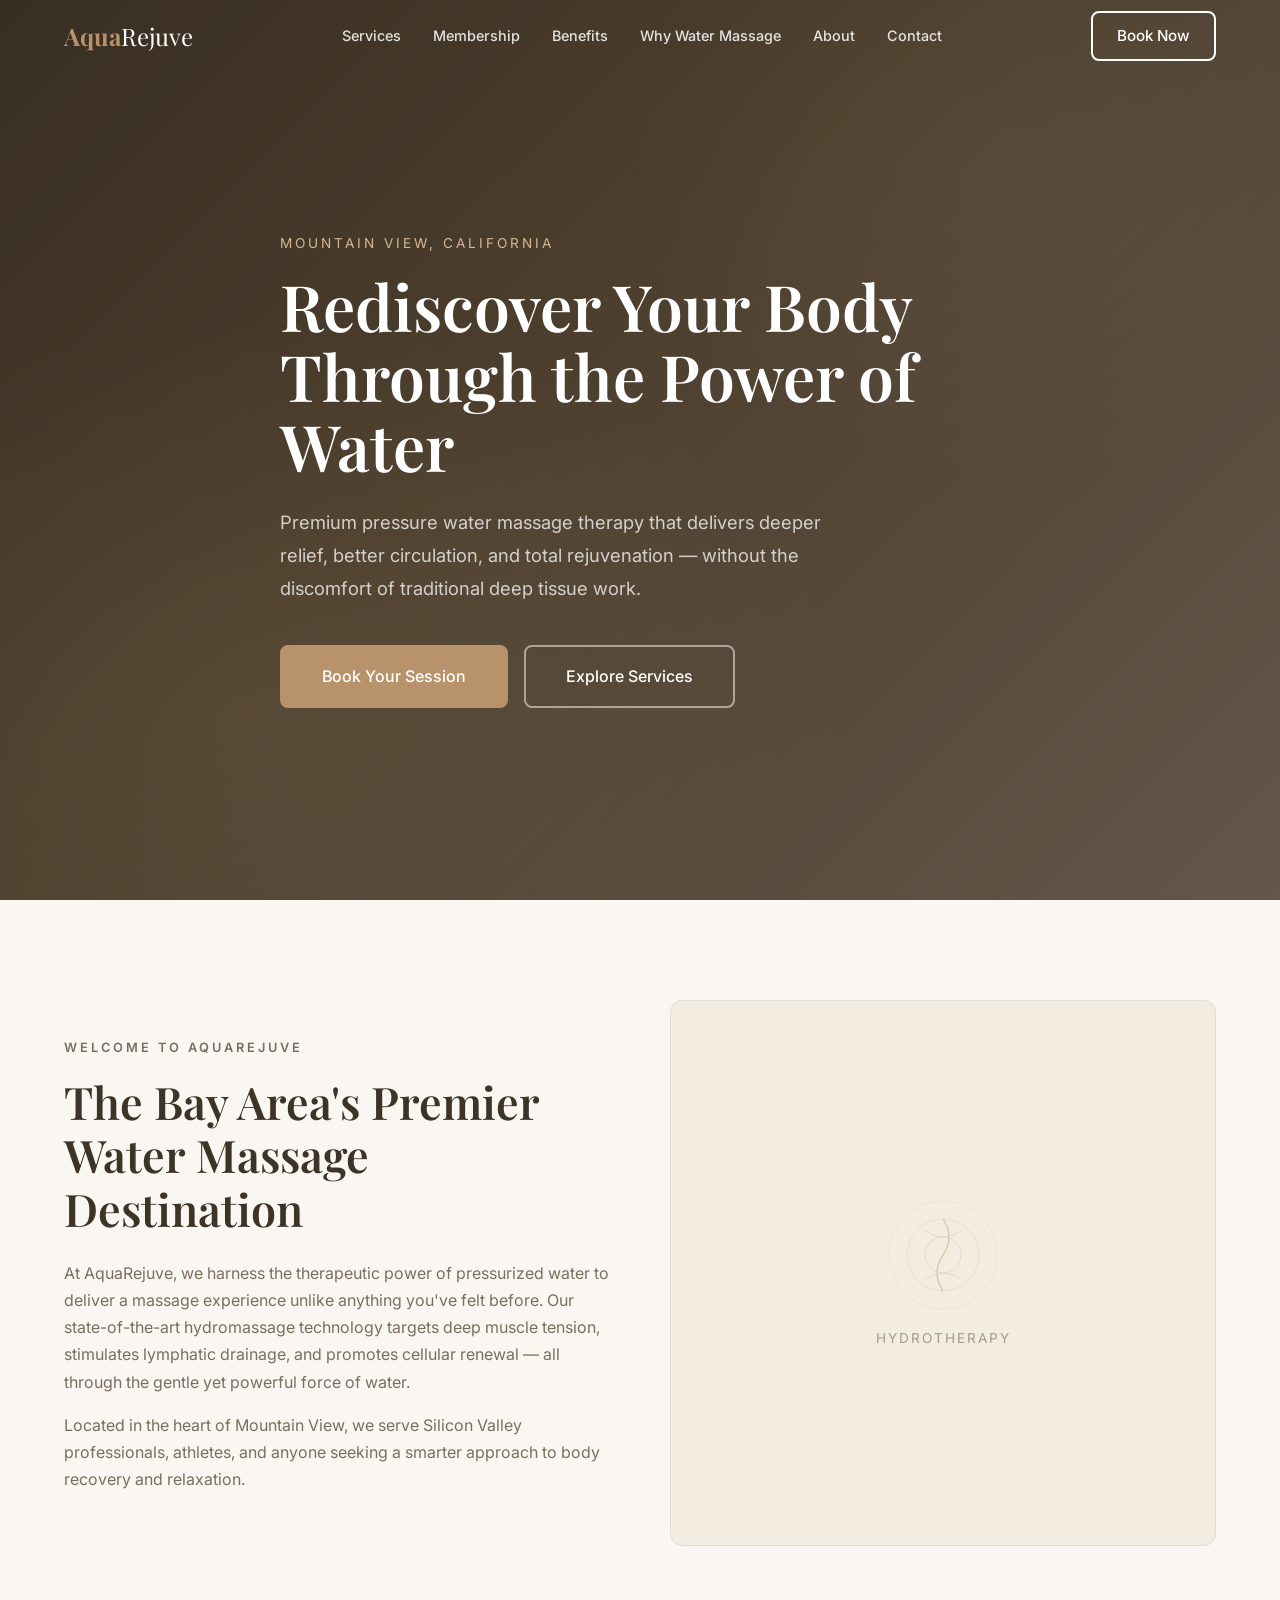
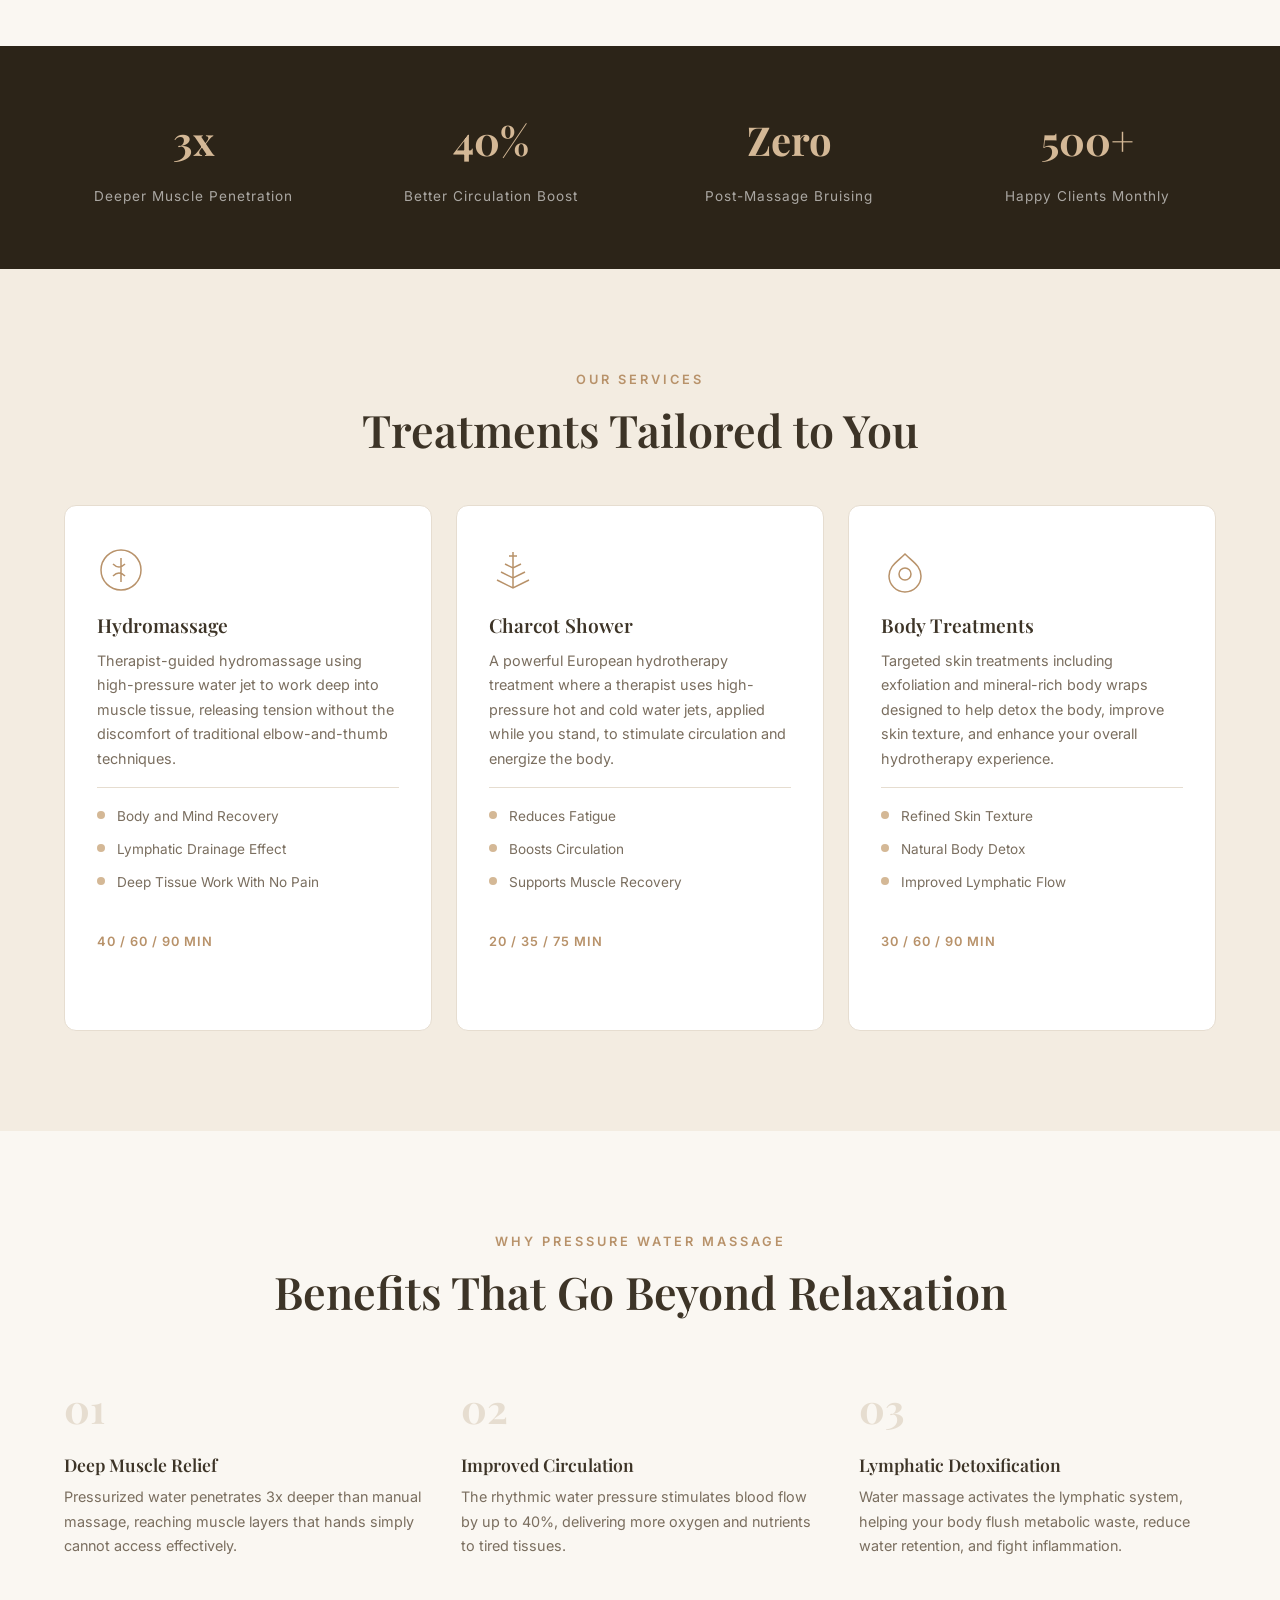
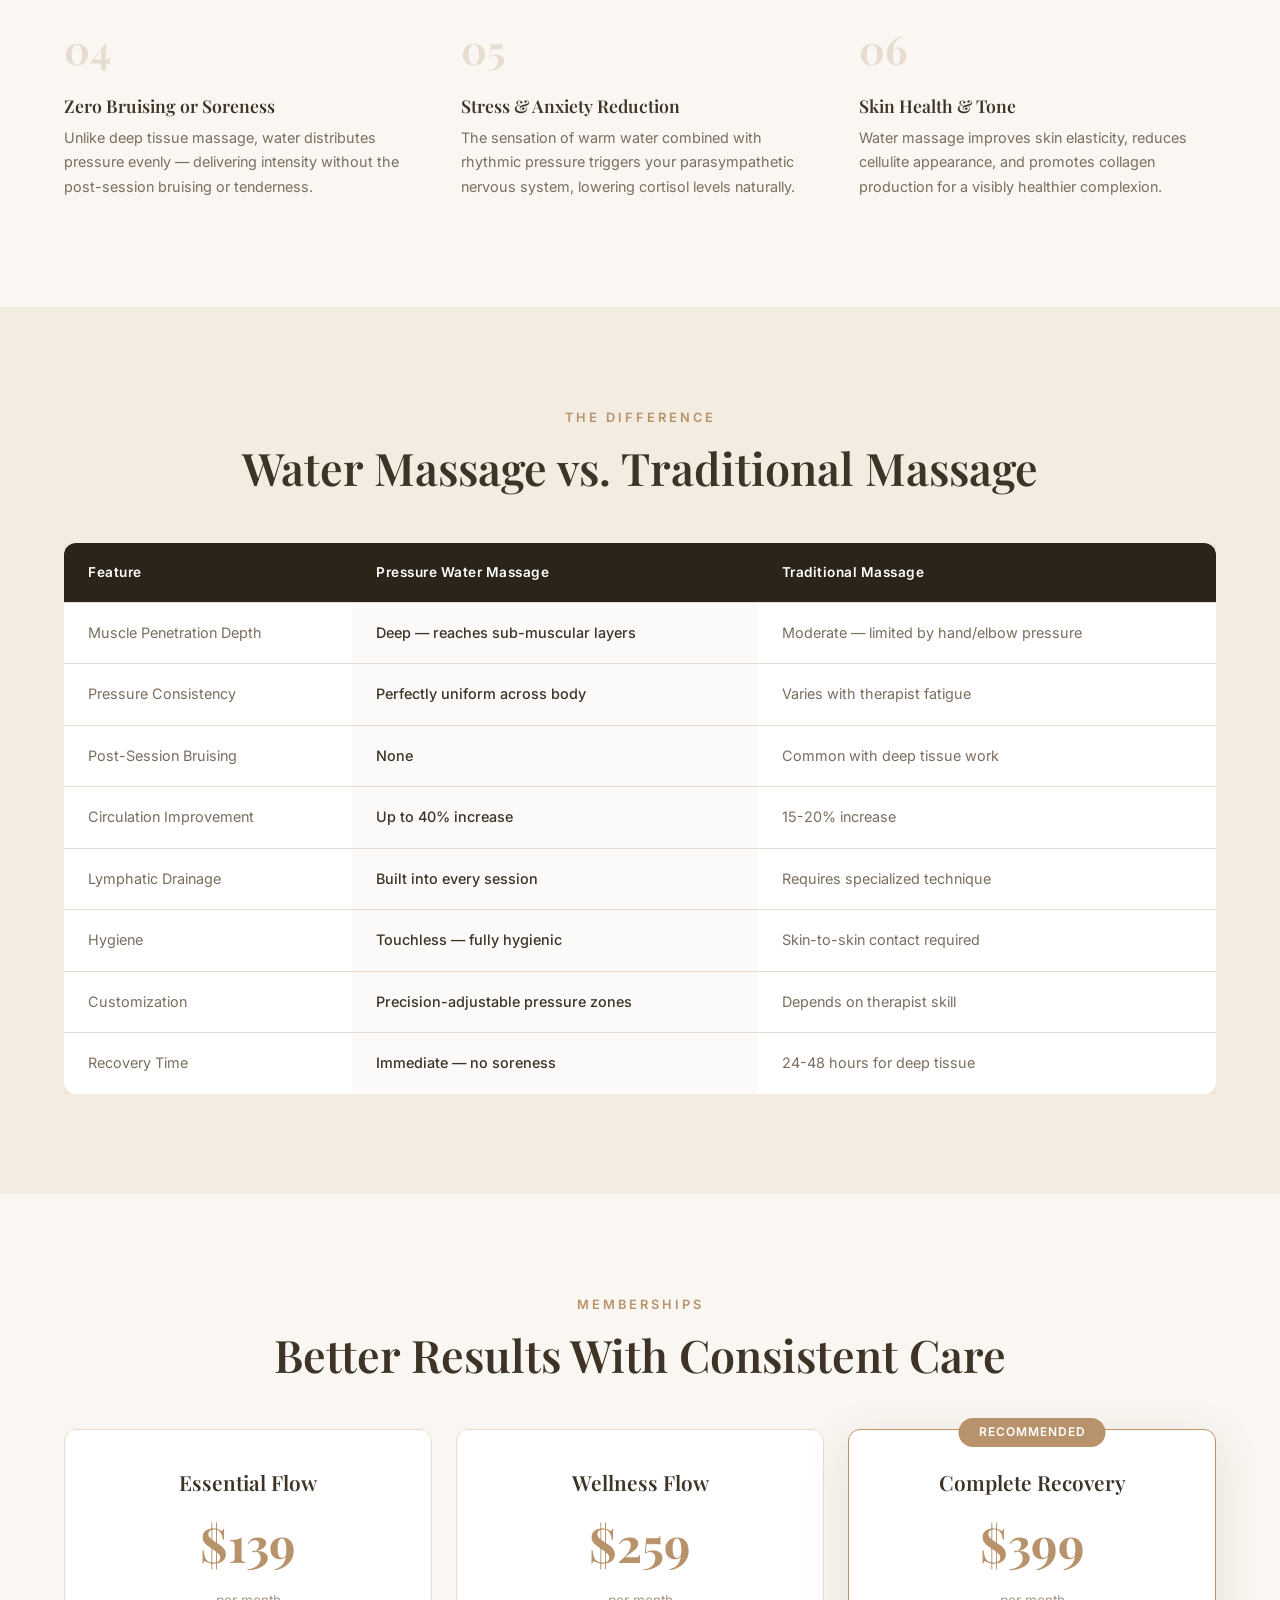
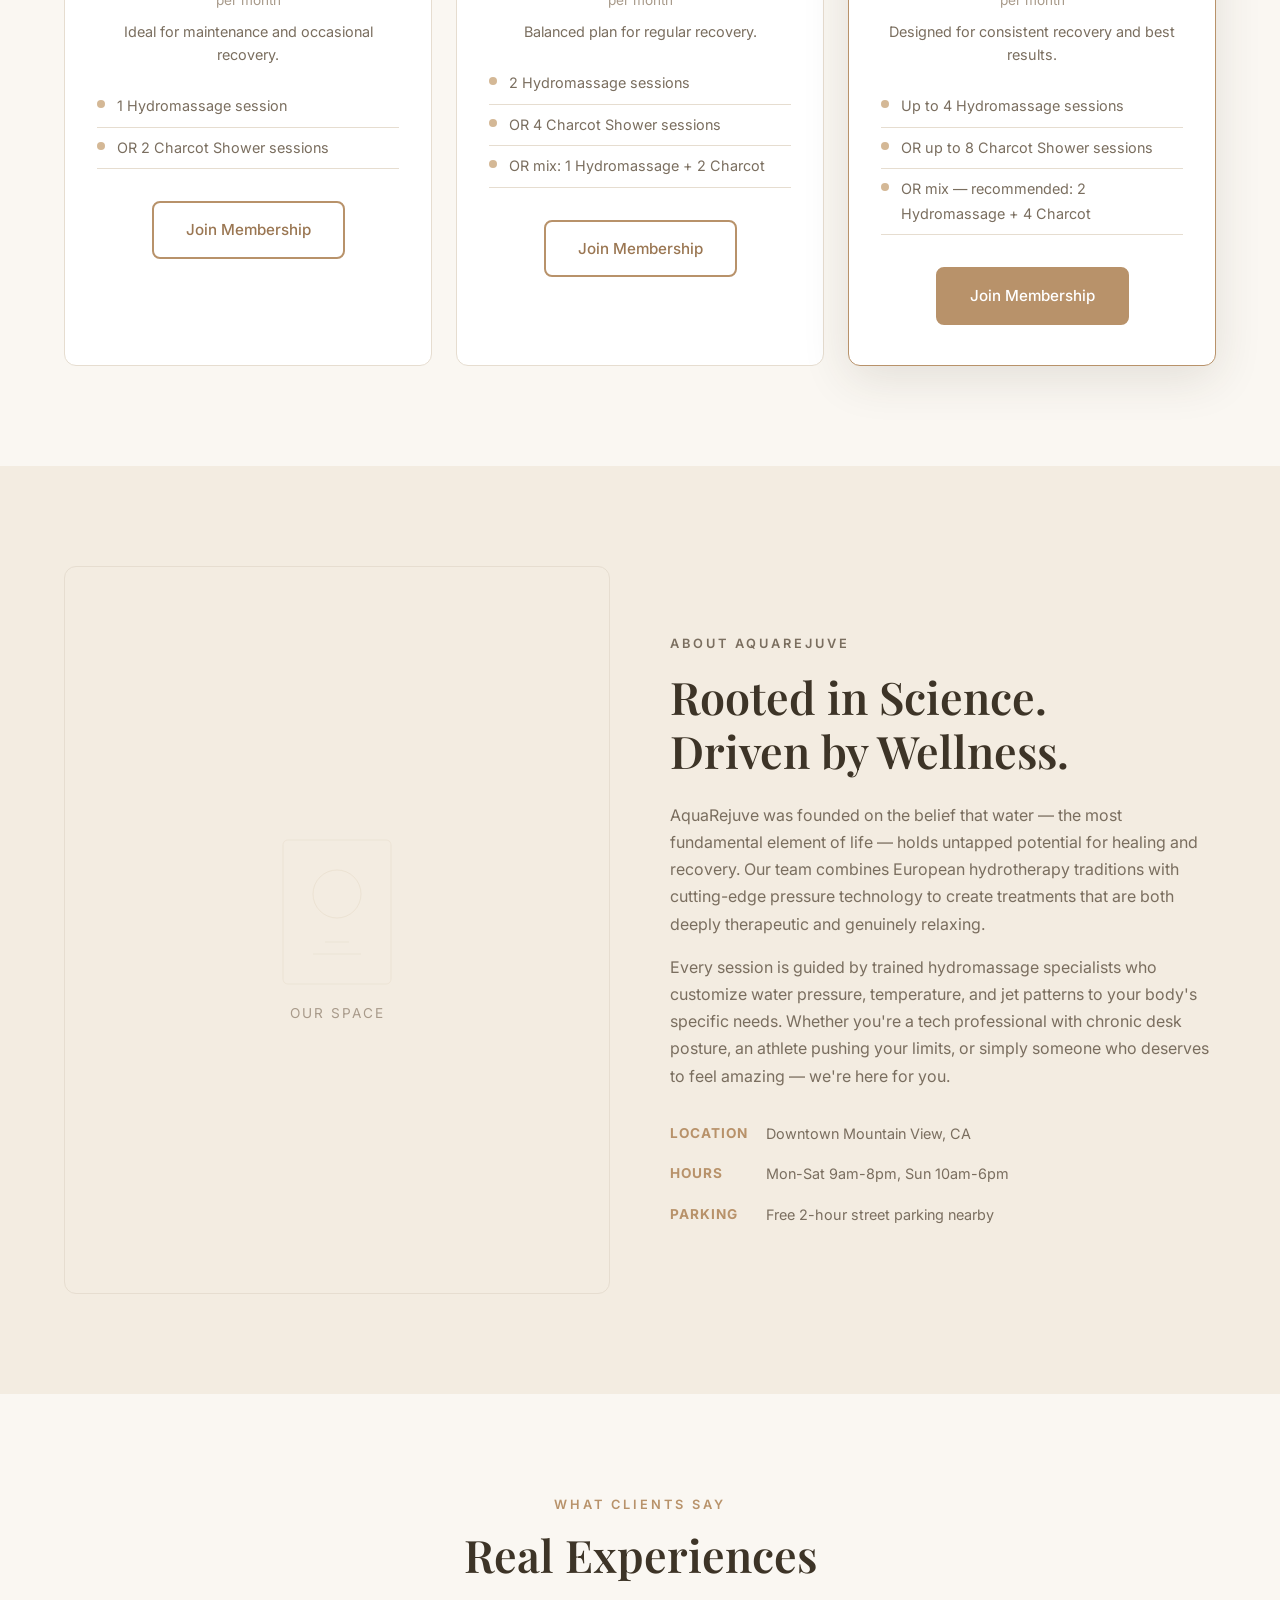
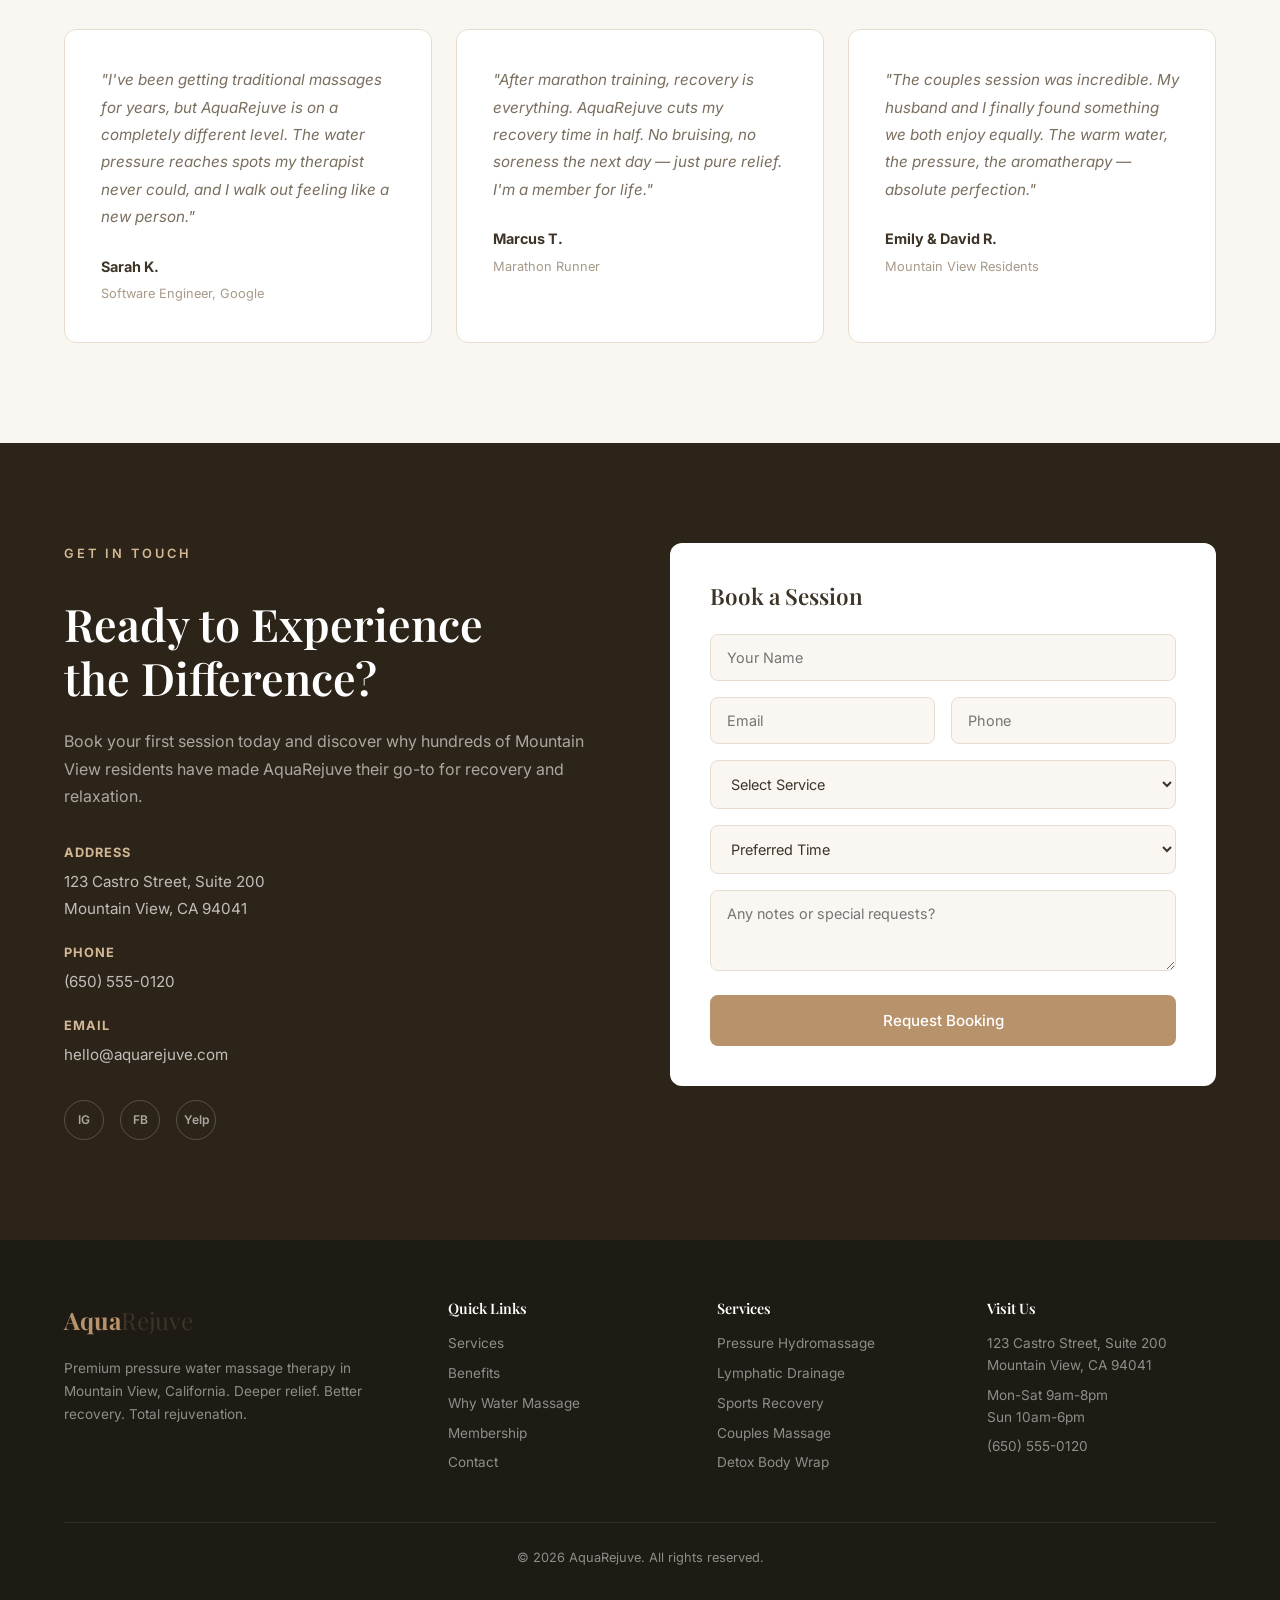
==== index.html @ 3202a1f6 "Redesign Membership section: 3 monthly plans with session details" ====
<!DOCTYPE html>
<html lang="en">
<head>
  <meta charset="UTF-8">
  <meta name="viewport" content="width=device-width, initial-scale=1.0">
  <title>AquaRejuve - Pressure Water Massage | Mountain View, CA</title>
  <meta name="description" content="AquaRejuve offers premium pressure water massage therapy in Mountain View, California. Experience deep tissue relief, improved circulation, and total relaxation.">
  <link rel="preconnect" href="https://fonts.googleapis.com">
  <link rel="preconnect" href="https://fonts.gstatic.com" crossorigin>
  <link href="https://fonts.googleapis.com/css2?family=Playfair+Display:wght@400;500;600;700&family=Inter:wght@300;400;500;600&display=swap" rel="stylesheet">
  <link rel="stylesheet" href="styles.css">
</head>
<body>

  <!-- Navigation -->
  <header class="header" id="header">
    <nav class="nav container">
      <a href="#" class="nav-logo">
        <span class="logo-aqua">Aqua</span><span class="logo-rejuve">Rejuve</span>
      </a>
      <ul class="nav-links" id="nav-links">
        <li><a href="#services">Services</a></li>
        <li><a href="#membership">Membership</a></li>
        <li><a href="#benefits">Benefits</a></li>
        <li><a href="#comparison">Why Water Massage</a></li>
        <li><a href="#about">About</a></li>
        <li><a href="#contact">Contact</a></li>
      </ul>
      <a href="#membership" class="btn btn-primary nav-cta">Book Now</a>
      <button class="nav-toggle" id="nav-toggle" aria-label="Toggle menu">
        <span></span><span></span><span></span>
      </button>
    </nav>
  </header>

  <!-- Hero Section -->
  <section class="hero">
    <div class="hero-overlay"></div>
    <div class="hero-content container">
      <p class="hero-tag">Mountain View, California</p>
      <h1 class="hero-title">Rediscover Your Body<br>Through the Power of Water</h1>
      <p class="hero-subtitle">Premium pressure water massage therapy that delivers deeper relief, better circulation, and total rejuvenation — without the discomfort of traditional deep tissue work.</p>
      <div class="hero-actions">
        <a href="#membership" class="btn btn-primary btn-lg">Book Your Session</a>
        <a href="#services" class="btn btn-outline btn-lg">Explore Services</a>
      </div>
    </div>
  </section>

  <!-- Intro Section -->
  <section class="intro">
    <div class="container">
      <div class="intro-grid">
        <div class="intro-text">
          <p class="section-tag">Welcome to AquaRejuve</p>
          <h2 class="section-title">The Bay Area's Premier<br>Water Massage Destination</h2>
          <p>At AquaRejuve, we harness the therapeutic power of pressurized water to deliver a massage experience unlike anything you've felt before. Our state-of-the-art hydromassage technology targets deep muscle tension, stimulates lymphatic drainage, and promotes cellular renewal — all through the gentle yet powerful force of water.</p>
          <p>Located in the heart of Mountain View, we serve Silicon Valley professionals, athletes, and anyone seeking a smarter approach to body recovery and relaxation.</p>
        </div>
        <div class="intro-image">
          <div class="intro-image-placeholder">
            <svg viewBox="0 0 200 200" fill="none" xmlns="http://www.w3.org/2000/svg">
              <circle cx="100" cy="100" r="90" stroke="#c4a882" stroke-width="1" fill="none" opacity="0.3"/>
              <circle cx="100" cy="100" r="60" stroke="#c4a882" stroke-width="1" fill="none" opacity="0.5"/>
              <circle cx="100" cy="100" r="30" stroke="#c4a882" stroke-width="1" fill="none" opacity="0.7"/>
              <path d="M100 40 Q120 70 100 100 Q80 130 100 160" stroke="#c4a882" stroke-width="2" fill="none"/>
              <path d="M70 60 Q100 80 130 60" stroke="#c4a882" stroke-width="1.5" fill="none" opacity="0.6"/>
              <path d="M70 140 Q100 120 130 140" stroke="#c4a882" stroke-width="1.5" fill="none" opacity="0.6"/>
            </svg>
            <span>Hydrotherapy</span>
          </div>
        </div>
      </div>
    </div>
  </section>

  <!-- Stats Bar -->
  <section class="stats">
    <div class="container">
      <div class="stats-grid">
        <div class="stat">
          <span class="stat-number">3x</span>
          <span class="stat-label">Deeper Muscle Penetration</span>
        </div>
        <div class="stat">
          <span class="stat-number">40%</span>
          <span class="stat-label">Better Circulation Boost</span>
        </div>
        <div class="stat">
          <span class="stat-number">Zero</span>
          <span class="stat-label">Post-Massage Bruising</span>
        </div>
        <div class="stat">
          <span class="stat-number">500+</span>
          <span class="stat-label">Happy Clients Monthly</span>
        </div>
      </div>
    </div>
  </section>

  <!-- Services Section -->
  <section class="services" id="services">
    <div class="container">
      <p class="section-tag center">Our Services</p>
      <h2 class="section-title center">Treatments Tailored to You</h2>
      <div class="services-grid services-grid-3">

        <a href="services/pressure-hydromassage.html" class="service-card" target="_blank">
          <div class="service-icon">
            <svg viewBox="0 0 48 48" fill="none"><circle cx="24" cy="24" r="20" stroke="currentColor" stroke-width="1.5"/><path d="M24 12v24M16 18c4 4 8 4 12 0M16 30c4-4 8-4 12 0" stroke="currentColor" stroke-width="1.5"/></svg>
          </div>
          <h3>Hydromassage</h3>
          <p>Therapist-guided hydromassage using high-pressure water jet to work deep into muscle tissue, releasing tension without the discomfort of traditional elbow-and-thumb techniques.</p>
          <ul class="service-includes">
            <li>Body and Mind Recovery</li>
            <li>Lymphatic Drainage Effect</li>
            <li>Deep Tissue Work With No Pain</li>
          </ul>
          <span class="service-duration">40 / 60 / 90 min</span>
          <span class="service-link">Explore Hydromassage &rarr;</span>
        </a>

        <a href="services/charcot-shower.html" class="service-card" target="_blank">
          <div class="service-icon">
            <svg viewBox="0 0 48 48" fill="none"><path d="M24 6v8M20 10h8M24 14v28M16 18l8 4 8-4M12 26l12 6 12-6M8 34l16 8 16-8" stroke="currentColor" stroke-width="1.5"/></svg>
          </div>
          <h3>Charcot Shower</h3>
          <p>A powerful European hydrotherapy treatment where a therapist uses high-pressure hot and cold water jets, applied while you stand, to stimulate circulation and energize the body.</p>
          <ul class="service-includes">
            <li>Reduces Fatigue</li>
            <li>Boosts Circulation</li>
            <li>Supports Muscle Recovery</li>
          </ul>
          <span class="service-duration">20 / 35 / 75 min</span>
          <span class="service-link">Explore Charcot Shower &rarr;</span>
        </a>

        <a href="services/detox-body-wrap.html" class="service-card" target="_blank">
          <div class="service-icon">
            <svg viewBox="0 0 48 48" fill="none"><path d="M24 8c-8 8-16 12-16 22a16 16 0 0032 0c0-10-8-14-16-22z" stroke="currentColor" stroke-width="1.5"/><circle cx="24" cy="28" r="6" stroke="currentColor" stroke-width="1.5"/></svg>
          </div>
          <h3>Body Treatments</h3>
          <p>Targeted skin treatments including exfoliation and mineral-rich body wraps designed to help detox the body, improve skin texture, and enhance your overall hydrotherapy experience.</p>
          <ul class="service-includes">
            <li>Refined Skin Texture</li>
            <li>Natural Body Detox</li>
            <li>Improved Lymphatic Flow</li>
          </ul>
          <span class="service-duration">30 / 60 / 90 min</span>
          <span class="service-link">Explore Body Treatments &rarr;</span>
        </a>

      </div>
    </div>
  </section>

  <!-- Benefits Section -->
  <section class="benefits" id="benefits">
    <div class="container">
      <p class="section-tag center">Why Pressure Water Massage</p>
      <h2 class="section-title center">Benefits That Go Beyond Relaxation</h2>
      <div class="benefits-grid">
        <div class="benefit">
          <div class="benefit-number">01</div>
          <h3>Deep Muscle Relief</h3>
          <p>Pressurized water penetrates 3x deeper than manual massage, reaching muscle layers that hands simply cannot access effectively.</p>
        </div>
        <div class="benefit">
          <div class="benefit-number">02</div>
          <h3>Improved Circulation</h3>
          <p>The rhythmic water pressure stimulates blood flow by up to 40%, delivering more oxygen and nutrients to tired tissues.</p>
        </div>
        <div class="benefit">
          <div class="benefit-number">03</div>
          <h3>Lymphatic Detoxification</h3>
          <p>Water massage activates the lymphatic system, helping your body flush metabolic waste, reduce water retention, and fight inflammation.</p>
        </div>
        <div class="benefit">
          <div class="benefit-number">04</div>
          <h3>Zero Bruising or Soreness</h3>
          <p>Unlike deep tissue massage, water distributes pressure evenly — delivering intensity without the post-session bruising or tenderness.</p>
        </div>
        <div class="benefit">
          <div class="benefit-number">05</div>
          <h3>Stress & Anxiety Reduction</h3>
          <p>The sensation of warm water combined with rhythmic pressure triggers your parasympathetic nervous system, lowering cortisol levels naturally.</p>
        </div>
        <div class="benefit">
          <div class="benefit-number">06</div>
          <h3>Skin Health & Tone</h3>
          <p>Water massage improves skin elasticity, reduces cellulite appearance, and promotes collagen production for a visibly healthier complexion.</p>
        </div>
      </div>
    </div>
  </section>

  <!-- Comparison Section -->
  <section class="comparison" id="comparison">
    <div class="container">
      <p class="section-tag center">The Difference</p>
      <h2 class="section-title center">Water Massage vs. Traditional Massage</h2>
      <div class="comparison-table-wrapper">
        <table class="comparison-table">
          <thead>
            <tr>
              <th>Feature</th>
              <th>Pressure Water Massage</th>
              <th>Traditional Massage</th>
            </tr>
          </thead>
          <tbody>
            <tr>
              <td>Muscle Penetration Depth</td>
              <td class="highlight">Deep — reaches sub-muscular layers</td>
              <td>Moderate — limited by hand/elbow pressure</td>
            </tr>
            <tr>
              <td>Pressure Consistency</td>
              <td class="highlight">Perfectly uniform across body</td>
              <td>Varies with therapist fatigue</td>
            </tr>
            <tr>
              <td>Post-Session Bruising</td>
              <td class="highlight">None</td>
              <td>Common with deep tissue work</td>
            </tr>
            <tr>
              <td>Circulation Improvement</td>
              <td class="highlight">Up to 40% increase</td>
              <td>15-20% increase</td>
            </tr>
            <tr>
              <td>Lymphatic Drainage</td>
              <td class="highlight">Built into every session</td>
              <td>Requires specialized technique</td>
            </tr>
            <tr>
              <td>Hygiene</td>
              <td class="highlight">Touchless — fully hygienic</td>
              <td>Skin-to-skin contact required</td>
            </tr>
            <tr>
              <td>Customization</td>
              <td class="highlight">Precision-adjustable pressure zones</td>
              <td>Depends on therapist skill</td>
            </tr>
            <tr>
              <td>Recovery Time</td>
              <td class="highlight">Immediate — no soreness</td>
              <td>24-48 hours for deep tissue</td>
            </tr>
          </tbody>
        </table>
      </div>
    </div>
  </section>

  <!-- Membership Section -->
  <section class="pricing" id="membership">
    <div class="container">
      <p class="section-tag center">Memberships</p>
      <h2 class="section-title center">Better Results With Consistent Care</h2>
      <div class="pricing-grid">
        <div class="price-card">
          <h3>Essential Flow</h3>
          <div class="price">$139</div>
          <p class="price-duration">per month</p>
          <p class="price-desc">Ideal for maintenance and occasional recovery.</p>
          <ul>
            <li>1 Hydromassage session</li>
            <li>OR 2 Charcot Shower sessions</li>
          </ul>
          <a href="#contact" class="btn btn-outline">Join Membership</a>
        </div>
        <div class="price-card">
          <h3>Wellness Flow</h3>
          <div class="price">$259</div>
          <p class="price-duration">per month</p>
          <p class="price-desc">Balanced plan for regular recovery.</p>
          <ul>
            <li>2 Hydromassage sessions</li>
            <li>OR 4 Charcot Shower sessions</li>
            <li>OR mix: 1 Hydromassage + 2 Charcot</li>
          </ul>
          <a href="#contact" class="btn btn-outline">Join Membership</a>
        </div>
        <div class="price-card featured">
          <div class="price-badge">Recommended</div>
          <h3>Complete Recovery</h3>
          <div class="price">$399</div>
          <p class="price-duration">per month</p>
          <p class="price-desc">Designed for consistent recovery and best results.</p>
          <ul>
            <li>Up to 4 Hydromassage sessions</li>
            <li>OR up to 8 Charcot Shower sessions</li>
            <li>OR mix — recommended: 2 Hydromassage + 4 Charcot</li>
          </ul>
          <a href="#contact" class="btn btn-primary">Join Membership</a>
        </div>
      </div>
    </div>
  </section>

  <!-- About Section -->
  <section class="about" id="about">
    <div class="container">
      <div class="about-grid">
        <div class="about-image">
          <div class="about-image-placeholder">
            <svg viewBox="0 0 200 260" fill="none" xmlns="http://www.w3.org/2000/svg">
              <rect x="10" y="10" width="180" height="240" rx="8" stroke="#c4a882" stroke-width="1" fill="none" opacity="0.3"/>
              <circle cx="100" cy="100" r="40" stroke="#c4a882" stroke-width="1" fill="none" opacity="0.4"/>
              <path d="M60 200h80M80 180h40" stroke="#c4a882" stroke-width="1" opacity="0.3"/>
            </svg>
            <span>Our Space</span>
          </div>
        </div>
        <div class="about-text">
          <p class="section-tag">About AquaRejuve</p>
          <h2 class="section-title">Rooted in Science.<br>Driven by Wellness.</h2>
          <p>AquaRejuve was founded on the belief that water — the most fundamental element of life — holds untapped potential for healing and recovery. Our team combines European hydrotherapy traditions with cutting-edge pressure technology to create treatments that are both deeply therapeutic and genuinely relaxing.</p>
          <p>Every session is guided by trained hydromassage specialists who customize water pressure, temperature, and jet patterns to your body's specific needs. Whether you're a tech professional with chronic desk posture, an athlete pushing your limits, or simply someone who deserves to feel amazing — we're here for you.</p>
          <div class="about-details">
            <div class="about-detail">
              <strong>Location</strong>
              <span>Downtown Mountain View, CA</span>
            </div>
            <div class="about-detail">
              <strong>Hours</strong>
              <span>Mon-Sat 9am-8pm, Sun 10am-6pm</span>
            </div>
            <div class="about-detail">
              <strong>Parking</strong>
              <span>Free 2-hour street parking nearby</span>
            </div>
          </div>
        </div>
      </div>
    </div>
  </section>

  <!-- Testimonials -->
  <section class="testimonials">
    <div class="container">
      <p class="section-tag center">What Clients Say</p>
      <h2 class="section-title center">Real Experiences</h2>
      <div class="testimonials-grid">
        <div class="testimonial">
          <p>"I've been getting traditional massages for years, but AquaRejuve is on a completely different level. The water pressure reaches spots my therapist never could, and I walk out feeling like a new person."</p>
          <div class="testimonial-author">
            <strong>Sarah K.</strong>
            <span>Software Engineer, Google</span>
          </div>
        </div>
        <div class="testimonial">
          <p>"After marathon training, recovery is everything. AquaRejuve cuts my recovery time in half. No bruising, no soreness the next day — just pure relief. I'm a member for life."</p>
          <div class="testimonial-author">
            <strong>Marcus T.</strong>
            <span>Marathon Runner</span>
          </div>
        </div>
        <div class="testimonial">
          <p>"The couples session was incredible. My husband and I finally found something we both enjoy equally. The warm water, the pressure, the aromatherapy — absolute perfection."</p>
          <div class="testimonial-author">
            <strong>Emily & David R.</strong>
            <span>Mountain View Residents</span>
          </div>
        </div>
      </div>
    </div>
  </section>

  <!-- Contact / CTA Section -->
  <section class="contact" id="contact">
    <div class="container">
      <div class="contact-grid">
        <div class="contact-info">
          <p class="section-tag">Get in Touch</p>
          <h2 class="section-title">Ready to Experience<br>the Difference?</h2>
          <p>Book your first session today and discover why hundreds of Mountain View residents have made AquaRejuve their go-to for recovery and relaxation.</p>
          <div class="contact-details">
            <div class="contact-item">
              <strong>Address</strong>
              <span>123 Castro Street, Suite 200<br>Mountain View, CA 94041</span>
            </div>
            <div class="contact-item">
              <strong>Phone</strong>
              <a href="tel:+16505550120">(650) 555-0120</a>
            </div>
            <div class="contact-item">
              <strong>Email</strong>
              <a href="mailto:hello@aquarejuve.com">hello@aquarejuve.com</a>
            </div>
          </div>
          <div class="contact-socials">
            <a href="#" aria-label="Instagram">IG</a>
            <a href="#" aria-label="Facebook">FB</a>
            <a href="#" aria-label="Yelp">Yelp</a>
          </div>
        </div>
        <div class="contact-form-wrapper">
          <form class="contact-form" onsubmit="event.preventDefault(); alert('Thank you! We will contact you shortly to confirm your booking.');">
            <h3>Book a Session</h3>
            <div class="form-group">
              <input type="text" placeholder="Your Name" required>
            </div>
            <div class="form-row">
              <div class="form-group">
                <input type="email" placeholder="Email" required>
              </div>
              <div class="form-group">
                <input type="tel" placeholder="Phone">
              </div>
            </div>
            <div class="form-group">
              <select required>
                <option value="" disabled selected>Select Service</option>
                <option>Express Rejuve (30 min) - $59</option>
                <option>Signature Hydromassage (60 min) - $99</option>
                <option>Ultimate Session (90 min) - $149</option>
                <option>Couples Water Massage (60 min)</option>
                <option>Recovery & Sports Therapy</option>
                <option>Lymphatic Water Drainage</option>
              </select>
            </div>
            <div class="form-group">
              <select>
                <option value="" disabled selected>Preferred Time</option>
                <option>Morning (9am - 12pm)</option>
                <option>Afternoon (12pm - 4pm)</option>
                <option>Evening (4pm - 8pm)</option>
              </select>
            </div>
            <div class="form-group">
              <textarea placeholder="Any notes or special requests?" rows="3"></textarea>
            </div>
            <button type="submit" class="btn btn-primary btn-full">Request Booking</button>
          </form>
        </div>
      </div>
    </div>
  </section>

  <!-- Footer -->
  <footer class="footer">
    <div class="container">
      <div class="footer-grid">
        <div class="footer-brand">
          <a href="#" class="nav-logo">
            <span class="logo-aqua">Aqua</span><span class="logo-rejuve">Rejuve</span>
          </a>
          <p>Premium pressure water massage therapy in Mountain View, California. Deeper relief. Better recovery. Total rejuvenation.</p>
        </div>
        <div class="footer-links">
          <h4>Quick Links</h4>
          <a href="#services">Services</a>
          <a href="#benefits">Benefits</a>
          <a href="#comparison">Why Water Massage</a>
          <a href="#membership">Membership</a>
          <a href="#contact">Contact</a>
        </div>
        <div class="footer-links">
          <h4>Services</h4>
          <a href="#services">Pressure Hydromassage</a>
          <a href="#services">Lymphatic Drainage</a>
          <a href="#services">Sports Recovery</a>
          <a href="#services">Couples Massage</a>
          <a href="#services">Detox Body Wrap</a>
        </div>
        <div class="footer-links">
          <h4>Visit Us</h4>
          <p>123 Castro Street, Suite 200<br>Mountain View, CA 94041</p>
          <p>Mon-Sat 9am-8pm<br>Sun 10am-6pm</p>
          <a href="tel:+16505550120">(650) 555-0120</a>
        </div>
      </div>
      <div class="footer-bottom">
        <p>&copy; 2026 AquaRejuve. All rights reserved.</p>
      </div>
    </div>
  </footer>

  <script>
    // Sticky header
    const header = document.getElementById('header');
    window.addEventListener('scroll', () => {
      header.classList.toggle('scrolled', window.scrollY > 50);
    });

    // Mobile nav toggle
    const toggle = document.getElementById('nav-toggle');
    const links = document.getElementById('nav-links');
    toggle.addEventListener('click', () => {
      links.classList.toggle('open');
      toggle.classList.toggle('active');
    });

    // Close mobile nav on link click
    document.querySelectorAll('.nav-links a').forEach(link => {
      link.addEventListener('click', () => {
        links.classList.remove('open');
        toggle.classList.remove('active');
      });
    });

    // Smooth scroll
    document.querySelectorAll('a[href^="#"]').forEach(anchor => {
      anchor.addEventListener('click', function(e) {
        e.preventDefault();
        const target = document.querySelector(this.getAttribute('href'));
        if (target) {
          target.scrollIntoView({ behavior: 'smooth', block: 'start' });
        }
      });
    });

    // Fade-in on scroll
    const observer = new IntersectionObserver((entries) => {
      entries.forEach(entry => {
        if (entry.isIntersecting) {
          entry.target.classList.add('visible');
        }
      });
    }, { threshold: 0.1 });

    document.querySelectorAll('.service-card, .benefit, .testimonial, .price-card, .stat').forEach(el => {
      el.classList.add('fade-in');
      observer.observe(el);
    });
  </script>

</body>
</html>
---- styles.css ----
/* ═══════════════════════════════════════════════════════════════
   AquaRejuve — Warm Spa Theme
   Colors: Light brown, beige, white, warm accents
   ═══════════════════════════════════════════════════════════════ */

:root {
  --color-bg: #faf7f2;
  --color-bg-warm: #f3ece1;
  --color-bg-dark: #2c2418;
  --color-bg-card: #ffffff;
  --color-primary: #b8926a;
  --color-primary-dark: #9a7652;
  --color-primary-light: #d4b896;
  --color-text: #3d3427;
  --color-text-light: #7a6e5f;
  --color-text-muted: #a89a8a;
  --color-border: #e6ddd0;
  --color-white: #ffffff;
  --color-accent: #c4a882;
  --font-heading: 'Playfair Display', Georgia, serif;
  --font-body: 'Inter', -apple-system, sans-serif;
  --radius: 12px;
  --radius-sm: 8px;
  --shadow: 0 4px 24px rgba(60, 48, 30, 0.08);
  --shadow-lg: 0 12px 48px rgba(60, 48, 30, 0.12);
  --transition: 0.3s ease;
}

*, *::before, *::after { box-sizing: border-box; margin: 0; padding: 0; }

html { scroll-behavior: smooth; scroll-padding-top: 80px; }

body {
  font-family: var(--font-body);
  color: var(--color-text);
  background: var(--color-bg);
  line-height: 1.7;
  font-size: 16px;
  -webkit-font-smoothing: antialiased;
}

.container {
  max-width: 1200px;
  margin: 0 auto;
  padding: 0 24px;
}

img { max-width: 100%; display: block; }

a { color: var(--color-primary-dark); text-decoration: none; transition: var(--transition); }
a:hover { color: var(--color-primary); }

/* ── Typography ─────────────────────────────────────────────── */

h1, h2, h3, h4 { font-family: var(--font-heading); font-weight: 600; line-height: 1.2; }

.section-tag {
  font-size: 0.8rem;
  letter-spacing: 3px;
  text-transform: uppercase;
  color: var(--color-primary);
  font-weight: 600;
  margin-bottom: 12px;
}

.section-title {
  font-size: clamp(1.8rem, 4vw, 2.8rem);
  color: var(--color-text);
  margin-bottom: 24px;
}

.center { text-align: center; }

/* ── Buttons ────────────────────────────────────────────────── */

.btn {
  display: inline-block;
  padding: 14px 32px;
  font-family: var(--font-body);
  font-size: 0.95rem;
  font-weight: 500;
  border-radius: var(--radius-sm);
  cursor: pointer;
  transition: var(--transition);
  border: 2px solid transparent;
  text-align: center;
}

.btn-primary {
  background: var(--color-primary);
  color: var(--color-white);
  border-color: var(--color-primary);
}
.btn-primary:hover {
  background: var(--color-primary-dark);
  border-color: var(--color-primary-dark);
  color: var(--color-white);
  transform: translateY(-2px);
  box-shadow: 0 6px 20px rgba(184, 146, 106, 0.3);
}

.btn-outline {
  background: transparent;
  color: var(--color-primary-dark);
  border-color: var(--color-primary);
}
.btn-outline:hover {
  background: var(--color-primary);
  color: var(--color-white);
  transform: translateY(-2px);
}

.btn-lg { padding: 16px 40px; font-size: 1rem; }
.btn-full { width: 100%; }

/* ── Header ─────────────────────────────────────────────────── */

.header {
  position: fixed;
  top: 0;
  left: 0;
  right: 0;
  z-index: 1000;
  background: transparent;
  transition: var(--transition);
}

.header.scrolled {
  background: rgba(250, 247, 242, 0.95);
  backdrop-filter: blur(12px);
  box-shadow: 0 1px 12px rgba(60, 48, 30, 0.08);
}

.nav {
  display: flex;
  align-items: center;
  justify-content: space-between;
  height: 72px;
}

.nav-logo { display: flex; gap: 0; font-family: var(--font-heading); font-size: 1.5rem; }
.logo-aqua { color: var(--color-primary); font-weight: 700; }
.logo-rejuve { color: var(--color-text); font-weight: 400; }
.header:not(.scrolled) .logo-rejuve { color: var(--color-white); }

.nav-links {
  display: flex;
  list-style: none;
  gap: 32px;
  align-items: center;
}

.nav-links a {
  font-size: 0.9rem;
  font-weight: 500;
  color: var(--color-text-light);
  position: relative;
}
.header:not(.scrolled) .nav-links a { color: rgba(255,255,255,0.85); }
.nav-links a:hover { color: var(--color-primary); }
.header:not(.scrolled) .nav-links a:hover { color: var(--color-white); }

.nav-cta { padding: 10px 24px; }
.header:not(.scrolled) .nav-cta { border-color: var(--color-white); color: var(--color-white); background: transparent; }
.header:not(.scrolled) .nav-cta:hover { background: var(--color-white); color: var(--color-text); }

.nav-toggle {
  display: none;
  flex-direction: column;
  gap: 5px;
  background: none;
  border: none;
  cursor: pointer;
  padding: 4px;
}
.nav-toggle span {
  width: 24px;
  height: 2px;
  background: var(--color-text);
  transition: var(--transition);
}
.header:not(.scrolled) .nav-toggle span { background: var(--color-white); }
.nav-toggle.active span:nth-child(1) { transform: rotate(45deg) translate(5px, 5px); }
.nav-toggle.active span:nth-child(2) { opacity: 0; }
.nav-toggle.active span:nth-child(3) { transform: rotate(-45deg) translate(5px, -5px); }

/* ── Hero ───────────────────────────────────────────────────── */

.hero {
  position: relative;
  min-height: 100vh;
  display: flex;
  align-items: center;
  background: linear-gradient(135deg, #3d3427 0%, #5a4a36 40%, #7a6e5f 100%);
  overflow: hidden;
}

.hero::before {
  content: '';
  position: absolute;
  inset: 0;
  background:
    radial-gradient(ellipse 600px 400px at 20% 80%, rgba(196, 168, 130, 0.15), transparent),
    radial-gradient(ellipse 400px 300px at 80% 20%, rgba(196, 168, 130, 0.1), transparent);
}

.hero-overlay {
  position: absolute;
  inset: 0;
  background: rgba(44, 36, 24, 0.3);
}

.hero-content {
  position: relative;
  z-index: 2;
  max-width: 720px;
  padding: 120px 0 80px;
}

.hero-tag {
  font-size: 0.85rem;
  letter-spacing: 3px;
  text-transform: uppercase;
  color: var(--color-primary-light);
  margin-bottom: 16px;
}

.hero-title {
  font-size: clamp(2.5rem, 6vw, 4rem);
  color: var(--color-white);
  margin-bottom: 24px;
  line-height: 1.1;
}

.hero-subtitle {
  font-size: 1.15rem;
  color: rgba(255, 255, 255, 0.75);
  line-height: 1.8;
  margin-bottom: 40px;
  max-width: 580px;
}

.hero-actions { display: flex; gap: 16px; flex-wrap: wrap; }
.hero-actions .btn-outline { border-color: rgba(255,255,255,0.5); color: var(--color-white); }
.hero-actions .btn-outline:hover { background: var(--color-white); color: var(--color-text); border-color: var(--color-white); }

/* ── Intro ──────────────────────────────────────────────────── */

.intro { padding: 100px 0; }

.intro-grid {
  display: grid;
  grid-template-columns: 1fr 1fr;
  gap: 60px;
  align-items: center;
}

.intro-text p { color: var(--color-text-light); margin-bottom: 16px; }

.intro-image-placeholder,
.about-image-placeholder {
  background: var(--color-bg-warm);
  border-radius: var(--radius);
  aspect-ratio: 1;
  display: flex;
  flex-direction: column;
  align-items: center;
  justify-content: center;
  border: 1px solid var(--color-border);
}
.intro-image-placeholder svg,
.about-image-placeholder svg { width: 120px; opacity: 0.6; }
.intro-image-placeholder span,
.about-image-placeholder span {
  margin-top: 12px;
  font-size: 0.85rem;
  color: var(--color-text-muted);
  letter-spacing: 2px;
  text-transform: uppercase;
}

/* ── Stats ──────────────────────────────────────────────────── */

.stats {
  background: var(--color-bg-dark);
  padding: 60px 0;
}

.stats-grid {
  display: grid;
  grid-template-columns: repeat(4, 1fr);
  gap: 40px;
  text-align: center;
}

.stat-number {
  display: block;
  font-family: var(--font-heading);
  font-size: 2.5rem;
  font-weight: 700;
  color: var(--color-primary-light);
  margin-bottom: 8px;
}

.stat-label {
  font-size: 0.85rem;
  color: rgba(255, 255, 255, 0.6);
  letter-spacing: 1px;
}

/* ── Services ───────────────────────────────────────────────── */

.services {
  padding: 100px 0;
  background: var(--color-bg-warm);
}

.services-grid {
  display: grid;
  grid-template-columns: repeat(3, 1fr);
  gap: 24px;
  margin-top: 48px;
}

.service-card {
  background: var(--color-bg-card);
  padding: 40px 32px;
  border-radius: var(--radius);
  border: 1px solid var(--color-border);
  transition: var(--transition);
}
.service-card:hover {
  transform: translateY(-4px);
  box-shadow: var(--shadow-lg);
  border-color: var(--color-primary-light);
}

.service-icon {
  width: 48px;
  height: 48px;
  color: var(--color-primary);
  margin-bottom: 20px;
}

.service-card h3 {
  font-size: 1.2rem;
  margin-bottom: 12px;
  color: var(--color-text);
}

.service-card p {
  font-size: 0.9rem;
  color: var(--color-text-light);
  margin-bottom: 16px;
  line-height: 1.7;
}

.service-duration {
  font-size: 0.8rem;
  color: var(--color-primary);
  font-weight: 600;
  letter-spacing: 1px;
  text-transform: uppercase;
}

a.service-card {
  display: block;
  color: inherit;
  text-decoration: none;
  cursor: pointer;
}

.service-link {
  display: block;
  margin-top: 12px;
  font-size: 0.85rem;
  font-weight: 600;
  color: var(--color-primary);
  opacity: 0;
  transform: translateX(-8px);
  transition: var(--transition);
}

.service-card:hover .service-link {
  opacity: 1;
  transform: translateX(0);
}

/* ── Service Includes List ──────────────────────────────────── */

.service-includes {
  list-style: none;
  margin: 0 0 16px;
  padding: 12px 0;
  border-top: 1px solid var(--color-border);
}

.service-includes li {
  font-size: 0.85rem;
  color: var(--color-text-light);
  padding: 5px 0 5px 20px;
  position: relative;
}

.service-includes li::before {
  content: '';
  position: absolute;
  left: 0;
  top: 11px;
  width: 8px;
  height: 8px;
  border-radius: 50%;
  background: var(--color-primary-light);
}

/* ── Benefits ───────────────────────────────────────────────── */

.benefits { padding: 100px 0; }

.benefits-grid {
  display: grid;
  grid-template-columns: repeat(3, 1fr);
  gap: 40px;
  margin-top: 48px;
}

.benefit { padding: 8px 0; }

.benefit-number {
  font-family: var(--font-heading);
  font-size: 2.5rem;
  font-weight: 700;
  color: var(--color-border);
  margin-bottom: 12px;
}

.benefit h3 {
  font-size: 1.1rem;
  margin-bottom: 10px;
}

.benefit p {
  font-size: 0.9rem;
  color: var(--color-text-light);
}

/* ── Comparison ─────────────────────────────────────────────── */

.comparison {
  padding: 100px 0;
  background: var(--color-bg-warm);
}

.comparison-table-wrapper {
  margin-top: 48px;
  overflow-x: auto;
}

.comparison-table {
  width: 100%;
  border-collapse: collapse;
  background: var(--color-bg-card);
  border-radius: var(--radius);
  overflow: hidden;
  box-shadow: var(--shadow);
}

.comparison-table th,
.comparison-table td {
  padding: 18px 24px;
  text-align: left;
  font-size: 0.9rem;
  border-bottom: 1px solid var(--color-border);
}

.comparison-table thead th {
  background: var(--color-bg-dark);
  color: var(--color-white);
  font-weight: 600;
  font-size: 0.85rem;
  letter-spacing: 0.5px;
}

.comparison-table thead th:first-child { width: 25%; }

.comparison-table td { color: var(--color-text-light); }
.comparison-table td.highlight {
  color: var(--color-text);
  font-weight: 500;
  background: rgba(196, 168, 130, 0.06);
}

.comparison-table tbody tr:last-child td { border-bottom: none; }
.comparison-table tbody tr:hover td { background: rgba(196, 168, 130, 0.04); }

/* ── Pricing ────────────────────────────────────────────────── */

.pricing { padding: 100px 0; }

.pricing-grid {
  display: grid;
  grid-template-columns: repeat(3, 1fr);
  gap: 24px;
  margin-top: 48px;
}

.price-card {
  background: var(--color-bg-card);
  border: 1px solid var(--color-border);
  border-radius: var(--radius);
  padding: 40px 32px;
  text-align: center;
  position: relative;
  transition: var(--transition);
}
.price-card:hover {
  transform: translateY(-4px);
  box-shadow: var(--shadow-lg);
}

.price-card.featured {
  border-color: var(--color-primary);
  box-shadow: var(--shadow-lg);
  transform: scale(1.03);
}
.price-card.featured:hover { transform: scale(1.03) translateY(-4px); }

.price-badge {
  position: absolute;
  top: -12px;
  left: 50%;
  transform: translateX(-50%);
  background: var(--color-primary);
  color: var(--color-white);
  padding: 4px 20px;
  border-radius: 20px;
  font-size: 0.75rem;
  font-weight: 600;
  letter-spacing: 1px;
  text-transform: uppercase;
}

.price-card h3 {
  font-size: 1.3rem;
  margin-bottom: 8px;
}

.price {
  font-family: var(--font-heading);
  font-size: 3rem;
  font-weight: 700;
  color: var(--color-primary);
  margin-bottom: 4px;
}

.price-duration {
  font-size: 0.85rem;
  color: var(--color-text-muted);
  margin-bottom: 8px;
}

.price-desc {
  font-size: 0.9rem;
  color: var(--color-text-light);
  margin-bottom: 20px;
  line-height: 1.6;
}

.price-card ul {
  list-style: none;
  margin-bottom: 32px;
  text-align: left;
}

.price-card li {
  padding: 8px 0;
  font-size: 0.9rem;
  color: var(--color-text-light);
  border-bottom: 1px solid var(--color-border);
  padding-left: 20px;
  position: relative;
}
.price-card li::before {
  content: '';
  position: absolute;
  left: 0;
  top: 14px;
  width: 8px;
  height: 8px;
  border-radius: 50%;
  background: var(--color-primary-light);
}

.pricing-note {
  text-align: center;
  margin-top: 32px;
  font-size: 0.9rem;
  color: var(--color-text-muted);
}

/* ── About ──────────────────────────────────────────────────── */

.about {
  padding: 100px 0;
  background: var(--color-bg-warm);
}

.about-grid {
  display: grid;
  grid-template-columns: 1fr 1fr;
  gap: 60px;
  align-items: center;
}

.about-image-placeholder { aspect-ratio: 3/4; }

.about-text p { color: var(--color-text-light); margin-bottom: 16px; }

.about-details {
  margin-top: 32px;
  display: flex;
  flex-direction: column;
  gap: 16px;
}

.about-detail {
  display: flex;
  gap: 16px;
}
.about-detail strong {
  min-width: 80px;
  font-size: 0.85rem;
  color: var(--color-primary);
  text-transform: uppercase;
  letter-spacing: 1px;
}
.about-detail span {
  font-size: 0.9rem;
  color: var(--color-text-light);
}

/* ── Testimonials ───────────────────────────────────────────── */

.testimonials { padding: 100px 0; }

.testimonials-grid {
  display: grid;
  grid-template-columns: repeat(3, 1fr);
  gap: 24px;
  margin-top: 48px;
}

.testimonial {
  background: var(--color-bg-card);
  border: 1px solid var(--color-border);
  border-radius: var(--radius);
  padding: 36px;
}

.testimonial p {
  font-size: 0.95rem;
  color: var(--color-text-light);
  font-style: italic;
  line-height: 1.8;
  margin-bottom: 24px;
}

.testimonial-author strong {
  display: block;
  font-size: 0.9rem;
  color: var(--color-text);
}
.testimonial-author span {
  font-size: 0.8rem;
  color: var(--color-text-muted);
}

/* ── Contact ────────────────────────────────────────────────── */

.contact {
  padding: 100px 0;
  background: var(--color-bg-dark);
  color: var(--color-white);
}

.contact-grid {
  display: grid;
  grid-template-columns: 1fr 1fr;
  gap: 60px;
  align-items: start;
}

.contact .section-tag { color: var(--color-primary-light); }
.contact .section-title { color: var(--color-white); }
.contact-info p { color: rgba(255, 255, 255, 0.6); margin-bottom: 32px; }

.contact-details { display: flex; flex-direction: column; gap: 20px; }
.contact-item strong {
  display: block;
  font-size: 0.8rem;
  color: var(--color-primary-light);
  text-transform: uppercase;
  letter-spacing: 1px;
  margin-bottom: 4px;
}
.contact-item span,
.contact-item a {
  color: rgba(255, 255, 255, 0.7);
  font-size: 0.95rem;
}
.contact-item a:hover { color: var(--color-white); }

.contact-socials {
  display: flex;
  gap: 16px;
  margin-top: 32px;
}
.contact-socials a {
  display: flex;
  align-items: center;
  justify-content: center;
  width: 40px;
  height: 40px;
  border-radius: 50%;
  border: 1px solid rgba(255,255,255,0.2);
  color: rgba(255,255,255,0.6);
  font-size: 0.75rem;
  font-weight: 600;
}
.contact-socials a:hover {
  border-color: var(--color-primary-light);
  color: var(--color-primary-light);
}

.contact-form {
  background: var(--color-bg-card);
  padding: 40px;
  border-radius: var(--radius);
}

.contact-form h3 {
  font-size: 1.4rem;
  color: var(--color-text);
  margin-bottom: 24px;
}

.form-group { margin-bottom: 16px; }

.form-row {
  display: grid;
  grid-template-columns: 1fr 1fr;
  gap: 16px;
}

.contact-form input,
.contact-form select,
.contact-form textarea {
  width: 100%;
  padding: 14px 16px;
  border: 1px solid var(--color-border);
  border-radius: var(--radius-sm);
  font-family: var(--font-body);
  font-size: 0.9rem;
  color: var(--color-text);
  background: var(--color-bg);
  transition: var(--transition);
  outline: none;
}

.contact-form input:focus,
.contact-form select:focus,
.contact-form textarea:focus {
  border-color: var(--color-primary);
  box-shadow: 0 0 0 3px rgba(184, 146, 106, 0.1);
}

.contact-form textarea { resize: vertical; }

/* ── Footer ─────────────────────────────────────────────────── */

.footer {
  background: #1e1a14;
  padding: 60px 0 32px;
  color: rgba(255, 255, 255, 0.5);
}

.footer-grid {
  display: grid;
  grid-template-columns: 1.5fr 1fr 1fr 1fr;
  gap: 40px;
  margin-bottom: 40px;
}

.footer-brand p {
  margin-top: 16px;
  font-size: 0.85rem;
  line-height: 1.7;
}

.footer-links h4 {
  color: var(--color-white);
  font-size: 0.9rem;
  margin-bottom: 16px;
}

.footer-links a,
.footer-links p {
  display: block;
  font-size: 0.85rem;
  color: rgba(255, 255, 255, 0.5);
  margin-bottom: 8px;
  line-height: 1.6;
}
.footer-links a:hover { color: var(--color-primary-light); }

.footer-bottom {
  border-top: 1px solid rgba(255, 255, 255, 0.08);
  padding-top: 24px;
  text-align: center;
  font-size: 0.8rem;
}

/* ── Animations ─────────────────────────────────────────────── */

.fade-in {
  opacity: 0;
  transform: translateY(24px);
  transition: opacity 0.6s ease, transform 0.6s ease;
}
.fade-in.visible {
  opacity: 1;
  transform: translateY(0);
}

/* ── Responsive ─────────────────────────────────────────────── */

@media (max-width: 1024px) {
  .services-grid,
  .benefits-grid,
  .pricing-grid,
  .testimonials-grid { grid-template-columns: repeat(2, 1fr); }
  .services-grid.services-grid-3 { grid-template-columns: repeat(3, 1fr); }
  .price-card.featured { transform: scale(1); }
  .price-card.featured:hover { transform: translateY(-4px); }
  .footer-grid { grid-template-columns: 1fr 1fr; }
}

@media (max-width: 768px) {
  .nav-links {
    position: fixed;
    top: 0;
    right: -100%;
    width: 280px;
    height: 100vh;
    background: var(--color-bg);
    flex-direction: column;
    justify-content: center;
    padding: 40px;
    gap: 24px;
    transition: var(--transition);
    box-shadow: -4px 0 24px rgba(0,0,0,0.1);
  }
  .nav-links.open { right: 0; }
  .nav-links a { color: var(--color-text) !important; font-size: 1.1rem; }
  .nav-toggle { display: flex; }
  .nav-cta { display: none; }

  .hero-content { padding: 100px 0 60px; }
  .hero-title { font-size: clamp(2rem, 8vw, 3rem); }

  .intro-grid,
  .about-grid,
  .contact-grid { grid-template-columns: 1fr; gap: 40px; }

  .stats-grid { grid-template-columns: repeat(2, 1fr); gap: 24px; }

  .services-grid,
  .benefits-grid,
  .pricing-grid,
  .testimonials-grid { grid-template-columns: 1fr; }

  .form-row { grid-template-columns: 1fr; }

  .footer-grid { grid-template-columns: 1fr; gap: 32px; }

  .intro-image { order: -1; }
}
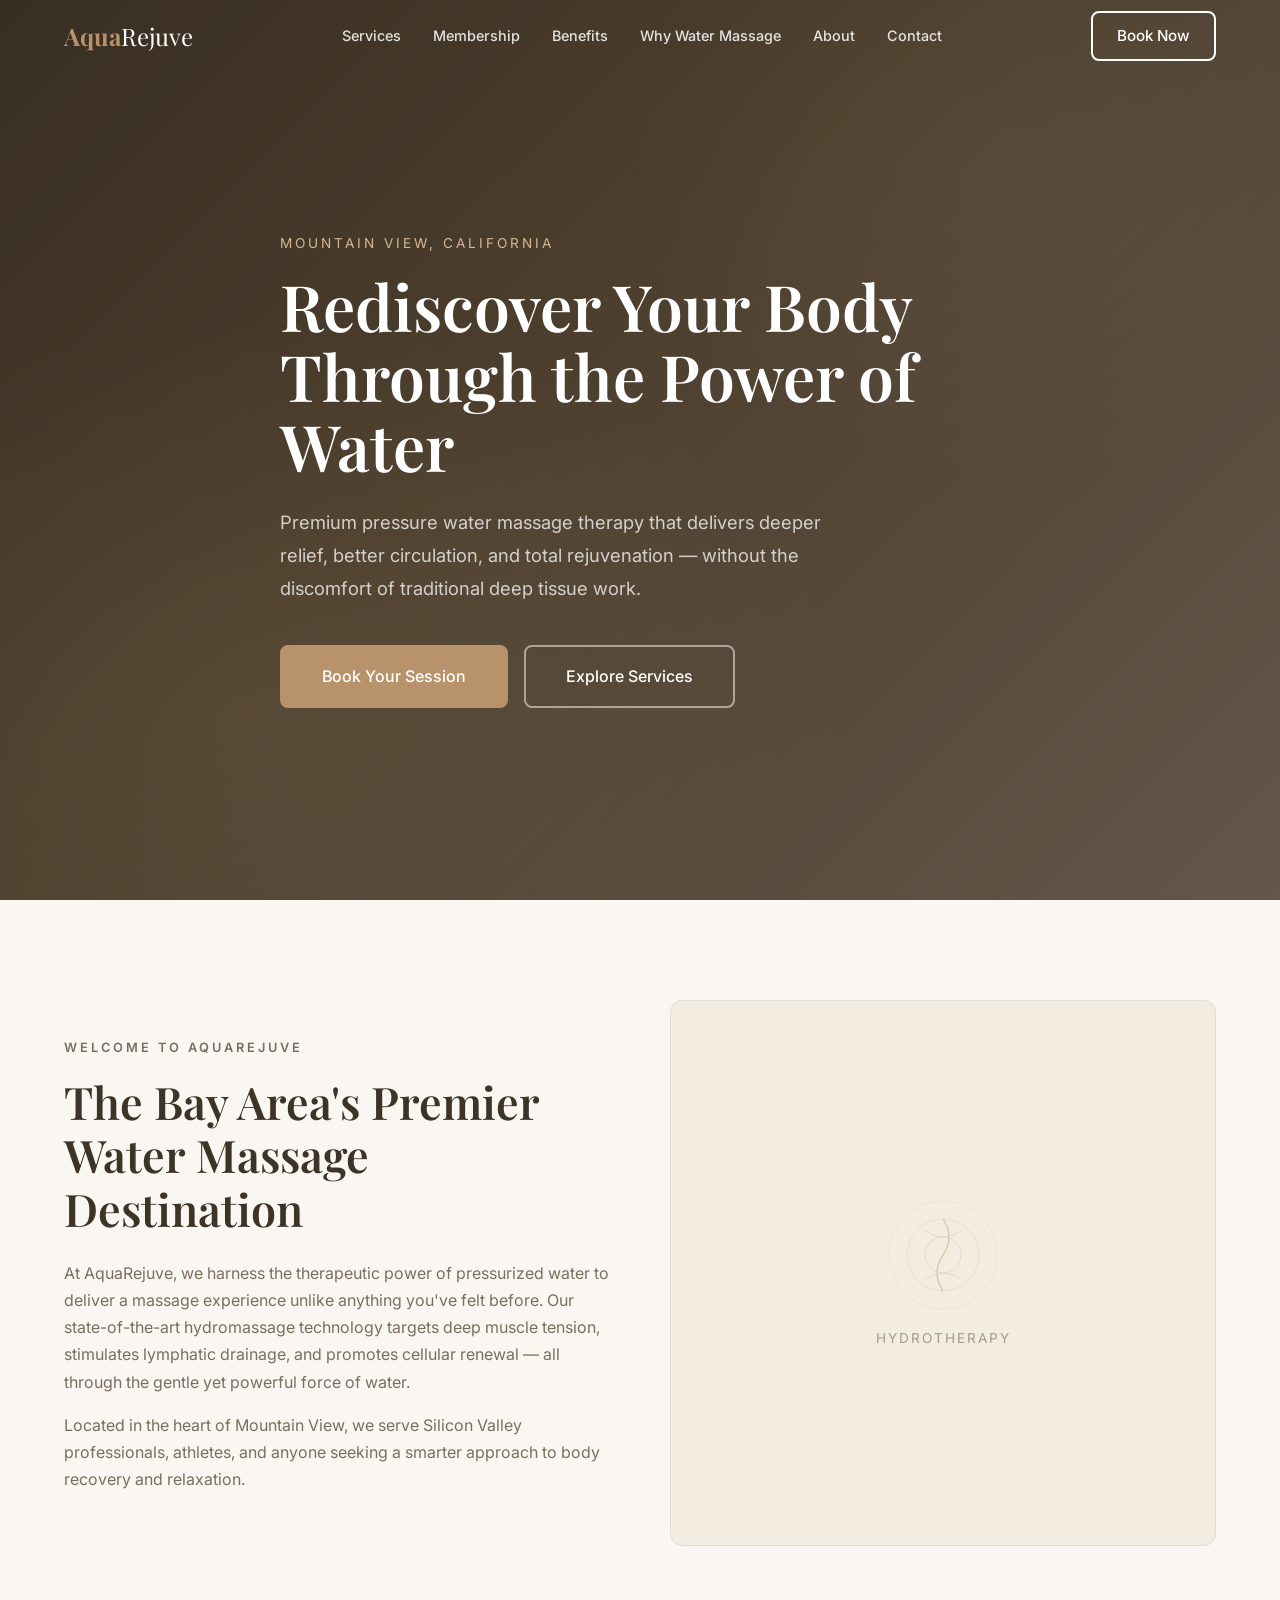
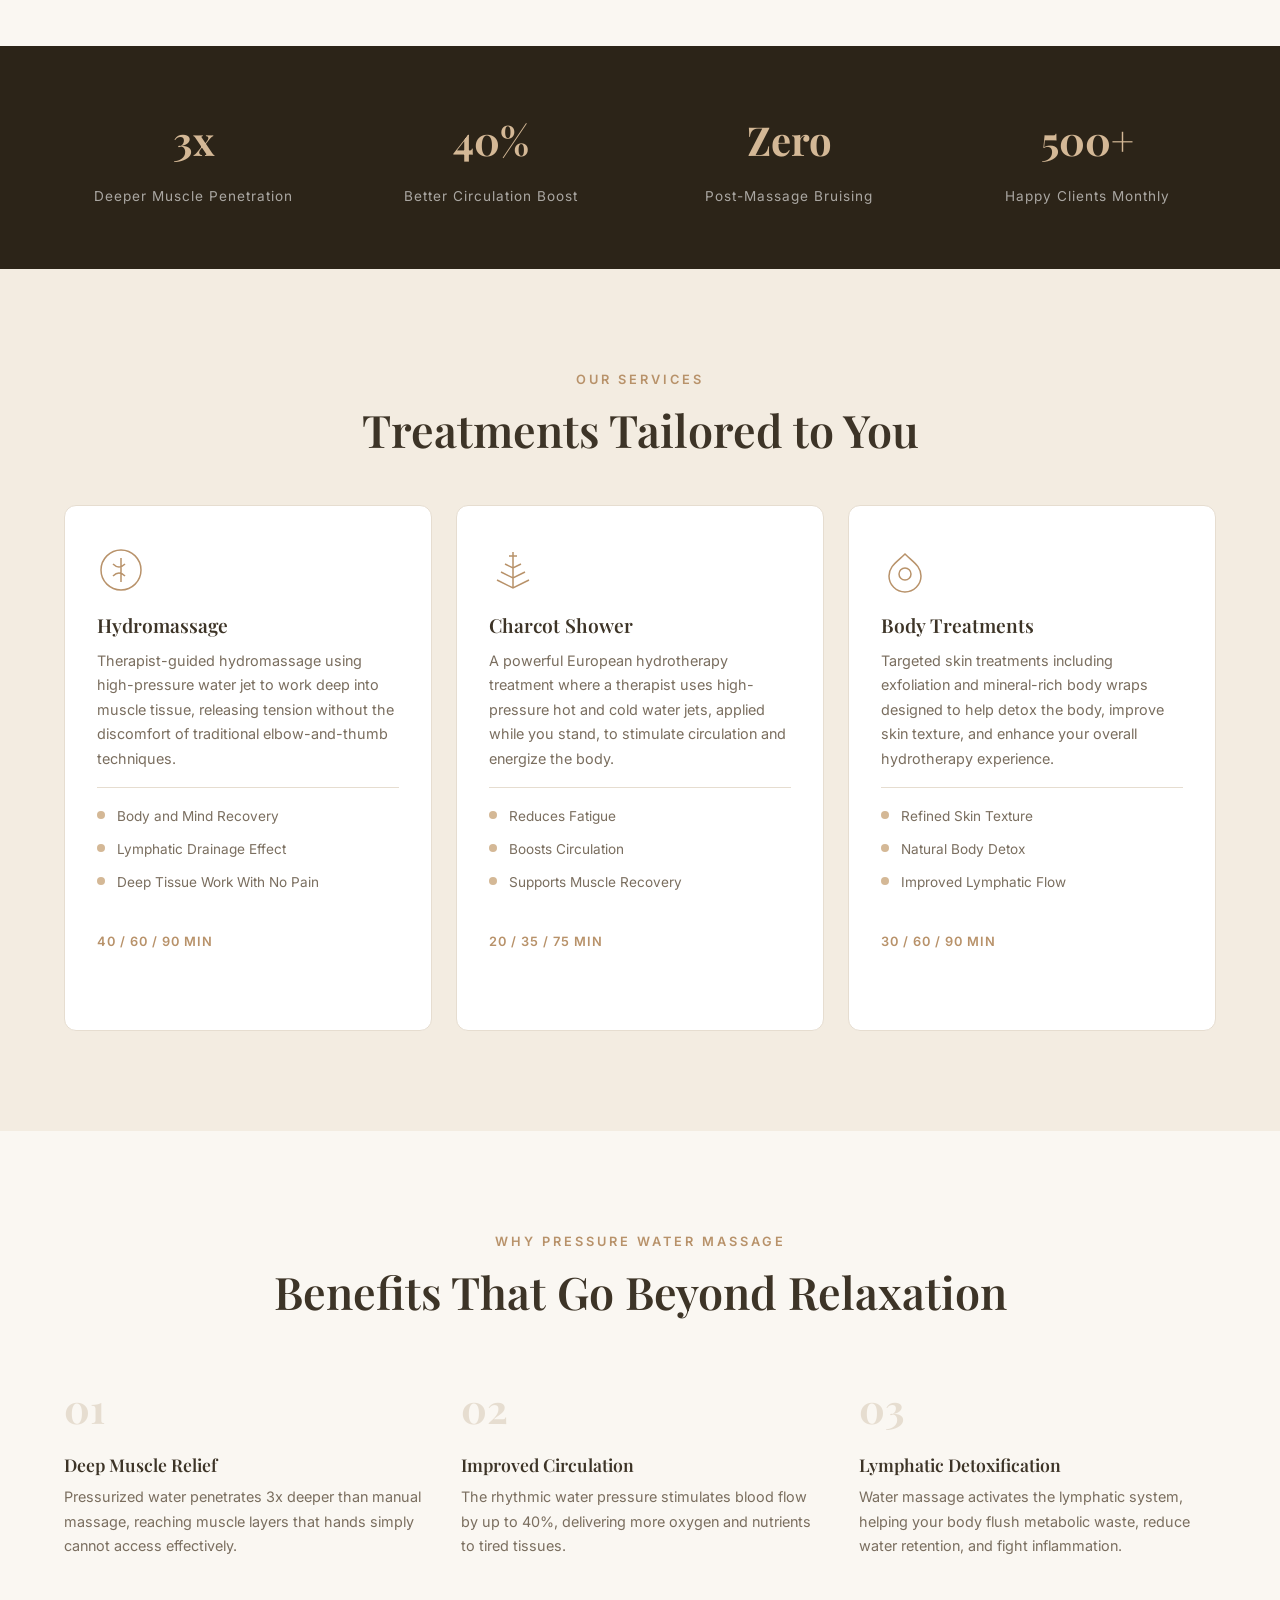
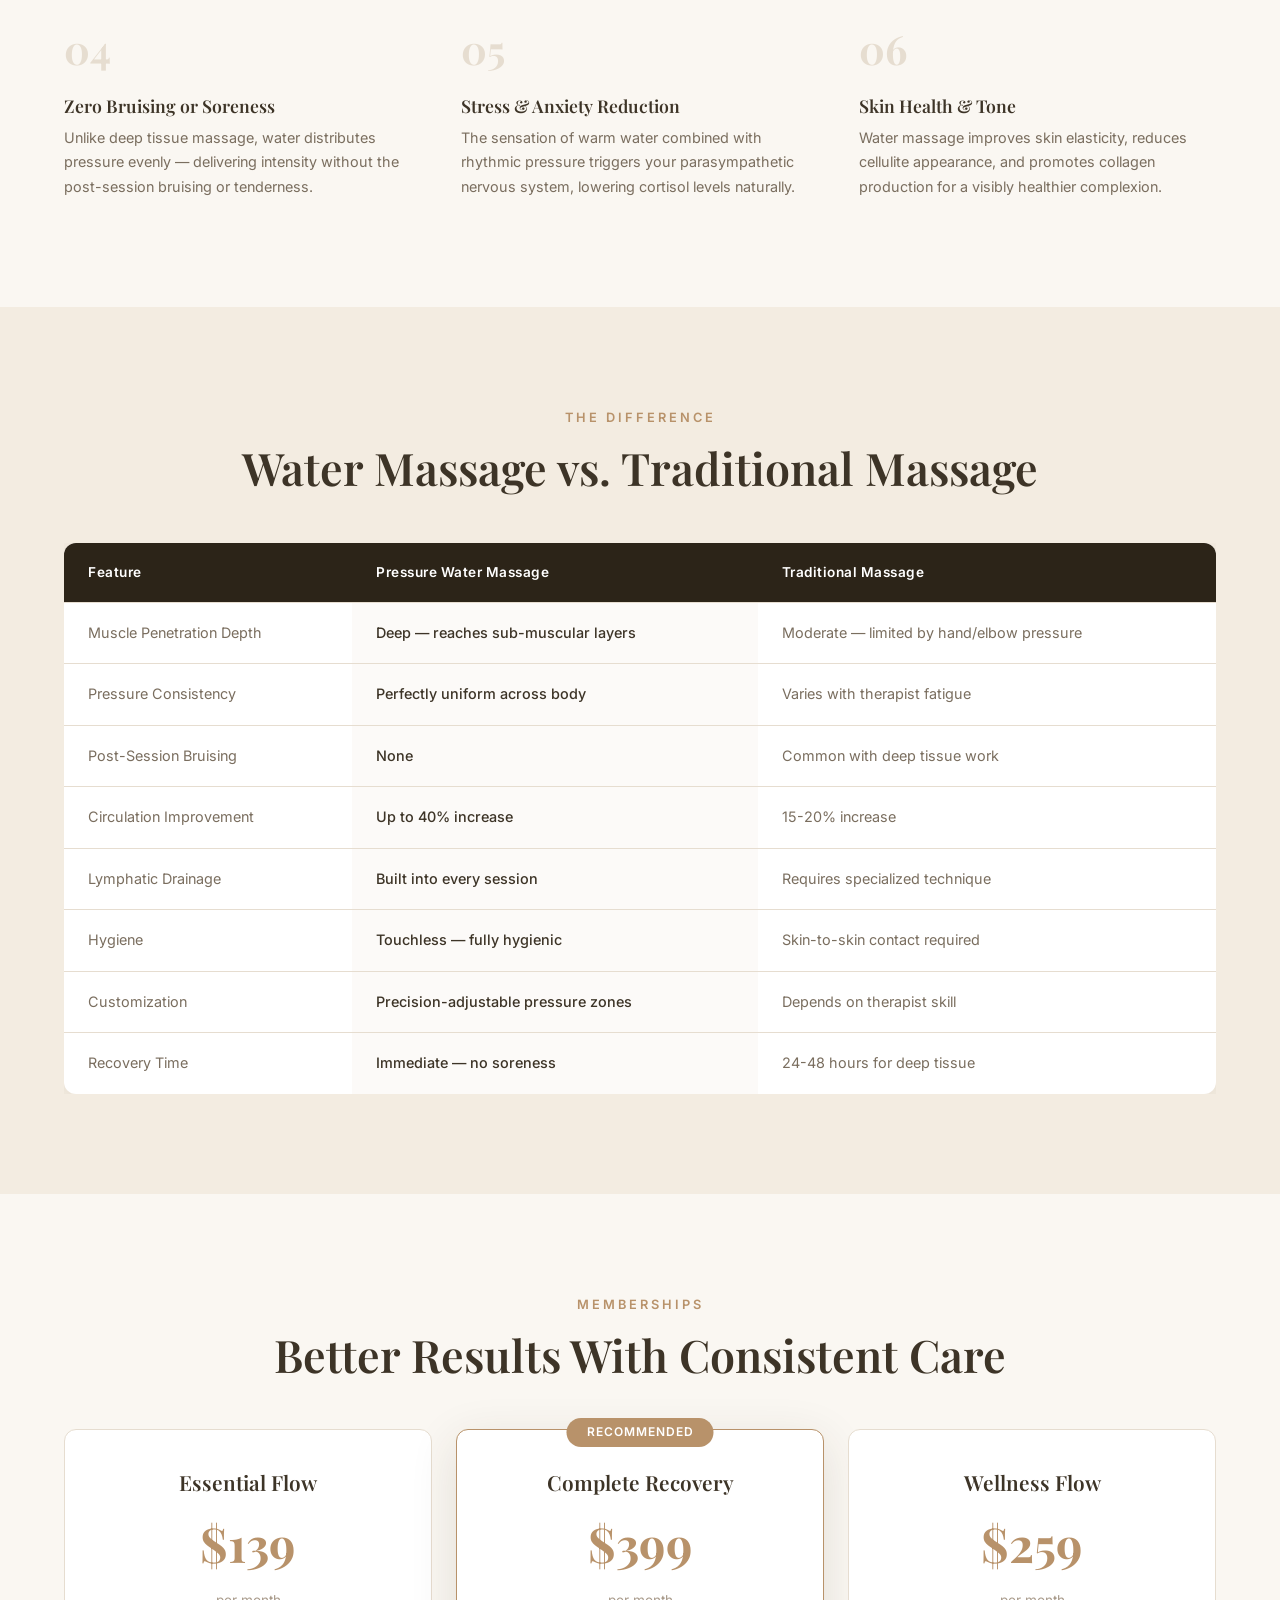
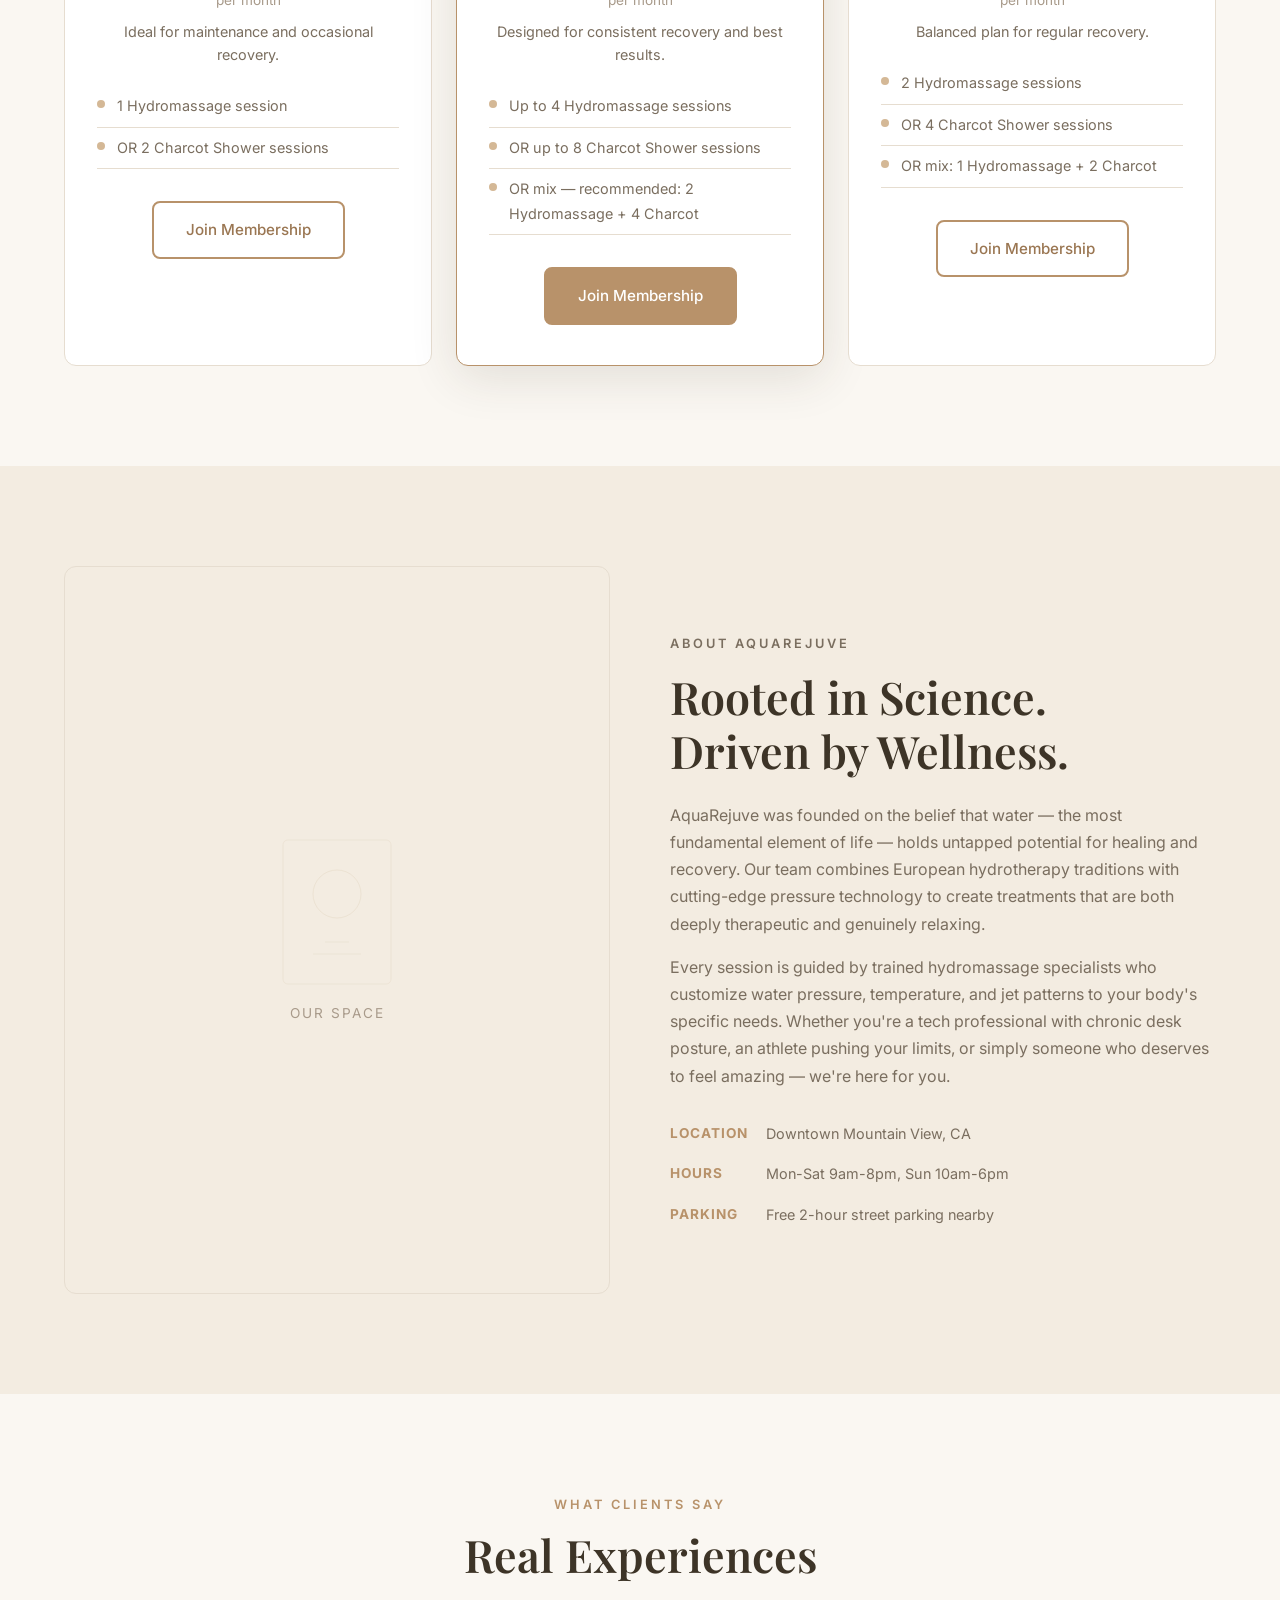
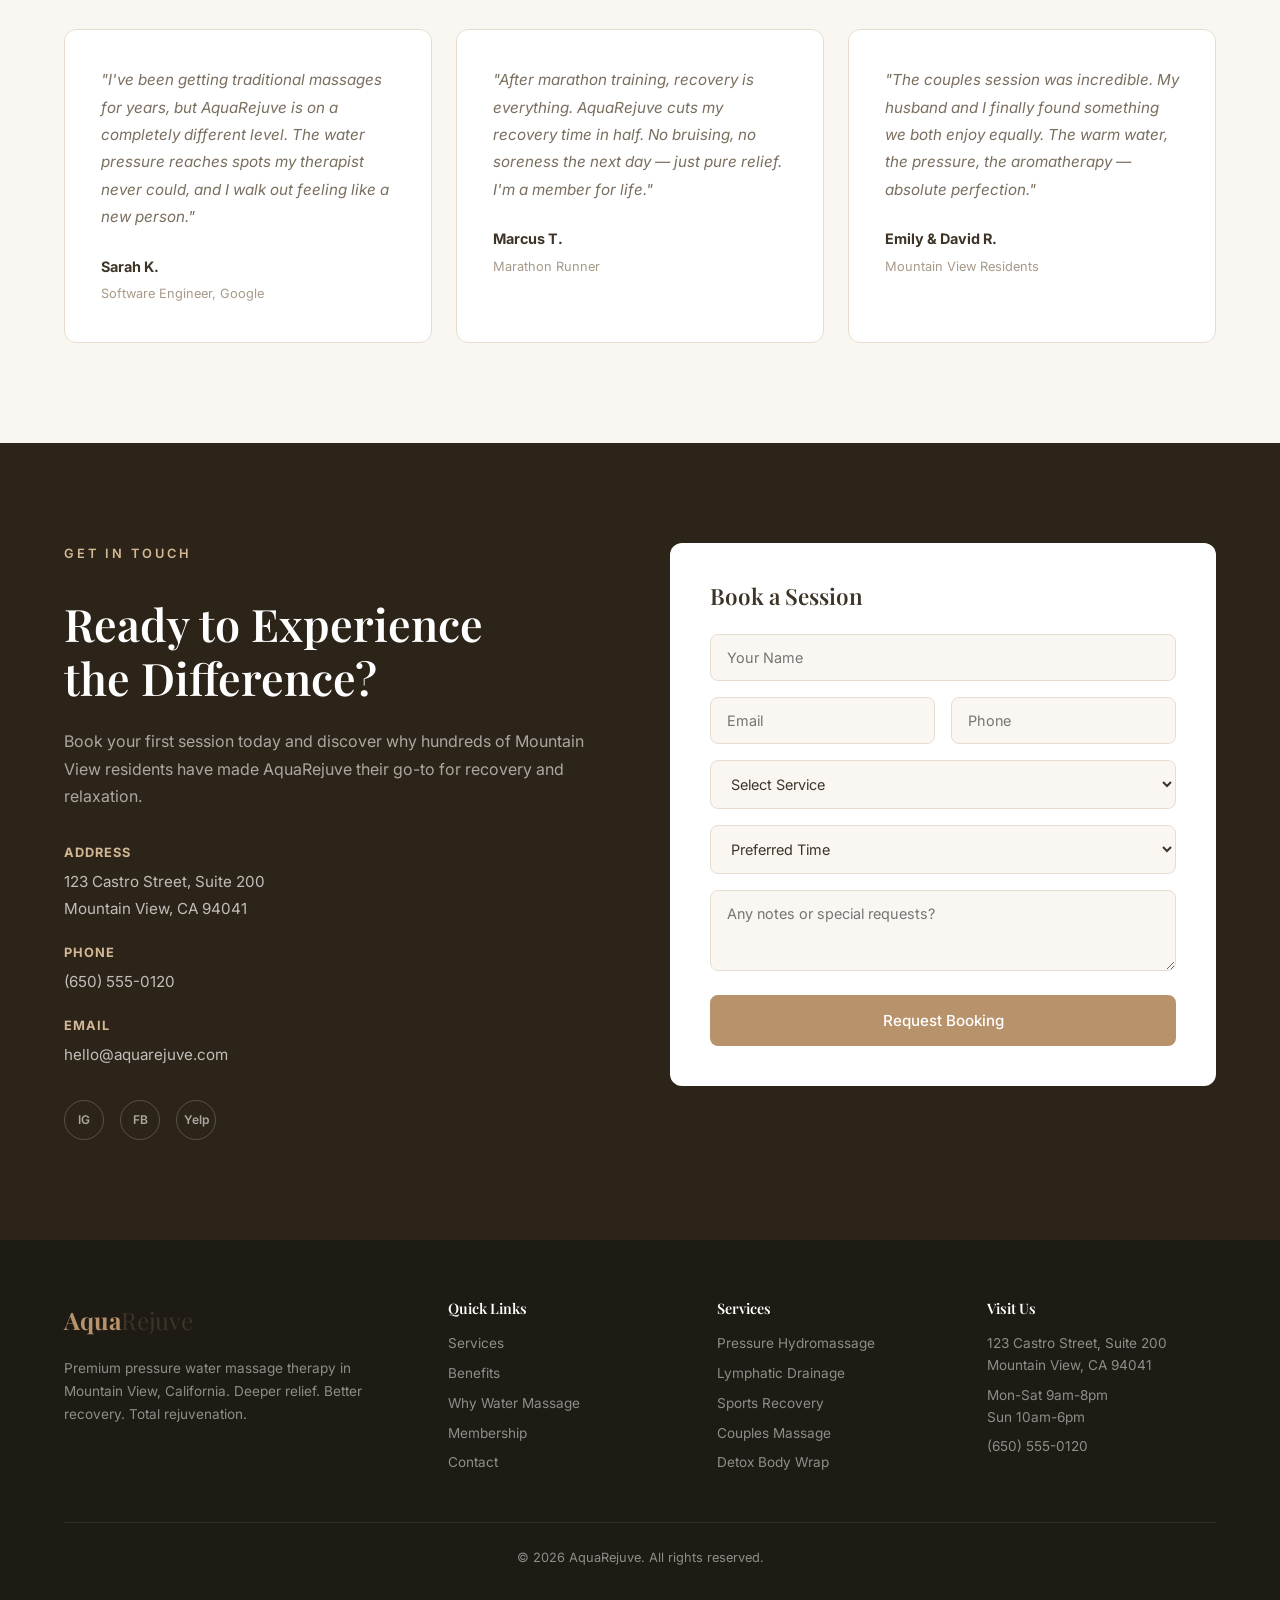
==== commit 7a02d869: "Move Complete Recovery (recommended) card to middle position" ====
--- a/index.html
+++ b/index.html
@@ -272,18 +272,6 @@
           </ul>
           <a href="#contact" class="btn btn-outline">Join Membership</a>
         </div>
-        <div class="price-card">
-          <h3>Wellness Flow</h3>
-          <div class="price">$259</div>
-          <p class="price-duration">per month</p>
-          <p class="price-desc">Balanced plan for regular recovery.</p>
-          <ul>
-            <li>2 Hydromassage sessions</li>
-            <li>OR 4 Charcot Shower sessions</li>
-            <li>OR mix: 1 Hydromassage + 2 Charcot</li>
-          </ul>
-          <a href="#contact" class="btn btn-outline">Join Membership</a>
-        </div>
         <div class="price-card featured">
           <div class="price-badge">Recommended</div>
           <h3>Complete Recovery</h3>
@@ -297,6 +285,18 @@
           </ul>
           <a href="#contact" class="btn btn-primary">Join Membership</a>
         </div>
+        <div class="price-card">
+          <h3>Wellness Flow</h3>
+          <div class="price">$259</div>
+          <p class="price-duration">per month</p>
+          <p class="price-desc">Balanced plan for regular recovery.</p>
+          <ul>
+            <li>2 Hydromassage sessions</li>
+            <li>OR 4 Charcot Shower sessions</li>
+            <li>OR mix: 1 Hydromassage + 2 Charcot</li>
+          </ul>
+          <a href="#contact" class="btn btn-outline">Join Membership</a>
+        </div>
       </div>
     </div>
   </section>
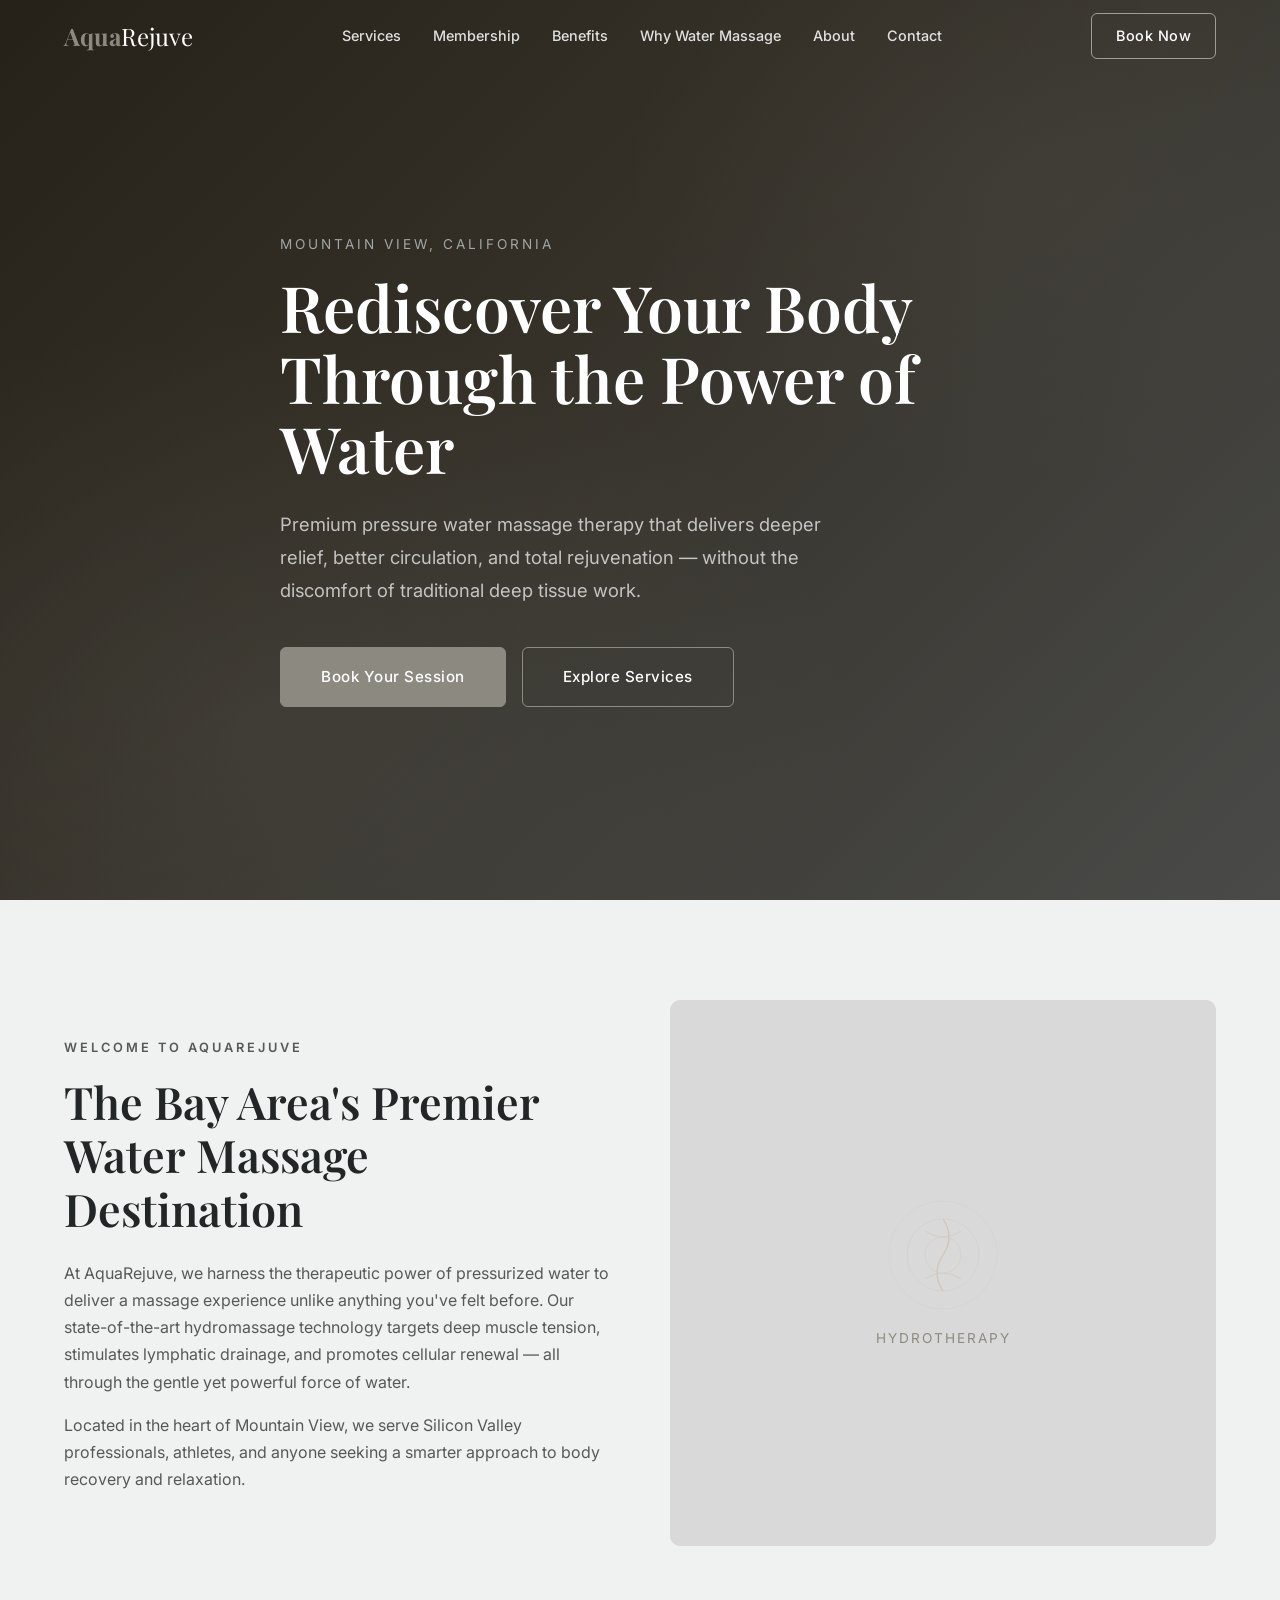
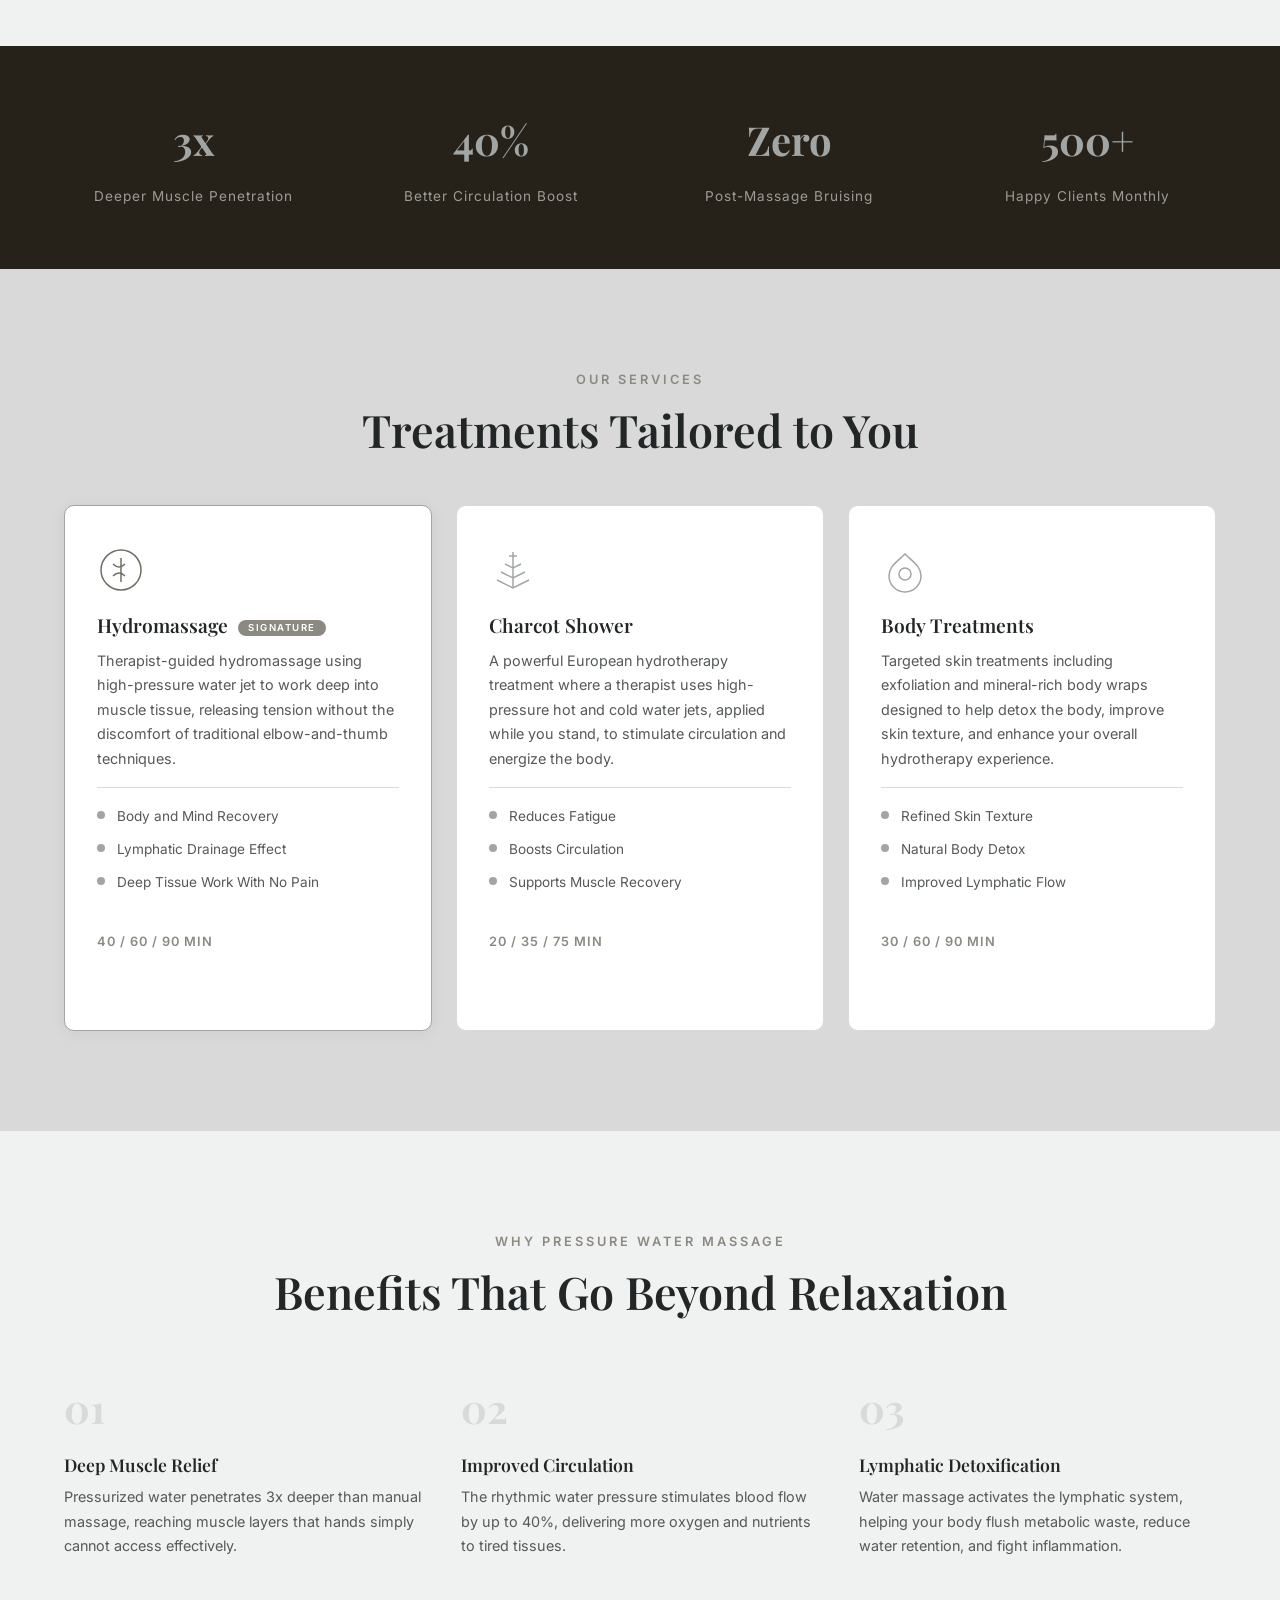
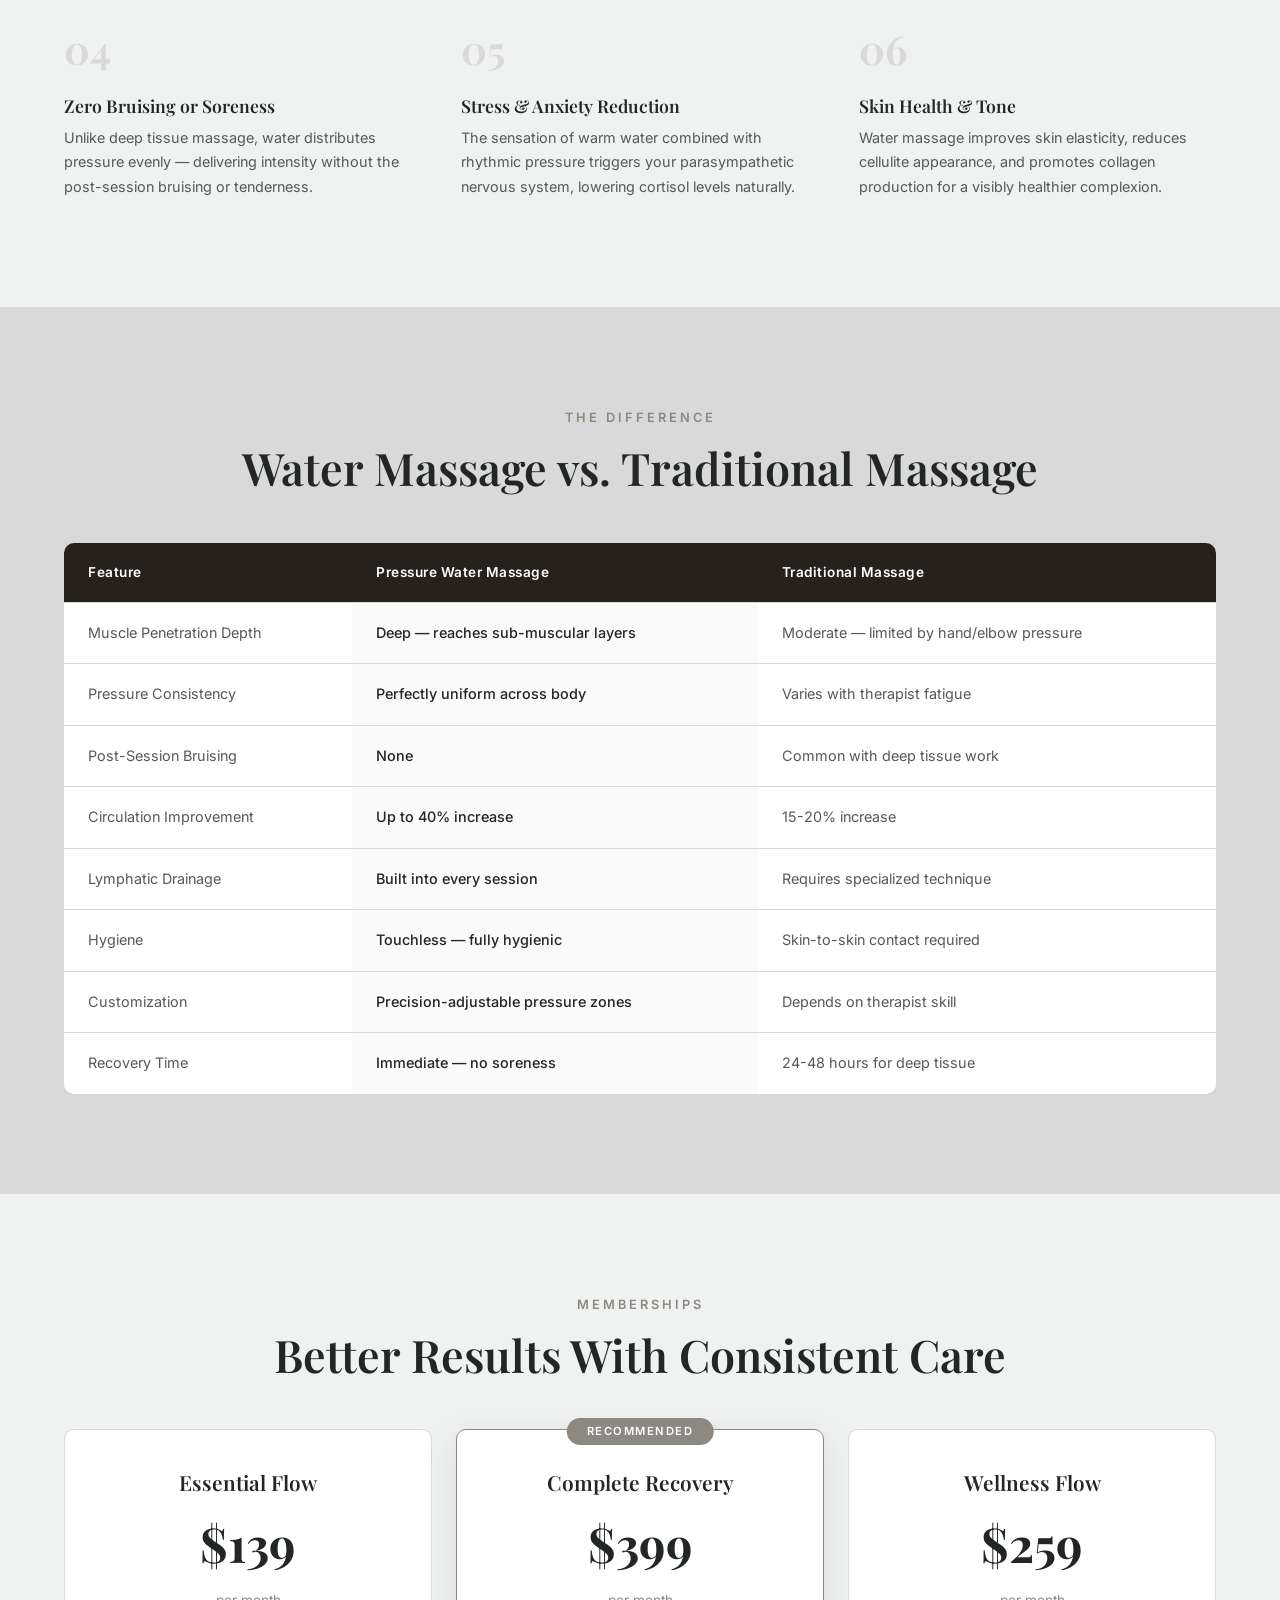
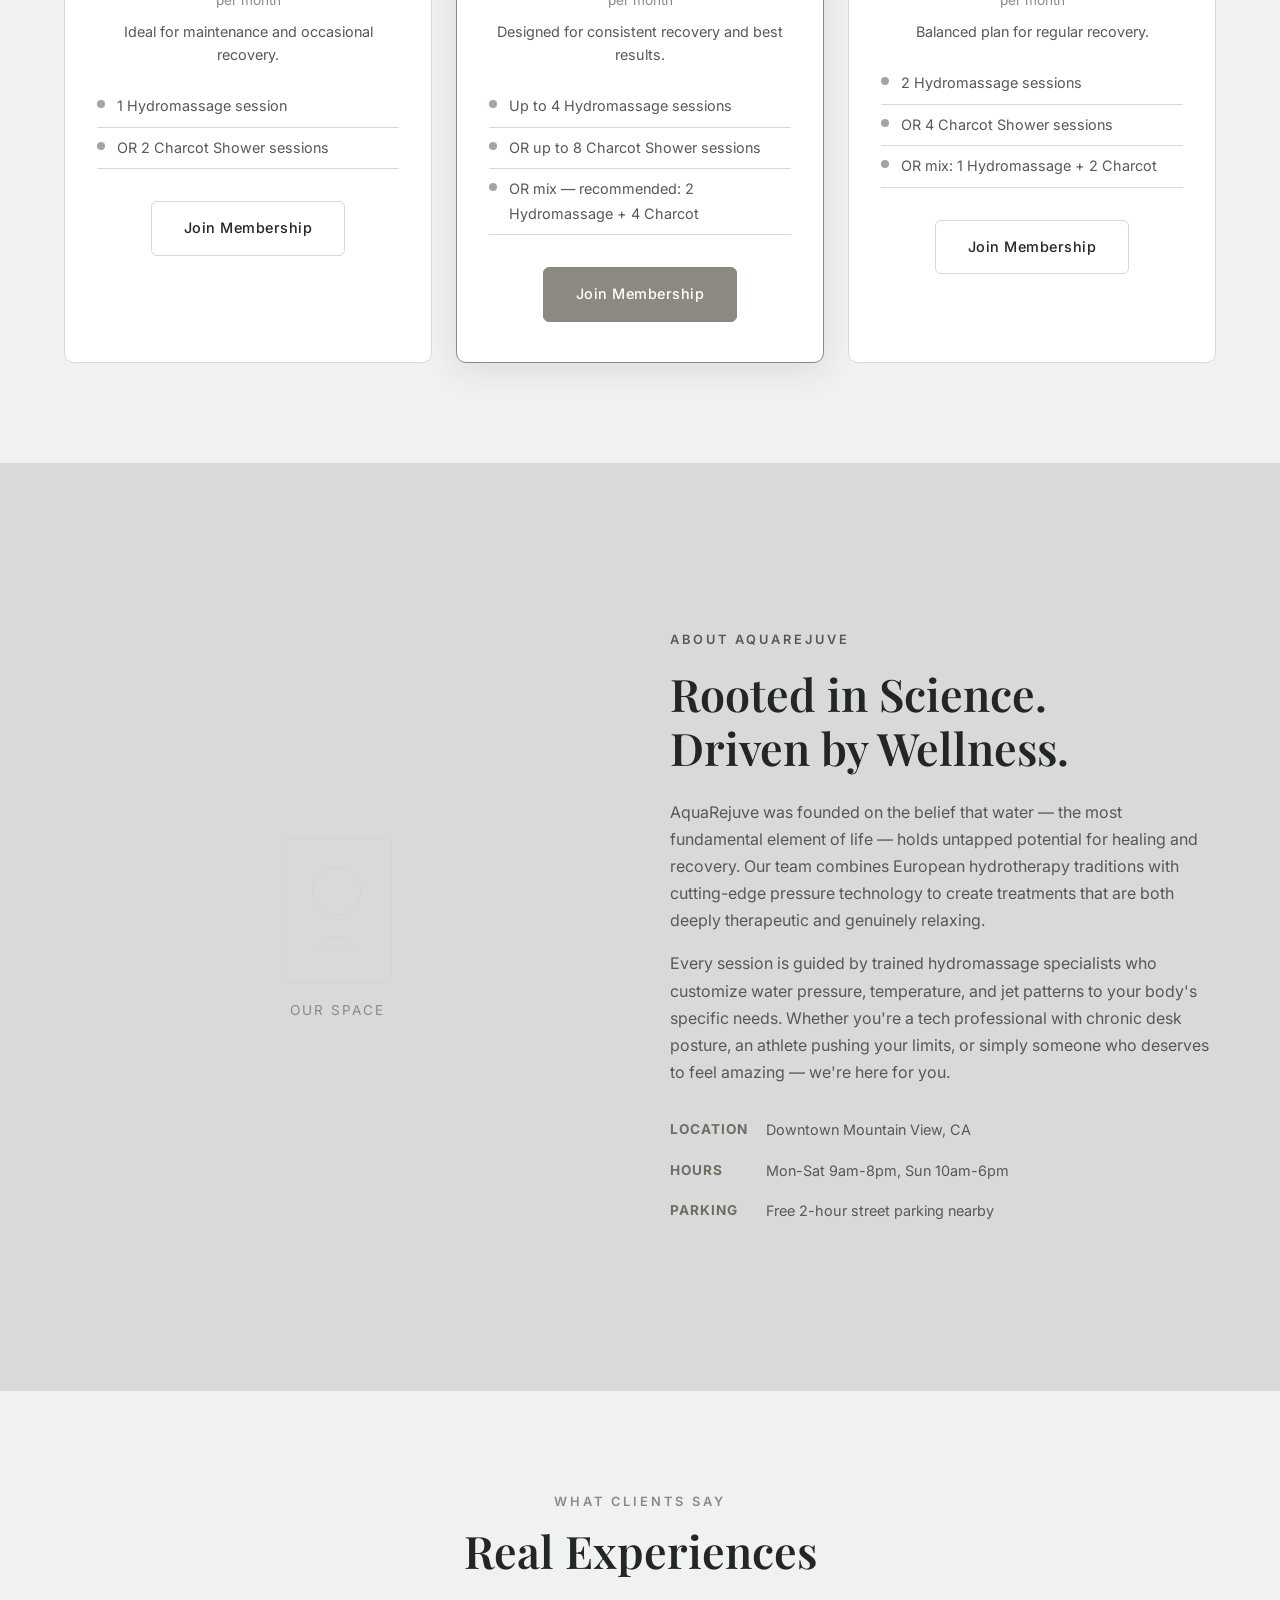
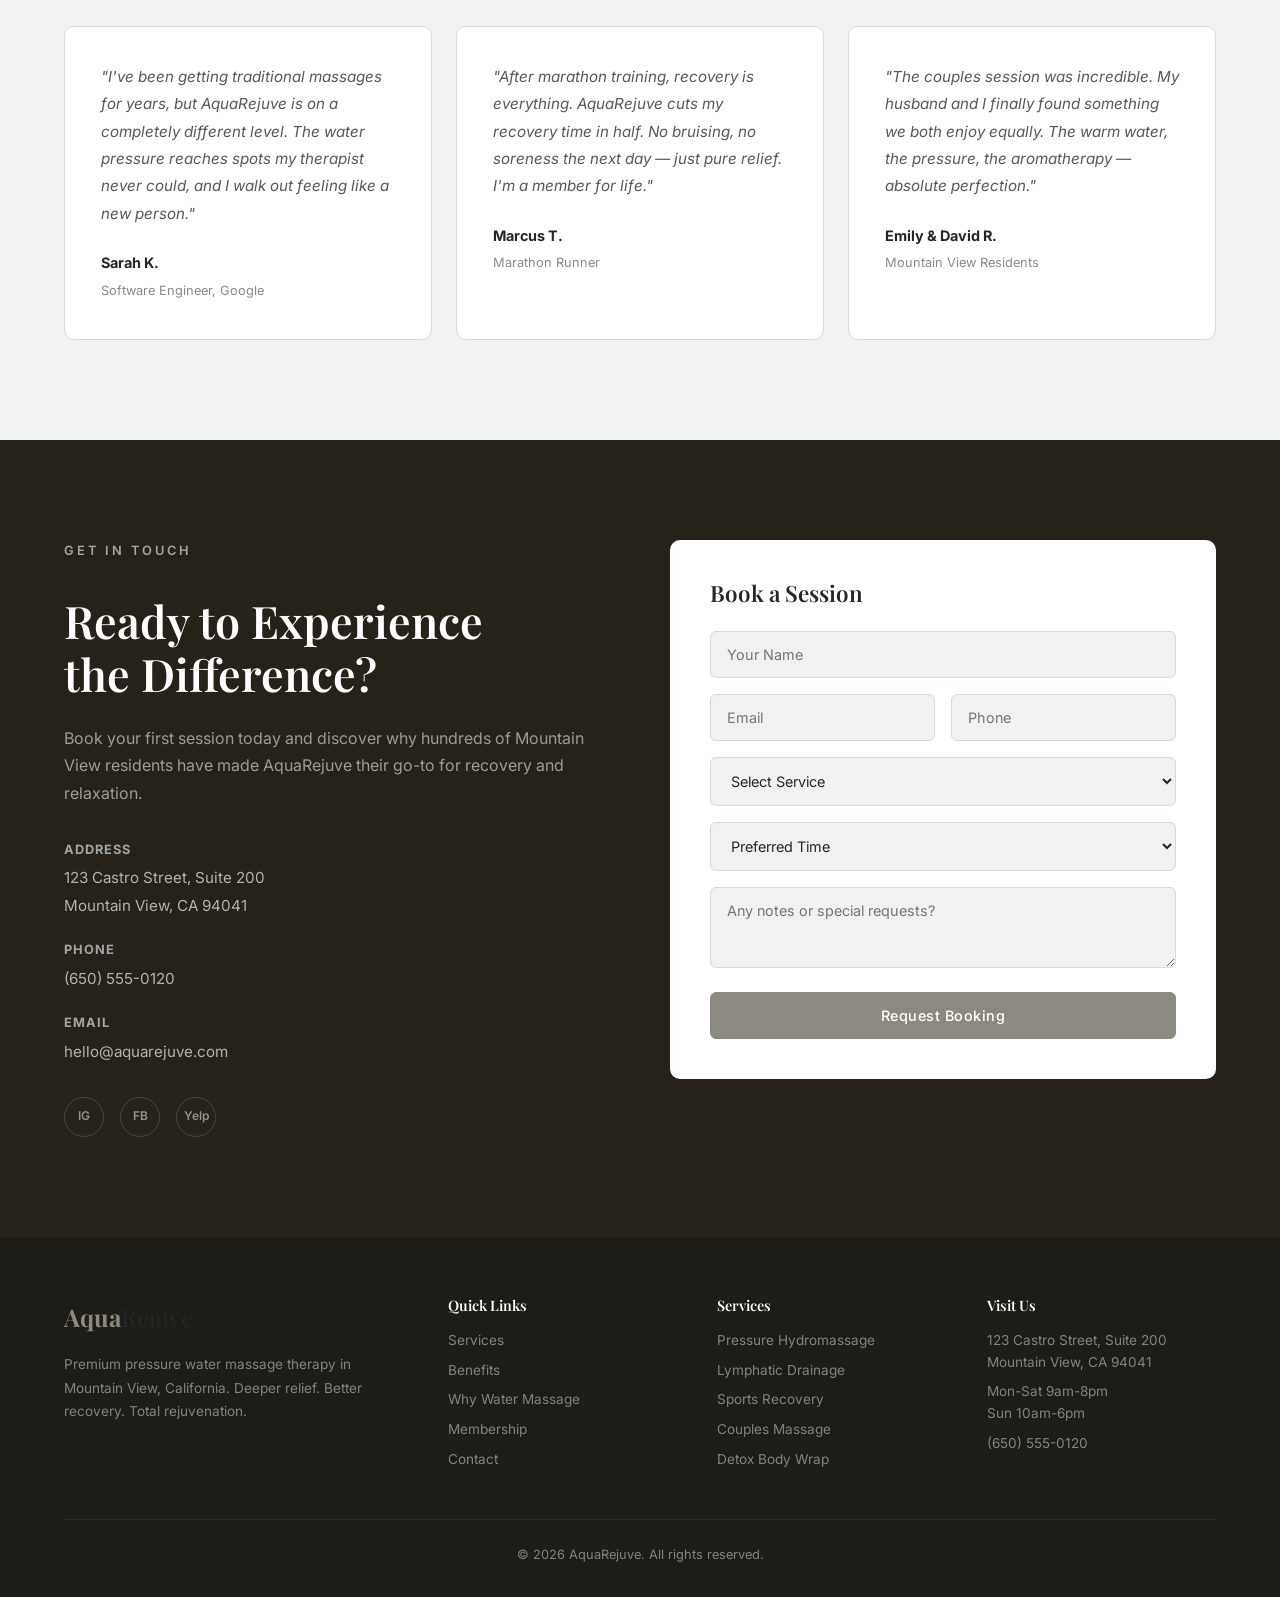
==== commit fa55e442: "Redesign: minimal premium color palette and typography system New palette: #F0F2F2 (bg), #D9D9D9 (al" ====
--- a/index.html
+++ b/index.html
@@ -105,7 +105,7 @@
       <h2 class="section-title center">Treatments Tailored to You</h2>
       <div class="services-grid services-grid-3">
 
-        <a href="services/pressure-hydromassage.html" class="service-card" target="_blank">
+        <a href="services/pressure-hydromassage.html" class="service-card service-card-signature" target="_blank">
           <div class="service-icon">
             <svg viewBox="0 0 48 48" fill="none"><circle cx="24" cy="24" r="20" stroke="currentColor" stroke-width="1.5"/><path d="M24 12v24M16 18c4 4 8 4 12 0M16 30c4-4 8-4 12 0" stroke="currentColor" stroke-width="1.5"/></svg>
           </div>
--- a/styles.css
+++ b/styles.css
@@ -1,28 +1,29 @@
-/* ═══════════════════════════════════════════════════════════════
-   AquaRejuve — Warm Spa Theme
-   Colors: Light brown, beige, white, warm accents
-   ═══════════════════════════════════════════════════════════════ */
+/* ═════════════════════════════════════════════��═════════════════
+   AquaRejuve — Minimal Premium Wellness
+   Palette: #F0F2F2, #D9D9D9, #A1A6A5, #8C8A80, #232626, #26221A
+   Typography: Playfair Display + Inter
+   ═════════════���══════════════════════��══════════════════════════ */
 
 :root {
-  --color-bg: #faf7f2;
-  --color-bg-warm: #f3ece1;
-  --color-bg-dark: #2c2418;
-  --color-bg-card: #ffffff;
-  --color-primary: #b8926a;
-  --color-primary-dark: #9a7652;
-  --color-primary-light: #d4b896;
-  --color-text: #3d3427;
-  --color-text-light: #7a6e5f;
-  --color-text-muted: #a89a8a;
-  --color-border: #e6ddd0;
+  --color-bg: #F0F2F2;
+  --color-bg-alt: #D9D9D9;
+  --color-bg-dark: #26221A;
+  --color-bg-card: #F7F8F8;
+  --color-primary: #8C8A80;
+  --color-primary-dark: #6F6D64;
+  --color-primary-light: #A1A6A5;
+  --color-text: #232626;
+  --color-text-light: #565959;
+  --color-text-muted: #8C8A80;
+  --color-border: #D9D9D9;
   --color-white: #ffffff;
-  --color-accent: #c4a882;
+  --color-accent: #A1A6A5;
   --font-heading: 'Playfair Display', Georgia, serif;
   --font-body: 'Inter', -apple-system, sans-serif;
-  --radius: 12px;
-  --radius-sm: 8px;
-  --shadow: 0 4px 24px rgba(60, 48, 30, 0.08);
-  --shadow-lg: 0 12px 48px rgba(60, 48, 30, 0.12);
+  --radius: 10px;
+  --radius-sm: 6px;
+  --shadow: 0 2px 16px rgba(35, 38, 38, 0.06);
+  --shadow-lg: 0 8px 32px rgba(35, 38, 38, 0.1);
   --transition: 0.3s ease;
 }
 
@@ -47,14 +48,15 @@
 
 img { max-width: 100%; display: block; }
 
-a { color: var(--color-primary-dark); text-decoration: none; transition: var(--transition); }
-a:hover { color: var(--color-primary); }
+a { color: var(--color-text); text-decoration: none; transition: var(--transition); }
+a:hover { color: var(--color-primary-dark); }
 
 /* ── Typography ─────────────────────────────────────────────── */
 
 h1, h2, h3, h4 { font-family: var(--font-heading); font-weight: 600; line-height: 1.2; }
 
 .section-tag {
+  font-family: var(--font-body);
   font-size: 0.8rem;
   letter-spacing: 3px;
   text-transform: uppercase;
@@ -77,12 +79,13 @@
   display: inline-block;
   padding: 14px 32px;
   font-family: var(--font-body);
-  font-size: 0.95rem;
+  font-size: 0.9rem;
   font-weight: 500;
+  letter-spacing: 0.5px;
   border-radius: var(--radius-sm);
   cursor: pointer;
   transition: var(--transition);
-  border: 2px solid transparent;
+  border: 1.5px solid transparent;
   text-align: center;
 }
 
@@ -96,21 +99,21 @@
   border-color: var(--color-primary-dark);
   color: var(--color-white);
   transform: translateY(-2px);
-  box-shadow: 0 6px 20px rgba(184, 146, 106, 0.3);
 }
 
 .btn-outline {
   background: transparent;
-  color: var(--color-primary-dark);
-  border-color: var(--color-primary);
+  color: var(--color-text);
+  border-color: var(--color-border);
 }
 .btn-outline:hover {
   background: var(--color-primary);
   color: var(--color-white);
+  border-color: var(--color-primary);
   transform: translateY(-2px);
 }
 
-.btn-lg { padding: 16px 40px; font-size: 1rem; }
+.btn-lg { padding: 16px 40px; font-size: 0.95rem; }
 .btn-full { width: 100%; }
 
 /* ── Header ─────────────────────────────────────────────────── */
@@ -126,9 +129,9 @@
 }
 
 .header.scrolled {
-  background: rgba(250, 247, 242, 0.95);
+  background: rgba(240, 242, 242, 0.95);
   backdrop-filter: blur(12px);
-  box-shadow: 0 1px 12px rgba(60, 48, 30, 0.08);
+  box-shadow: 0 1px 8px rgba(35, 38, 38, 0.06);
 }
 
 .nav {
@@ -157,12 +160,12 @@
   position: relative;
 }
 .header:not(.scrolled) .nav-links a { color: rgba(255,255,255,0.85); }
-.nav-links a:hover { color: var(--color-primary); }
+.nav-links a:hover { color: var(--color-text); }
 .header:not(.scrolled) .nav-links a:hover { color: var(--color-white); }
 
 .nav-cta { padding: 10px 24px; }
-.header:not(.scrolled) .nav-cta { border-color: var(--color-white); color: var(--color-white); background: transparent; }
-.header:not(.scrolled) .nav-cta:hover { background: var(--color-white); color: var(--color-text); }
+.header:not(.scrolled) .nav-cta { border-color: rgba(255,255,255,0.5); color: var(--color-white); background: transparent; }
+.header:not(.scrolled) .nav-cta:hover { background: var(--color-white); color: var(--color-text); border-color: var(--color-white); }
 
 .nav-toggle {
   display: none;
@@ -184,14 +187,14 @@
 .nav-toggle.active span:nth-child(2) { opacity: 0; }
 .nav-toggle.active span:nth-child(3) { transform: rotate(-45deg) translate(5px, -5px); }
 
-/* ── Hero ───────────────────────────────────────────────────── */
+/* ── Hero ────���───────────────────────────────────────��──────── */
 
 .hero {
   position: relative;
   min-height: 100vh;
   display: flex;
   align-items: center;
-  background: linear-gradient(135deg, #3d3427 0%, #5a4a36 40%, #7a6e5f 100%);
+  background: linear-gradient(135deg, #26221A 0%, #3a362e 40%, #565959 100%);
   overflow: hidden;
 }
 
@@ -200,14 +203,14 @@
   position: absolute;
   inset: 0;
   background:
-    radial-gradient(ellipse 600px 400px at 20% 80%, rgba(196, 168, 130, 0.15), transparent),
-    radial-gradient(ellipse 400px 300px at 80% 20%, rgba(196, 168, 130, 0.1), transparent);
+    radial-gradient(ellipse 600px 400px at 20% 80%, rgba(161, 166, 165, 0.12), transparent),
+    radial-gradient(ellipse 400px 300px at 80% 20%, rgba(140, 138, 128, 0.1), transparent);
 }
 
 .hero-overlay {
   position: absolute;
   inset: 0;
-  background: rgba(44, 36, 24, 0.3);
+  background: rgba(38, 34, 26, 0.25);
 }
 
 .hero-content {
@@ -218,6 +221,7 @@
 }
 
 .hero-tag {
+  font-family: var(--font-body);
   font-size: 0.85rem;
   letter-spacing: 3px;
   text-transform: uppercase;
@@ -234,17 +238,17 @@
 
 .hero-subtitle {
   font-size: 1.15rem;
-  color: rgba(255, 255, 255, 0.75);
+  color: rgba(255, 255, 255, 0.7);
   line-height: 1.8;
   margin-bottom: 40px;
   max-width: 580px;
 }
 
 .hero-actions { display: flex; gap: 16px; flex-wrap: wrap; }
-.hero-actions .btn-outline { border-color: rgba(255,255,255,0.5); color: var(--color-white); }
+.hero-actions .btn-outline { border-color: rgba(255,255,255,0.4); color: var(--color-white); }
 .hero-actions .btn-outline:hover { background: var(--color-white); color: var(--color-text); border-color: var(--color-white); }
 
-/* ── Intro ──────────────────────────────────────────────────── */
+/* ── Intro ──────��──────────────────────────────────���────────── */
 
 .intro { padding: 100px 0; }
 
@@ -259,7 +263,7 @@
 
 .intro-image-placeholder,
 .about-image-placeholder {
-  background: var(--color-bg-warm);
+  background: var(--color-bg-alt);
   border-radius: var(--radius);
   aspect-ratio: 1;
   display: flex;
@@ -269,7 +273,7 @@
   border: 1px solid var(--color-border);
 }
 .intro-image-placeholder svg,
-.about-image-placeholder svg { width: 120px; opacity: 0.6; }
+.about-image-placeholder svg { width: 120px; opacity: 0.4; color: var(--color-primary-light); }
 .intro-image-placeholder span,
 .about-image-placeholder span {
   margin-top: 12px;
@@ -279,7 +283,7 @@
   text-transform: uppercase;
 }
 
-/* ── Stats ──────────────────────────────────────────────────── */
+/* ── Stats ─────���────────────────────────────────────────────── */
 
 .stats {
   background: var(--color-bg-dark);
@@ -304,15 +308,15 @@
 
 .stat-label {
   font-size: 0.85rem;
-  color: rgba(255, 255, 255, 0.6);
+  color: rgba(255, 255, 255, 0.55);
   letter-spacing: 1px;
 }
 
-/* ── Services ───────────────────────────────────────────────── */
+/* ── Services ──────────────────────────────────────────���────── */
 
 .services {
   padding: 100px 0;
-  background: var(--color-bg-warm);
+  background: var(--color-bg-alt);
 }
 
 .services-grid {
@@ -323,7 +327,7 @@
 }
 
 .service-card {
-  background: var(--color-bg-card);
+  background: var(--color-white);
   padding: 40px 32px;
   border-radius: var(--radius);
   border: 1px solid var(--color-border);
@@ -335,10 +339,36 @@
   border-color: var(--color-primary-light);
 }
 
+/* Signature emphasis for Hydromassage */
+.service-card-signature {
+  border-color: var(--color-primary-light);
+  box-shadow: var(--shadow);
+}
+.service-card-signature .service-icon { color: var(--color-primary-dark); }
+.service-card-signature h3 {
+  position: relative;
+  display: inline-block;
+}
+.service-card-signature h3::after {
+  content: 'Signature';
+  display: inline-block;
+  margin-left: 10px;
+  font-family: var(--font-body);
+  font-size: 0.6rem;
+  font-weight: 600;
+  letter-spacing: 1.5px;
+  text-transform: uppercase;
+  color: var(--color-white);
+  background: var(--color-primary);
+  padding: 2px 10px;
+  border-radius: 20px;
+  vertical-align: middle;
+}
+
 .service-icon {
   width: 48px;
   height: 48px;
-  color: var(--color-primary);
+  color: var(--color-primary-light);
   margin-bottom: 20px;
 }
 
@@ -356,6 +386,7 @@
 }
 
 .service-duration {
+  font-family: var(--font-body);
   font-size: 0.8rem;
   color: var(--color-primary);
   font-weight: 600;
@@ -375,7 +406,7 @@
   margin-top: 12px;
   font-size: 0.85rem;
   font-weight: 600;
-  color: var(--color-primary);
+  color: var(--color-primary-dark);
   opacity: 0;
   transform: translateX(-8px);
   transition: var(--transition);
@@ -413,7 +444,7 @@
   background: var(--color-primary-light);
 }
 
-/* ── Benefits ───────────────────────────────────────────────── */
+/* ── Benefits ────────────────────────────────────────��──────── */
 
 .benefits { padding: 100px 0; }
 
@@ -444,11 +475,11 @@
   color: var(--color-text-light);
 }
 
-/* ── Comparison ─────────────────────────────────────────────── */
+/* ── Comparison ────────────────────────────────────────���────── */
 
 .comparison {
   padding: 100px 0;
-  background: var(--color-bg-warm);
+  background: var(--color-bg-alt);
 }
 
 .comparison-table-wrapper {
@@ -459,7 +490,7 @@
 .comparison-table {
   width: 100%;
   border-collapse: collapse;
-  background: var(--color-bg-card);
+  background: var(--color-white);
   border-radius: var(--radius);
   overflow: hidden;
   box-shadow: var(--shadow);
@@ -487,13 +518,13 @@
 .comparison-table td.highlight {
   color: var(--color-text);
   font-weight: 500;
-  background: rgba(196, 168, 130, 0.06);
+  background: rgba(161, 166, 165, 0.06);
 }
 
 .comparison-table tbody tr:last-child td { border-bottom: none; }
-.comparison-table tbody tr:hover td { background: rgba(196, 168, 130, 0.04); }
-
-/* ── Pricing ────────────────────────────────────────────────── */
+.comparison-table tbody tr:hover td { background: rgba(161, 166, 165, 0.04); }
+
+/* ── Membership / Pricing ────────���─────────────────────────── */
 
 .pricing { padding: 100px 0; }
 
@@ -505,7 +536,7 @@
 }
 
 .price-card {
-  background: var(--color-bg-card);
+  background: var(--color-white);
   border: 1px solid var(--color-border);
   border-radius: var(--radius);
   padding: 40px 32px;
@@ -534,9 +565,10 @@
   color: var(--color-white);
   padding: 4px 20px;
   border-radius: 20px;
-  font-size: 0.75rem;
+  font-family: var(--font-body);
+  font-size: 0.7rem;
   font-weight: 600;
-  letter-spacing: 1px;
+  letter-spacing: 1.5px;
   text-transform: uppercase;
 }
 
@@ -549,7 +581,7 @@
   font-family: var(--font-heading);
   font-size: 3rem;
   font-weight: 700;
-  color: var(--color-primary);
+  color: var(--color-text);
   margin-bottom: 4px;
 }
 
@@ -598,11 +630,11 @@
   color: var(--color-text-muted);
 }
 
-/* ── About ──────────────────────────────────────────────────── */
+/* ── About ───────────────────────────────────────���──────────── */
 
 .about {
   padding: 100px 0;
-  background: var(--color-bg-warm);
+  background: var(--color-bg-alt);
 }
 
 .about-grid {
@@ -630,7 +662,7 @@
 .about-detail strong {
   min-width: 80px;
   font-size: 0.85rem;
-  color: var(--color-primary);
+  color: var(--color-primary-dark);
   text-transform: uppercase;
   letter-spacing: 1px;
 }
@@ -639,7 +671,7 @@
   color: var(--color-text-light);
 }
 
-/* ── Testimonials ───────────────────────────────────────────── */
+/* ── Testimonials ─────────���─────────────────────────────��───── */
 
 .testimonials { padding: 100px 0; }
 
@@ -651,7 +683,7 @@
 }
 
 .testimonial {
-  background: var(--color-bg-card);
+  background: var(--color-white);
   border: 1px solid var(--color-border);
   border-radius: var(--radius);
   padding: 36px;
@@ -692,7 +724,7 @@
 
 .contact .section-tag { color: var(--color-primary-light); }
 .contact .section-title { color: var(--color-white); }
-.contact-info p { color: rgba(255, 255, 255, 0.6); margin-bottom: 32px; }
+.contact-info p { color: rgba(255, 255, 255, 0.55); margin-bottom: 32px; }
 
 .contact-details { display: flex; flex-direction: column; gap: 20px; }
 .contact-item strong {
@@ -705,7 +737,7 @@
 }
 .contact-item span,
 .contact-item a {
-  color: rgba(255, 255, 255, 0.7);
+  color: rgba(255, 255, 255, 0.65);
   font-size: 0.95rem;
 }
 .contact-item a:hover { color: var(--color-white); }
@@ -722,8 +754,8 @@
   width: 40px;
   height: 40px;
   border-radius: 50%;
-  border: 1px solid rgba(255,255,255,0.2);
-  color: rgba(255,255,255,0.6);
+  border: 1px solid rgba(255,255,255,0.15);
+  color: rgba(255,255,255,0.5);
   font-size: 0.75rem;
   font-weight: 600;
 }
@@ -733,7 +765,7 @@
 }
 
 .contact-form {
-  background: var(--color-bg-card);
+  background: var(--color-white);
   padding: 40px;
   border-radius: var(--radius);
 }
@@ -771,17 +803,17 @@
 .contact-form select:focus,
 .contact-form textarea:focus {
   border-color: var(--color-primary);
-  box-shadow: 0 0 0 3px rgba(184, 146, 106, 0.1);
+  box-shadow: 0 0 0 3px rgba(140, 138, 128, 0.1);
 }
 
 .contact-form textarea { resize: vertical; }
 
-/* ── Footer ─────────────────────────────────────────────────── */
+/* ── Footer ──────────────────────��───────────────────────────�� */
 
 .footer {
-  background: #1e1a14;
+  background: #1e1c17;
   padding: 60px 0 32px;
-  color: rgba(255, 255, 255, 0.5);
+  color: rgba(255, 255, 255, 0.45);
 }
 
 .footer-grid {
@@ -807,20 +839,20 @@
 .footer-links p {
   display: block;
   font-size: 0.85rem;
-  color: rgba(255, 255, 255, 0.5);
+  color: rgba(255, 255, 255, 0.45);
   margin-bottom: 8px;
   line-height: 1.6;
 }
 .footer-links a:hover { color: var(--color-primary-light); }
 
 .footer-bottom {
-  border-top: 1px solid rgba(255, 255, 255, 0.08);
+  border-top: 1px solid rgba(255, 255, 255, 0.06);
   padding-top: 24px;
   text-align: center;
   font-size: 0.8rem;
 }
 
-/* ── Animations ─────────────────────────────────────────────── */
+/* ── Animations ──────���──────────────────────────────────────── */
 
 .fade-in {
   opacity: 0;
@@ -832,7 +864,7 @@
   transform: translateY(0);
 }
 
-/* ── Responsive ─────────────────────────────────────────────── */
+/* ─��� Responsive ───���─────────────────────────────────────────── */
 
 @media (max-width: 1024px) {
   .services-grid,
@@ -858,7 +890,7 @@
     padding: 40px;
     gap: 24px;
     transition: var(--transition);
-    box-shadow: -4px 0 24px rgba(0,0,0,0.1);
+    box-shadow: -4px 0 24px rgba(0,0,0,0.08);
   }
   .nav-links.open { right: 0; }
   .nav-links a { color: var(--color-text) !important; font-size: 1.1rem; }
@@ -875,6 +907,7 @@
   .stats-grid { grid-template-columns: repeat(2, 1fr); gap: 24px; }
 
   .services-grid,
+  .services-grid.services-grid-3,
   .benefits-grid,
   .pricing-grid,
   .testimonials-grid { grid-template-columns: 1fr; }
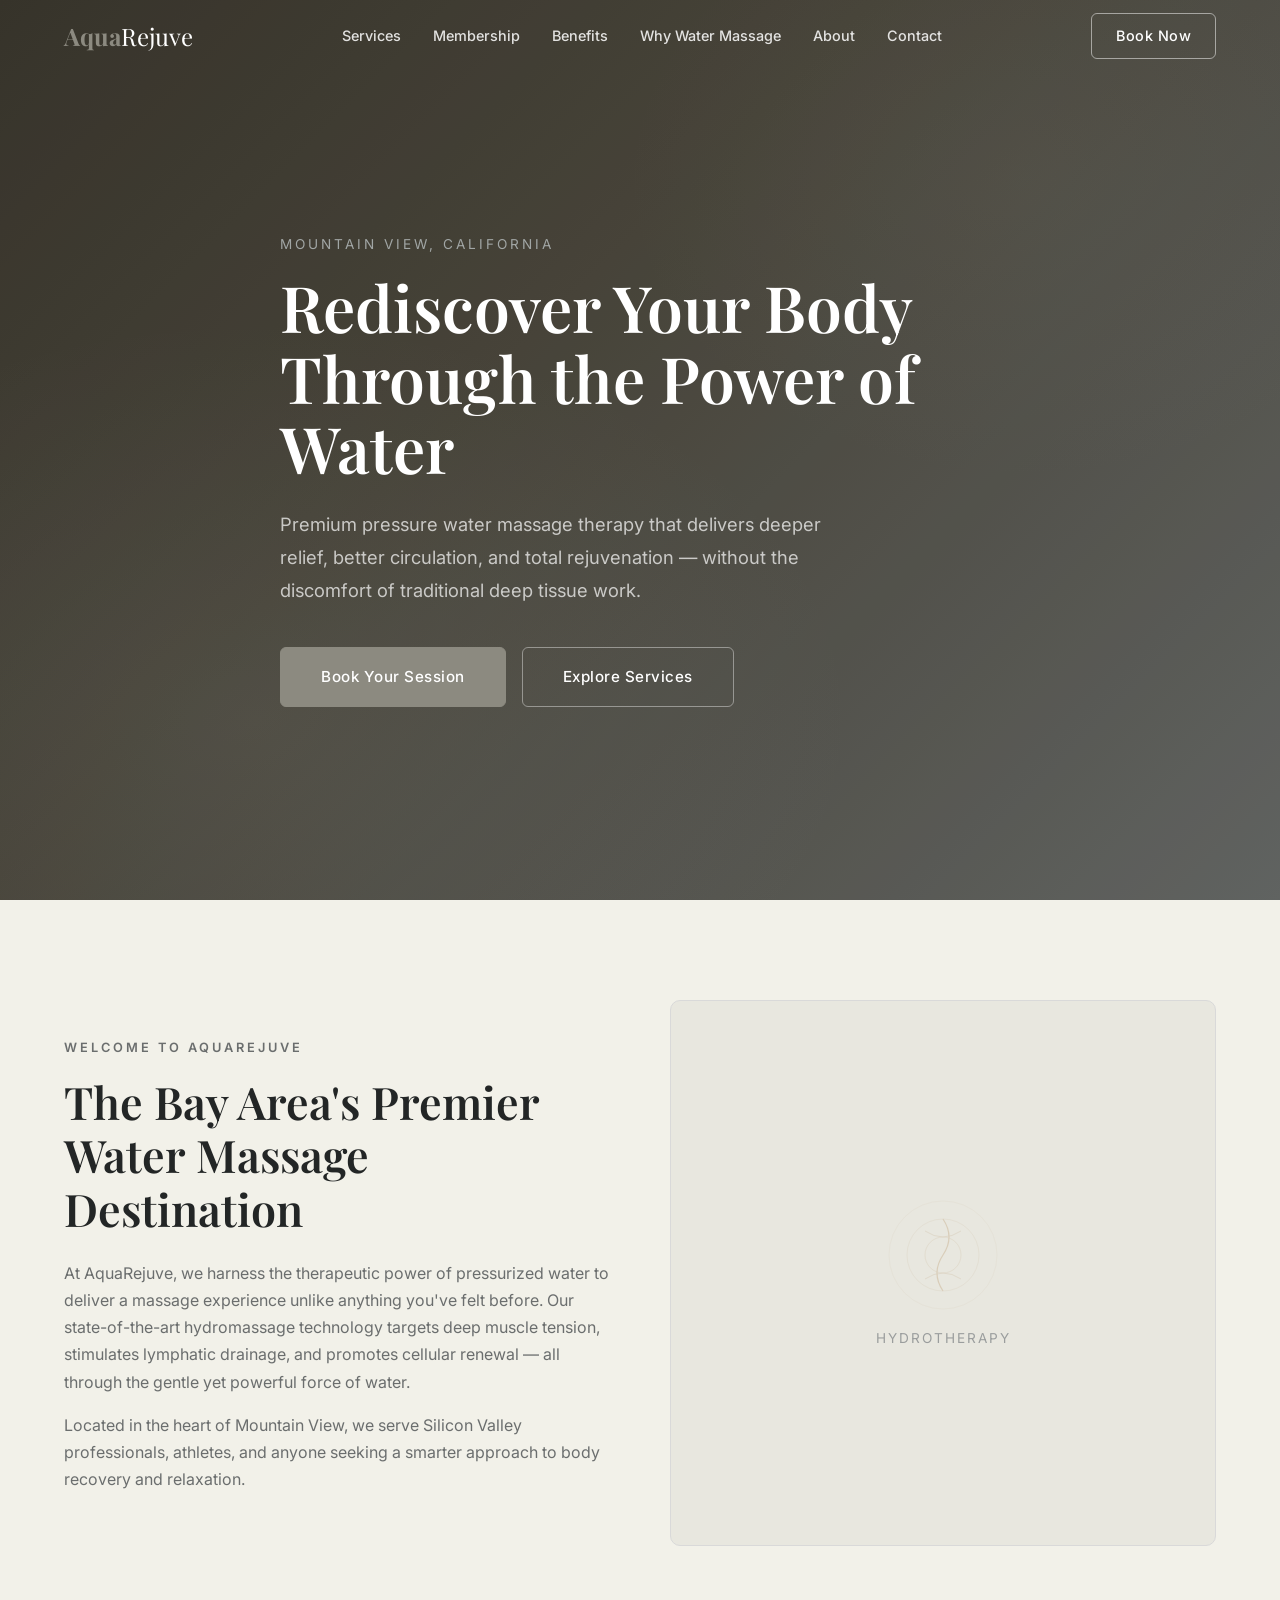
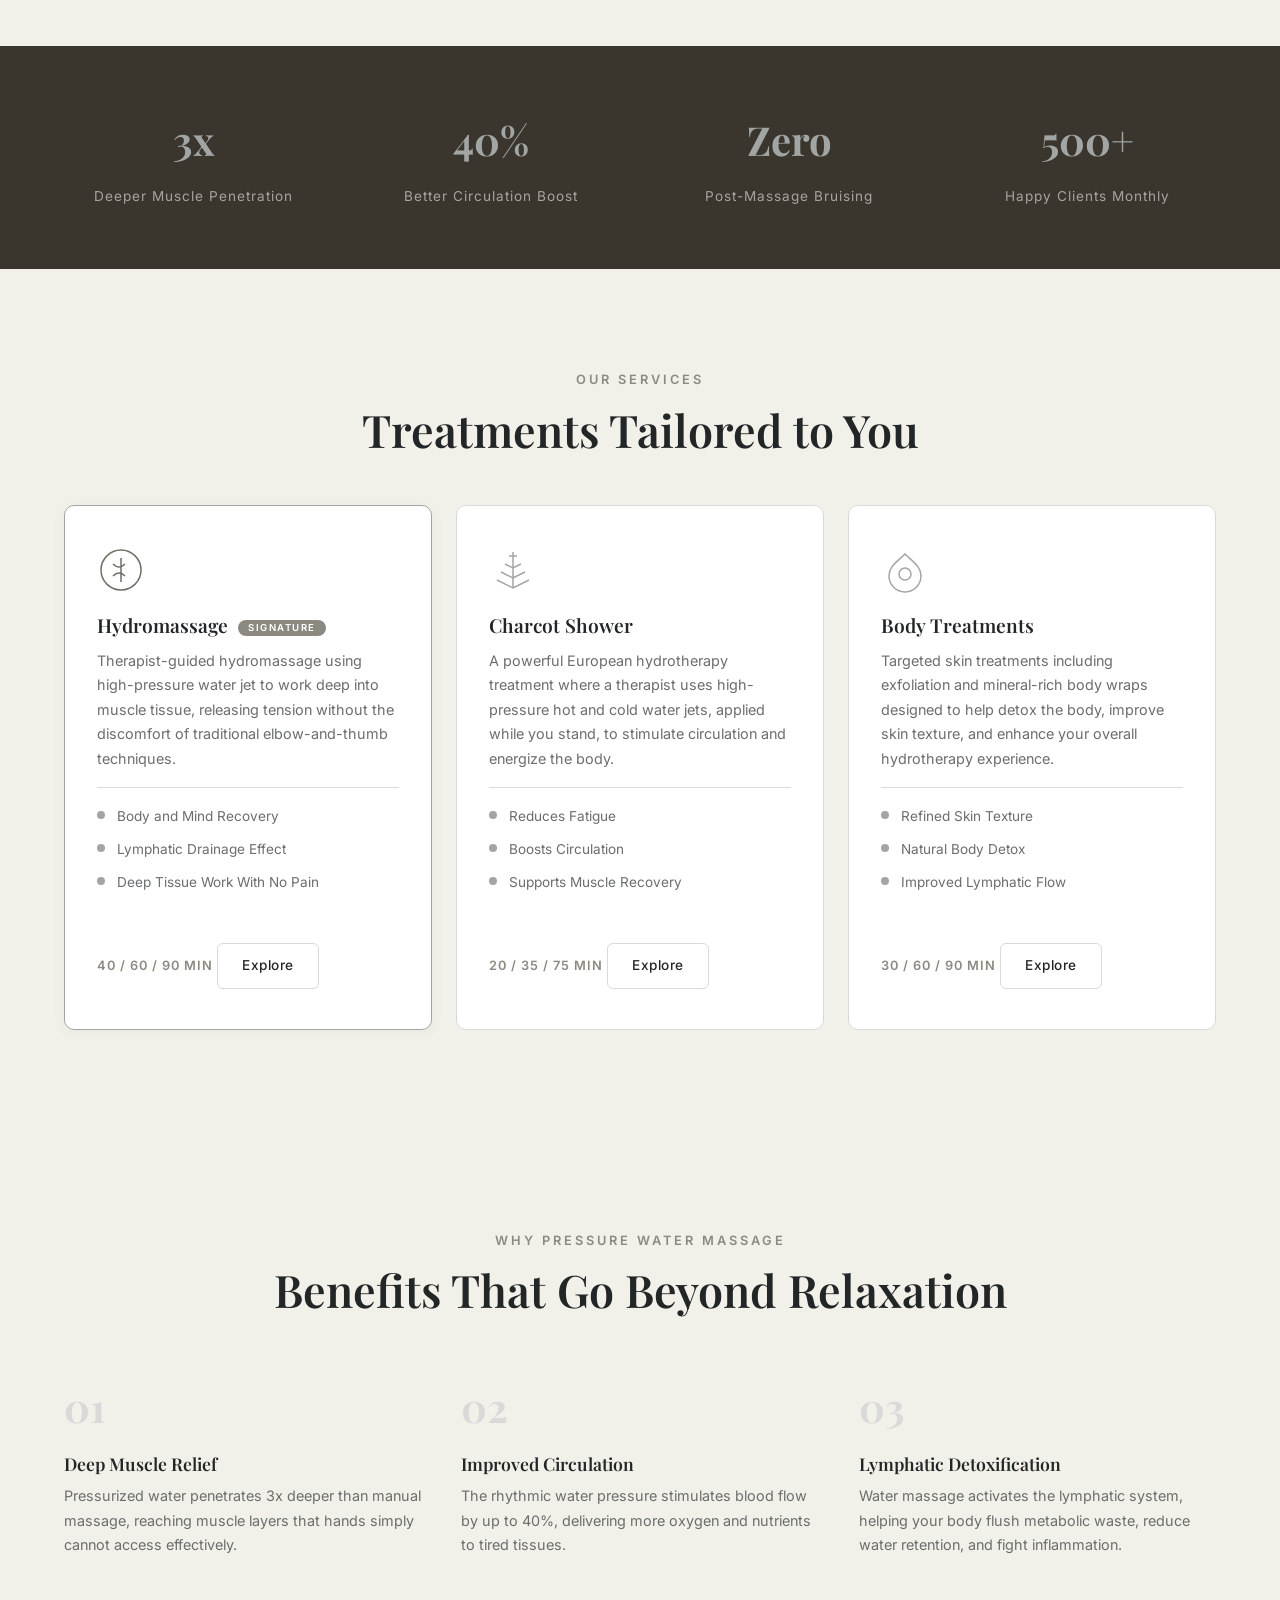
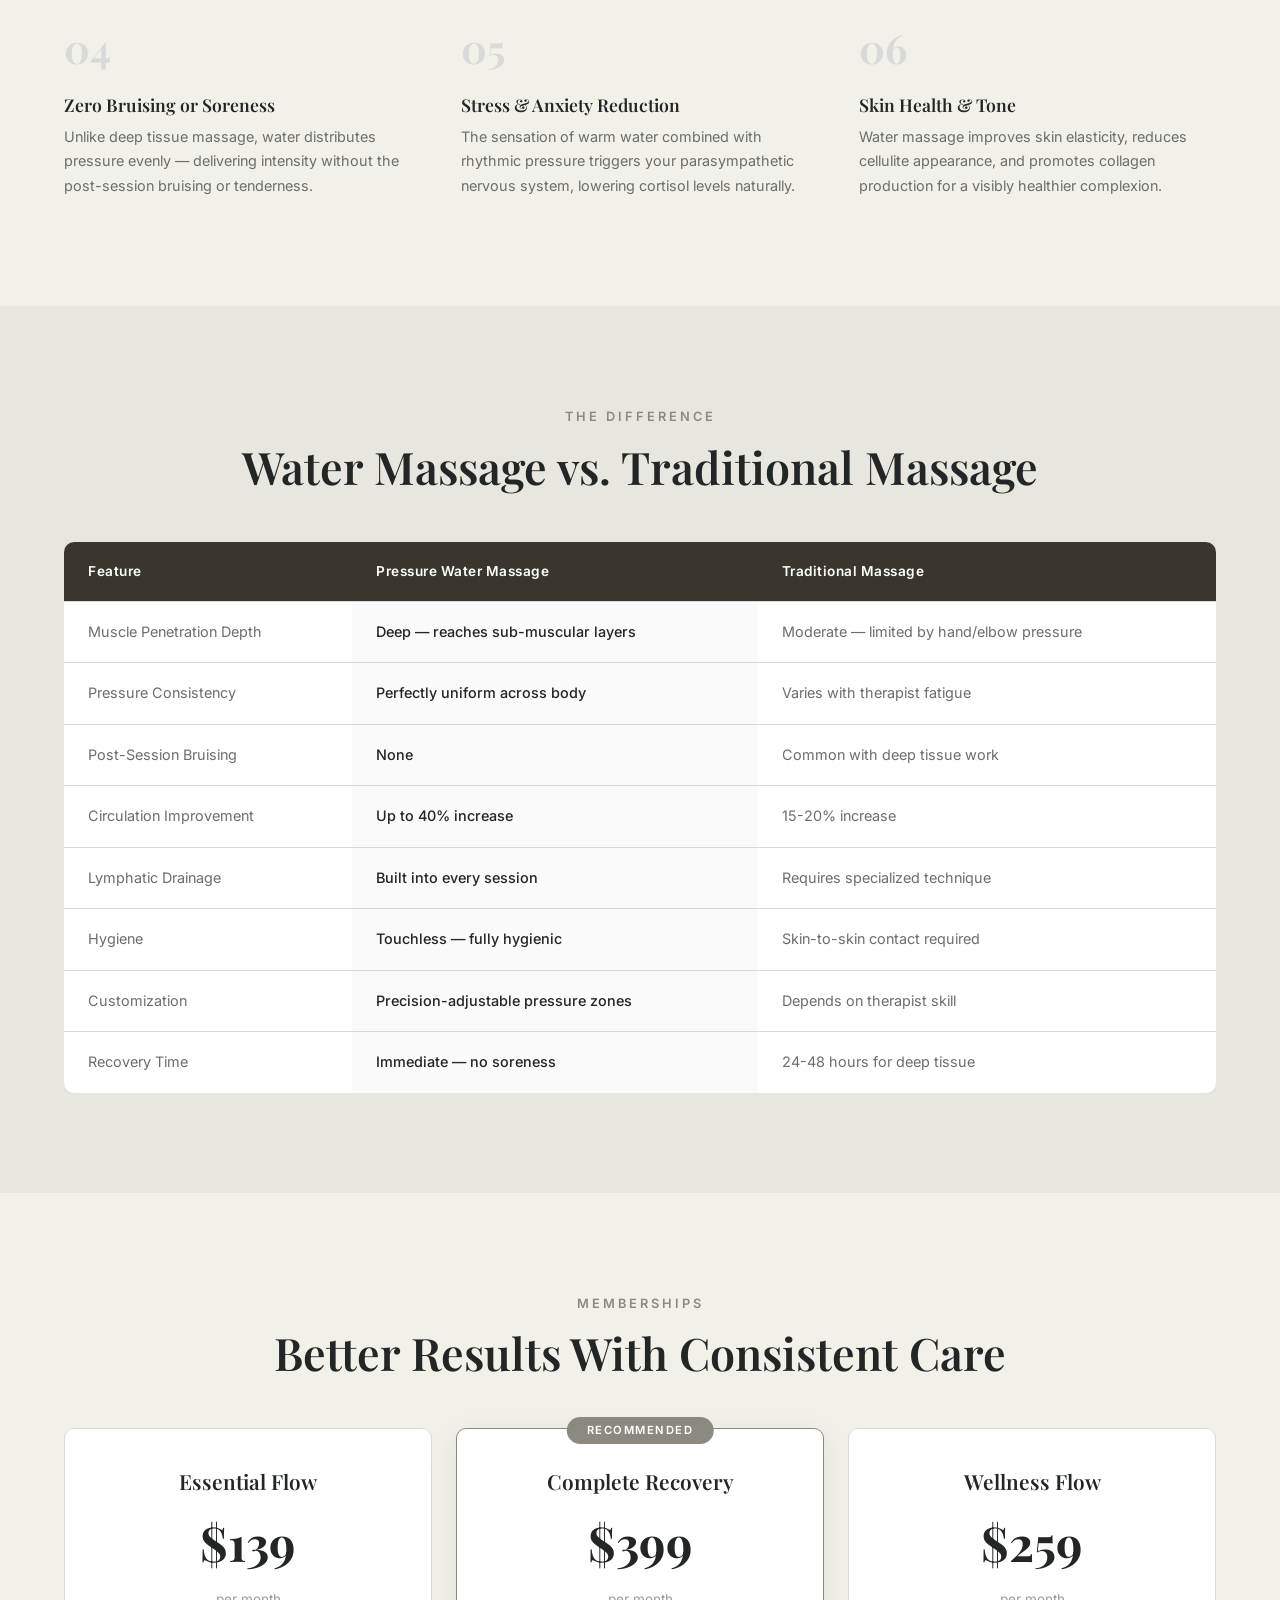
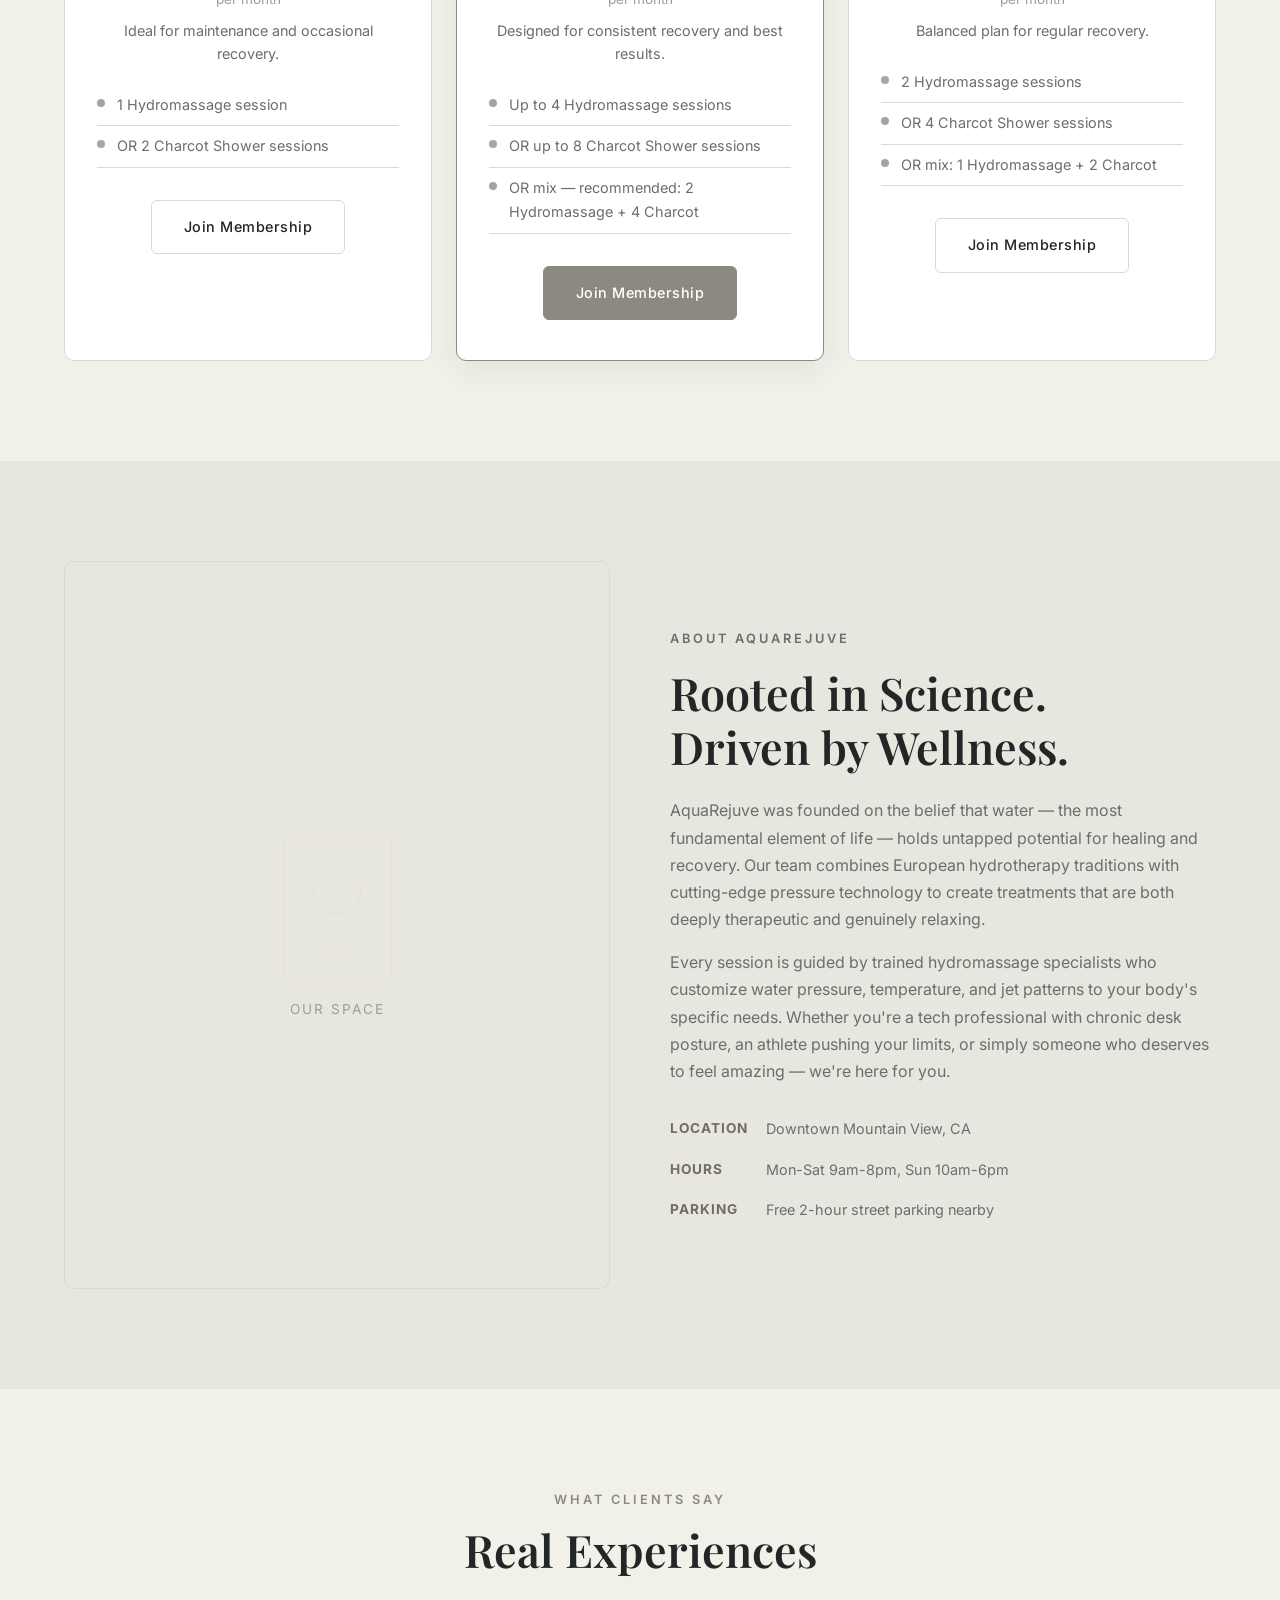
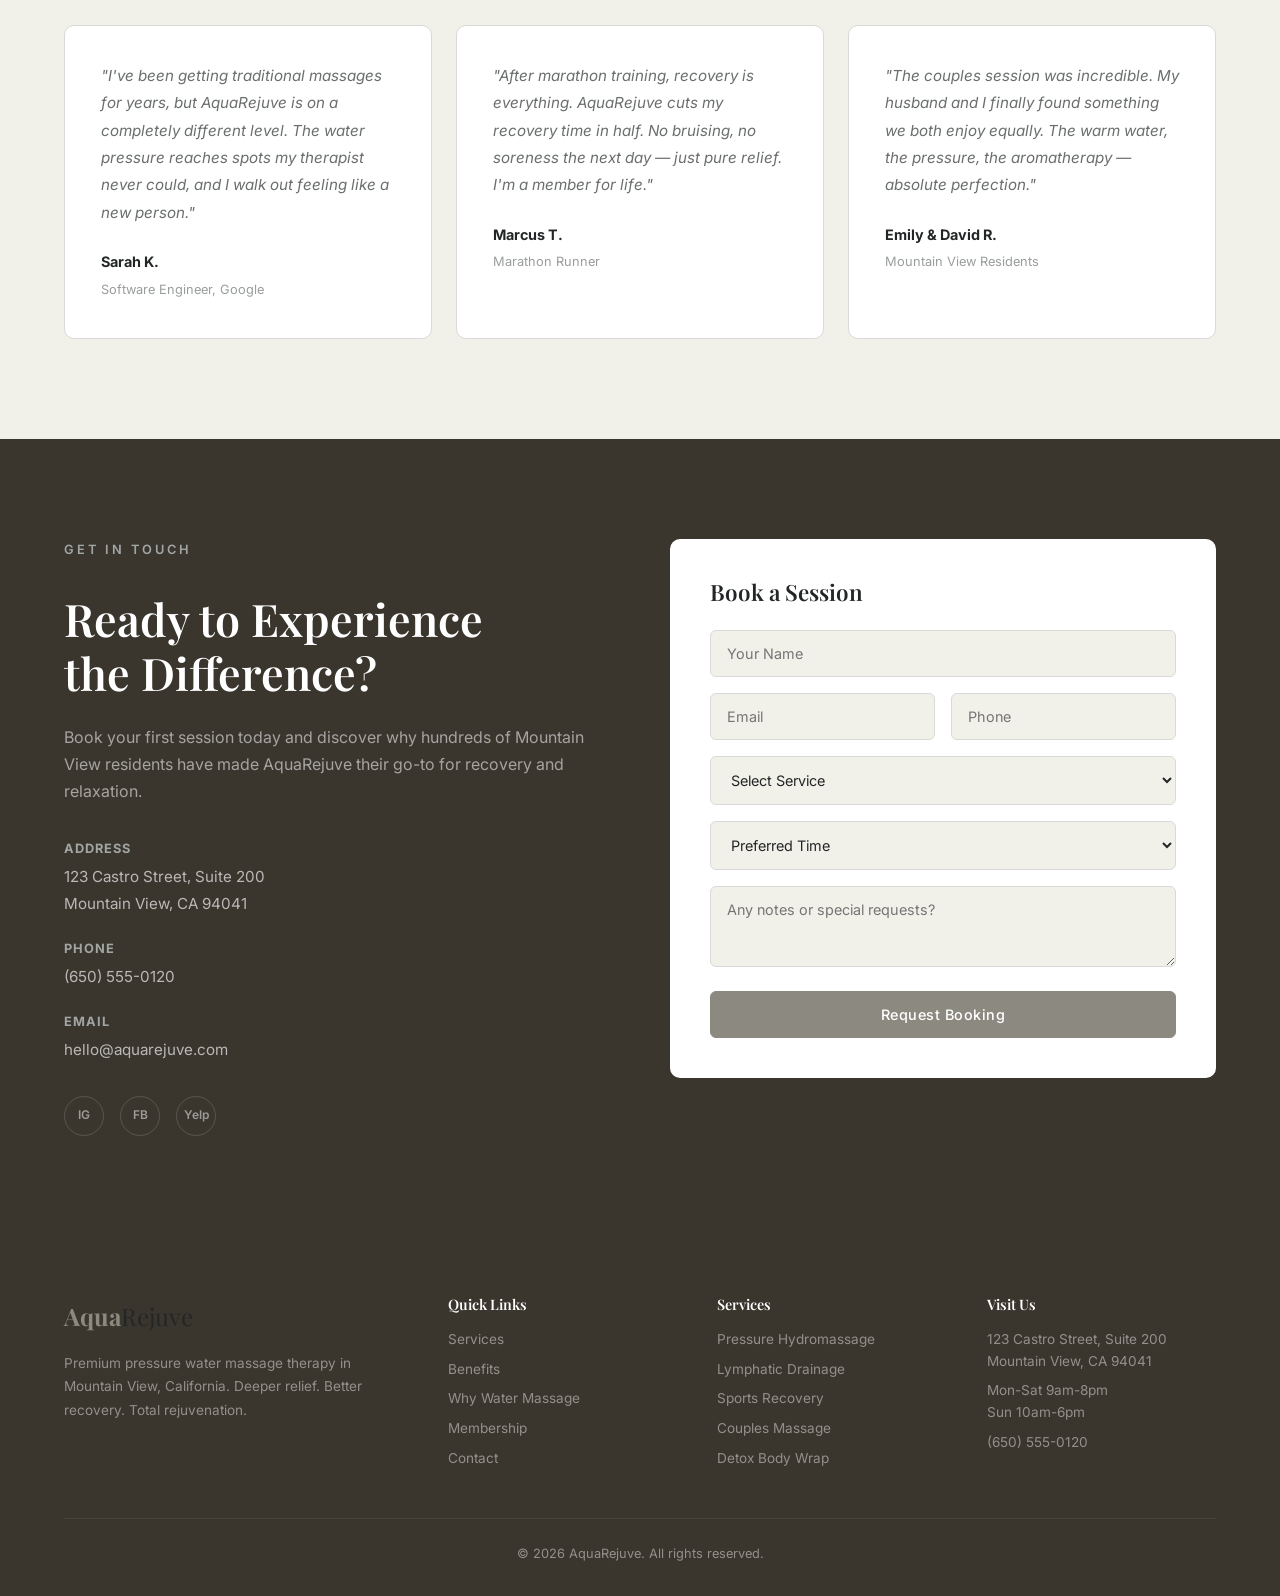
==== commit 980b51de: "Lighten overall palette, add warm #F2F1E9 contrast, permanent Explore buttons Warmer lighter backgro" ====
--- a/index.html
+++ b/index.html
@@ -117,7 +117,7 @@
             <li>Deep Tissue Work With No Pain</li>
           </ul>
           <span class="service-duration">40 / 60 / 90 min</span>
-          <span class="service-link">Explore Hydromassage &rarr;</span>
+          <span class="service-link">Explore</span>
         </a>
 
         <a href="services/charcot-shower.html" class="service-card" target="_blank">
@@ -132,7 +132,7 @@
             <li>Supports Muscle Recovery</li>
           </ul>
           <span class="service-duration">20 / 35 / 75 min</span>
-          <span class="service-link">Explore Charcot Shower &rarr;</span>
+          <span class="service-link">Explore</span>
         </a>
 
         <a href="services/detox-body-wrap.html" class="service-card" target="_blank">
@@ -147,7 +147,7 @@
             <li>Improved Lymphatic Flow</li>
           </ul>
           <span class="service-duration">30 / 60 / 90 min</span>
-          <span class="service-link">Explore Body Treatments &rarr;</span>
+          <span class="service-link">Explore</span>
         </a>
 
       </div>
--- a/styles.css
+++ b/styles.css
@@ -5,16 +5,17 @@
    ═════════════���══════════════════════��══════════════════════════ */
 
 :root {
-  --color-bg: #F0F2F2;
-  --color-bg-alt: #D9D9D9;
-  --color-bg-dark: #26221A;
-  --color-bg-card: #F7F8F8;
+  --color-bg: #F2F1E9;
+  --color-bg-alt: #E8E7DF;
+  --color-bg-warm: #F2F1E9;
+  --color-bg-dark: #3a362e;
+  --color-bg-card: #ffffff;
   --color-primary: #8C8A80;
   --color-primary-dark: #6F6D64;
   --color-primary-light: #A1A6A5;
   --color-text: #232626;
-  --color-text-light: #565959;
-  --color-text-muted: #8C8A80;
+  --color-text-light: #6b6e6e;
+  --color-text-muted: #9a9d9d;
   --color-border: #D9D9D9;
   --color-white: #ffffff;
   --color-accent: #A1A6A5;
@@ -22,8 +23,8 @@
   --font-body: 'Inter', -apple-system, sans-serif;
   --radius: 10px;
   --radius-sm: 6px;
-  --shadow: 0 2px 16px rgba(35, 38, 38, 0.06);
-  --shadow-lg: 0 8px 32px rgba(35, 38, 38, 0.1);
+  --shadow: 0 2px 16px rgba(35, 38, 38, 0.04);
+  --shadow-lg: 0 8px 32px rgba(35, 38, 38, 0.07);
   --transition: 0.3s ease;
 }
 
@@ -129,7 +130,7 @@
 }
 
 .header.scrolled {
-  background: rgba(240, 242, 242, 0.95);
+  background: rgba(242, 241, 233, 0.95);
   backdrop-filter: blur(12px);
   box-shadow: 0 1px 8px rgba(35, 38, 38, 0.06);
 }
@@ -194,7 +195,7 @@
   min-height: 100vh;
   display: flex;
   align-items: center;
-  background: linear-gradient(135deg, #26221A 0%, #3a362e 40%, #565959 100%);
+  background: linear-gradient(135deg, #3a362e 0%, #4d493f 40%, #6b6e6e 100%);
   overflow: hidden;
 }
 
@@ -210,7 +211,7 @@
 .hero-overlay {
   position: absolute;
   inset: 0;
-  background: rgba(38, 34, 26, 0.25);
+  background: rgba(38, 34, 26, 0.15);
 }
 
 .hero-content {
@@ -316,7 +317,7 @@
 
 .services {
   padding: 100px 0;
-  background: var(--color-bg-alt);
+  background: var(--color-bg);
 }
 
 .services-grid {
@@ -402,19 +403,23 @@
 }
 
 .service-link {
-  display: block;
-  margin-top: 12px;
+  display: inline-block;
+  margin-top: 16px;
+  padding: 10px 24px;
+  font-family: var(--font-body);
   font-size: 0.85rem;
-  font-weight: 600;
-  color: var(--color-primary-dark);
-  opacity: 0;
-  transform: translateX(-8px);
+  font-weight: 500;
+  letter-spacing: 0.5px;
+  color: var(--color-text);
+  border: 1.5px solid var(--color-border);
+  border-radius: var(--radius-sm);
   transition: var(--transition);
 }
 
 .service-card:hover .service-link {
-  opacity: 1;
-  transform: translateX(0);
+  background: var(--color-primary);
+  color: var(--color-white);
+  border-color: var(--color-primary);
 }
 
 /* ── Service Includes List ──────────────────────────────────── */
@@ -811,7 +816,7 @@
 /* ── Footer ──────────────────────��───────────────────────────�� */
 
 .footer {
-  background: #1e1c17;
+  background: #3a362e;
   padding: 60px 0 32px;
   color: rgba(255, 255, 255, 0.45);
 }
@@ -890,7 +895,7 @@
     padding: 40px;
     gap: 24px;
     transition: var(--transition);
-    box-shadow: -4px 0 24px rgba(0,0,0,0.08);
+    box-shadow: -4px 0 24px rgba(0,0,0,0.06);
   }
   .nav-links.open { right: 0; }
   .nav-links a { color: var(--color-text) !important; font-size: 1.1rem; }
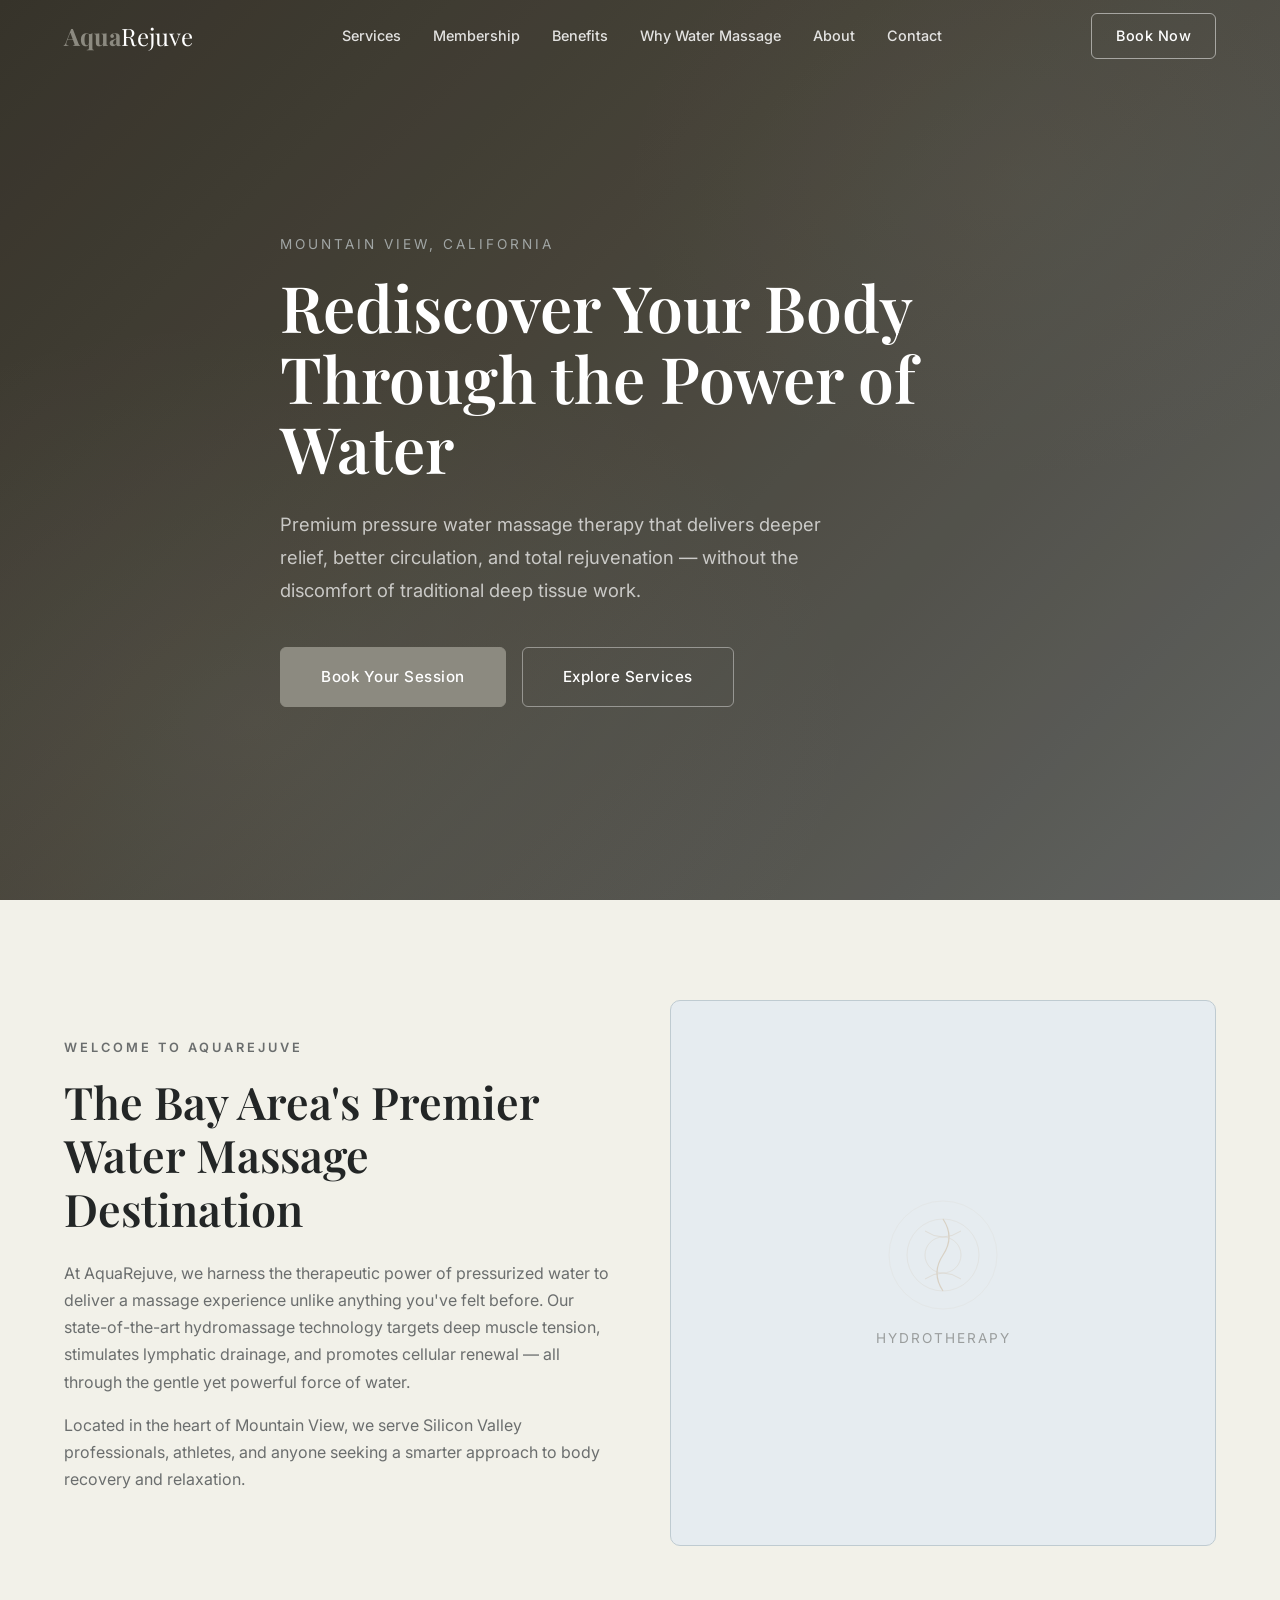
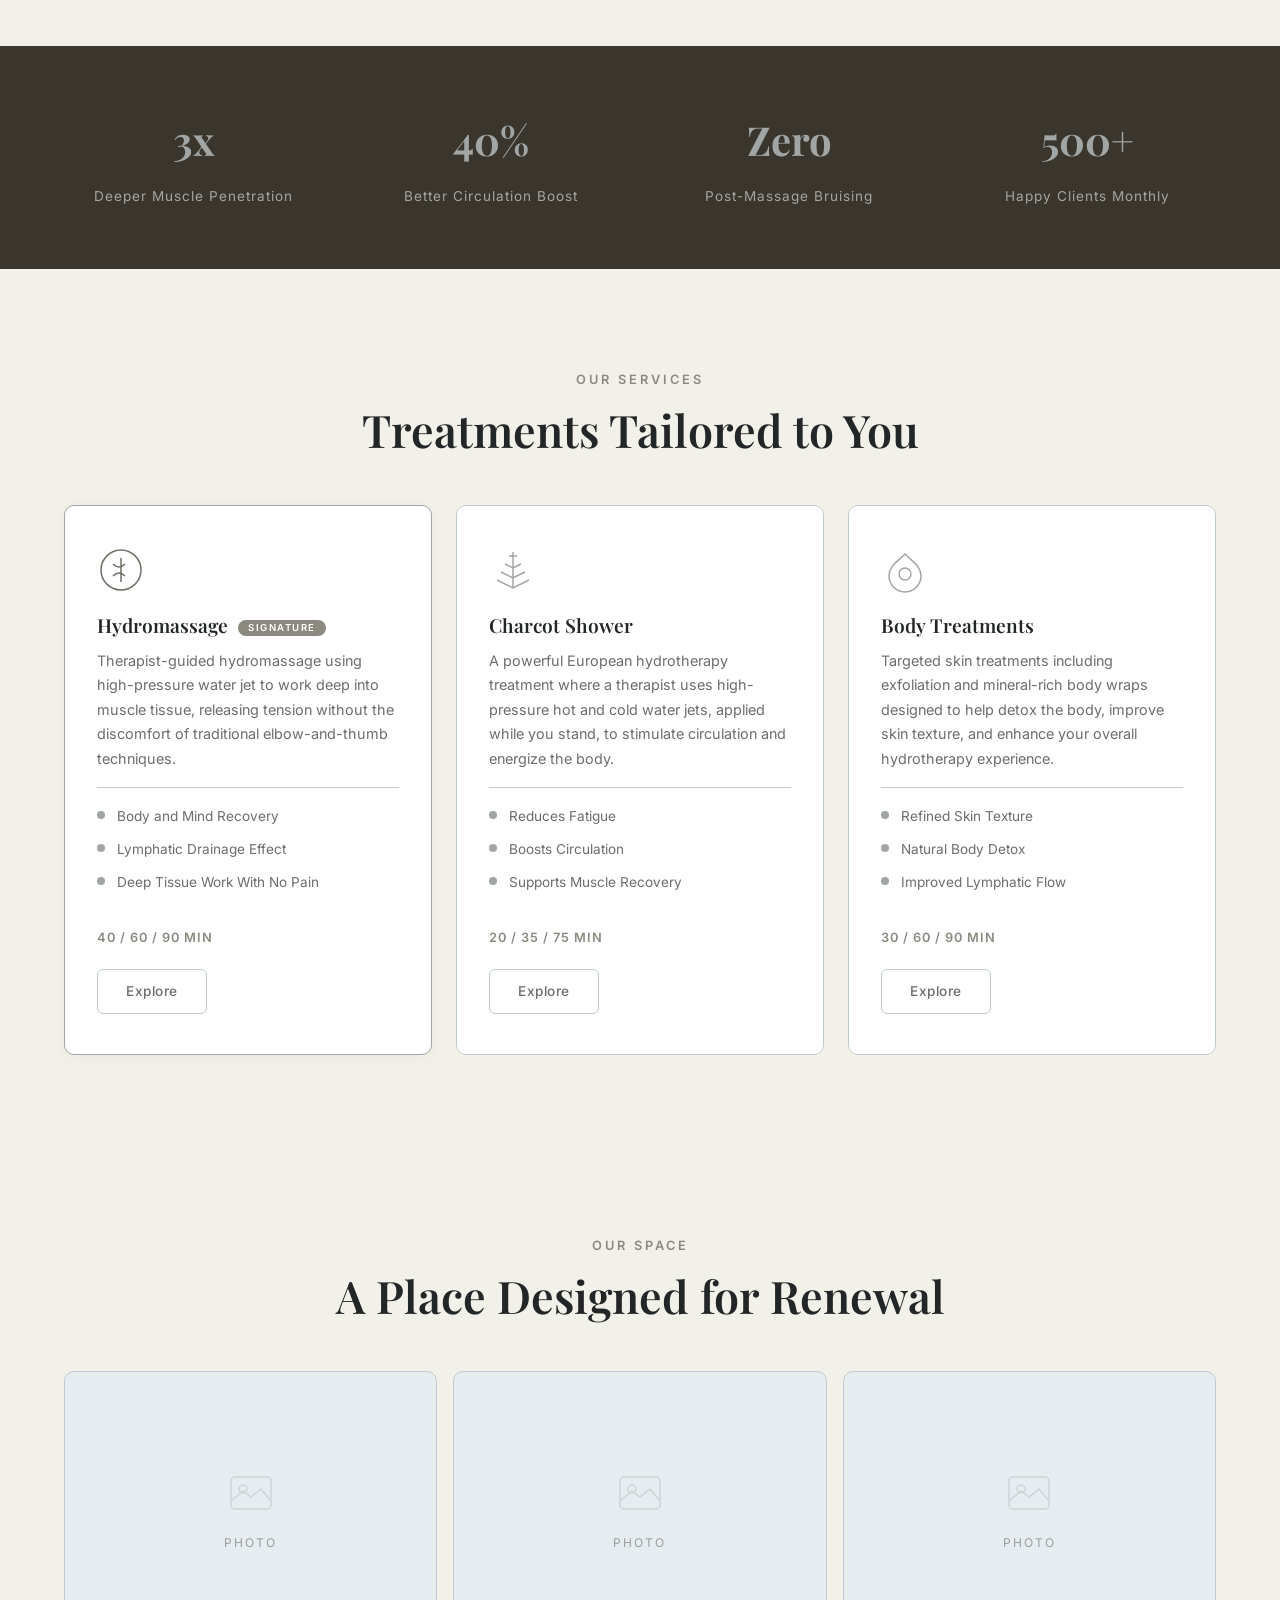
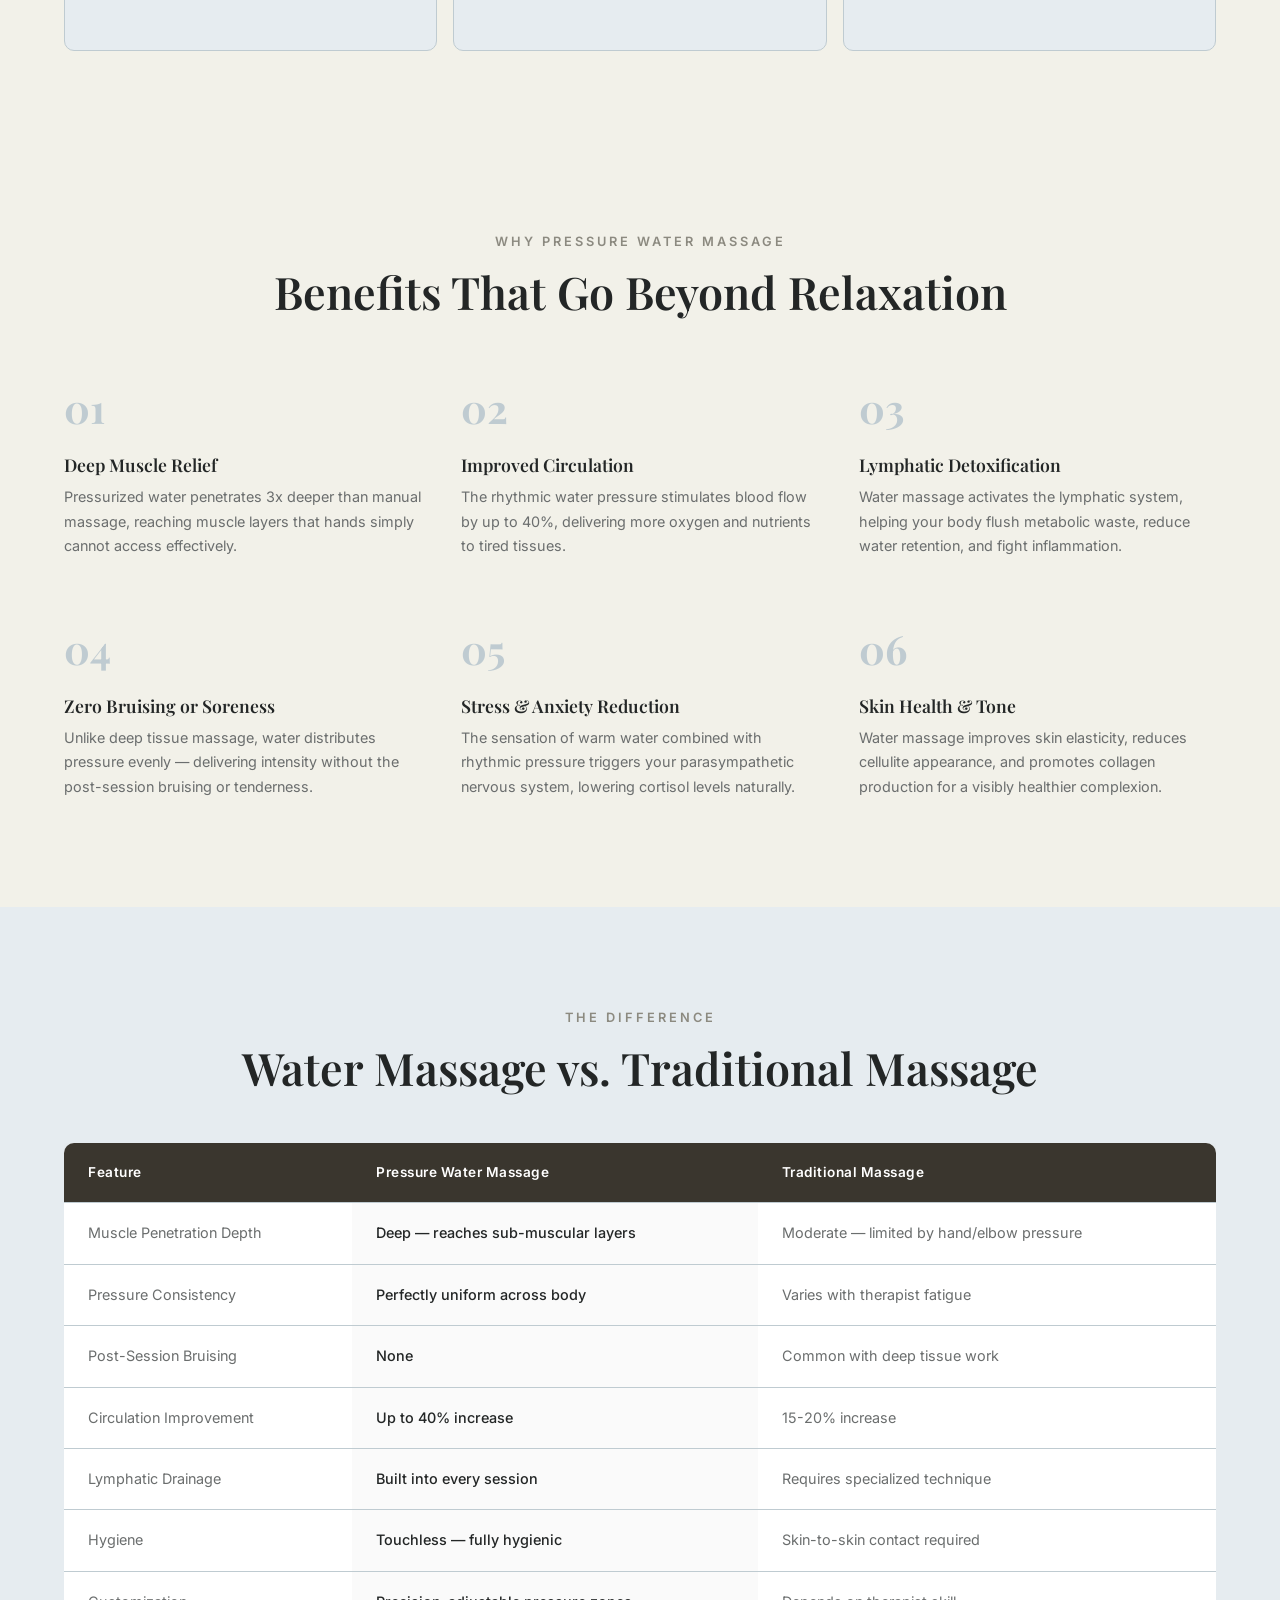
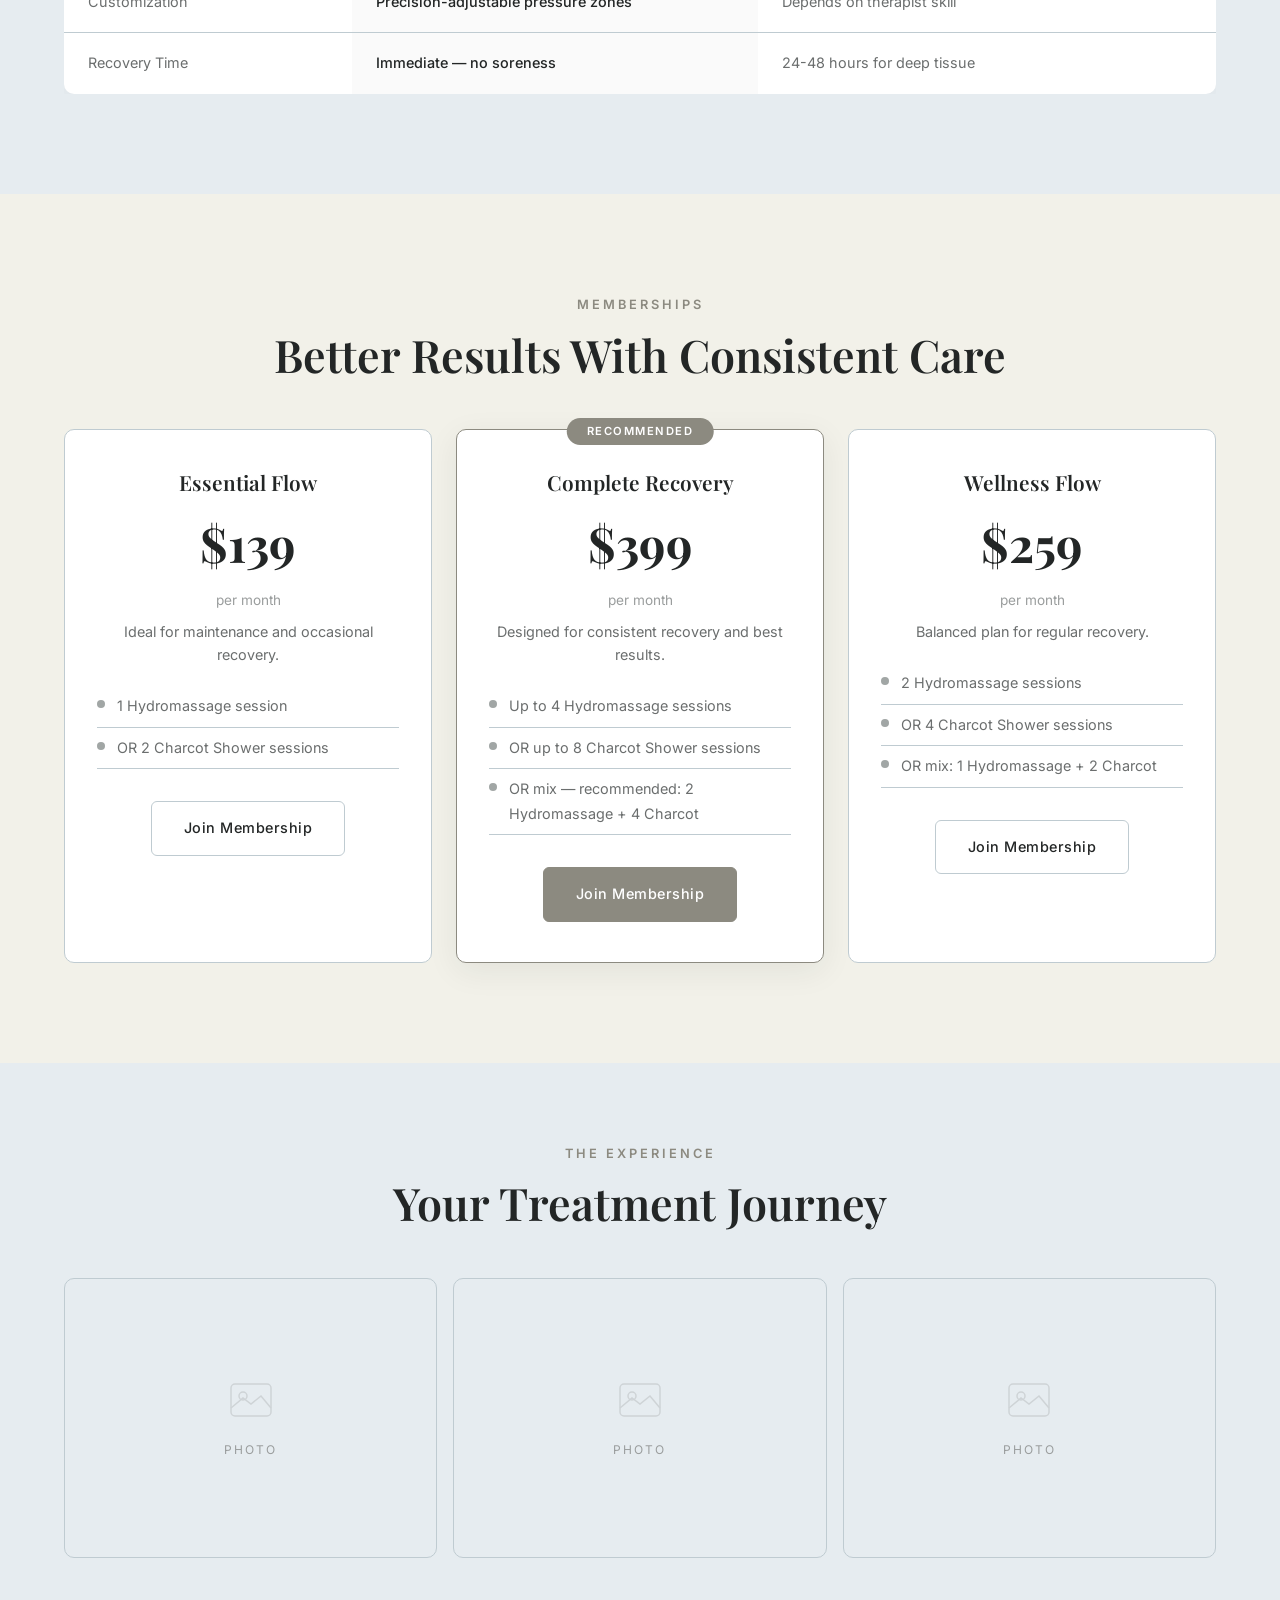
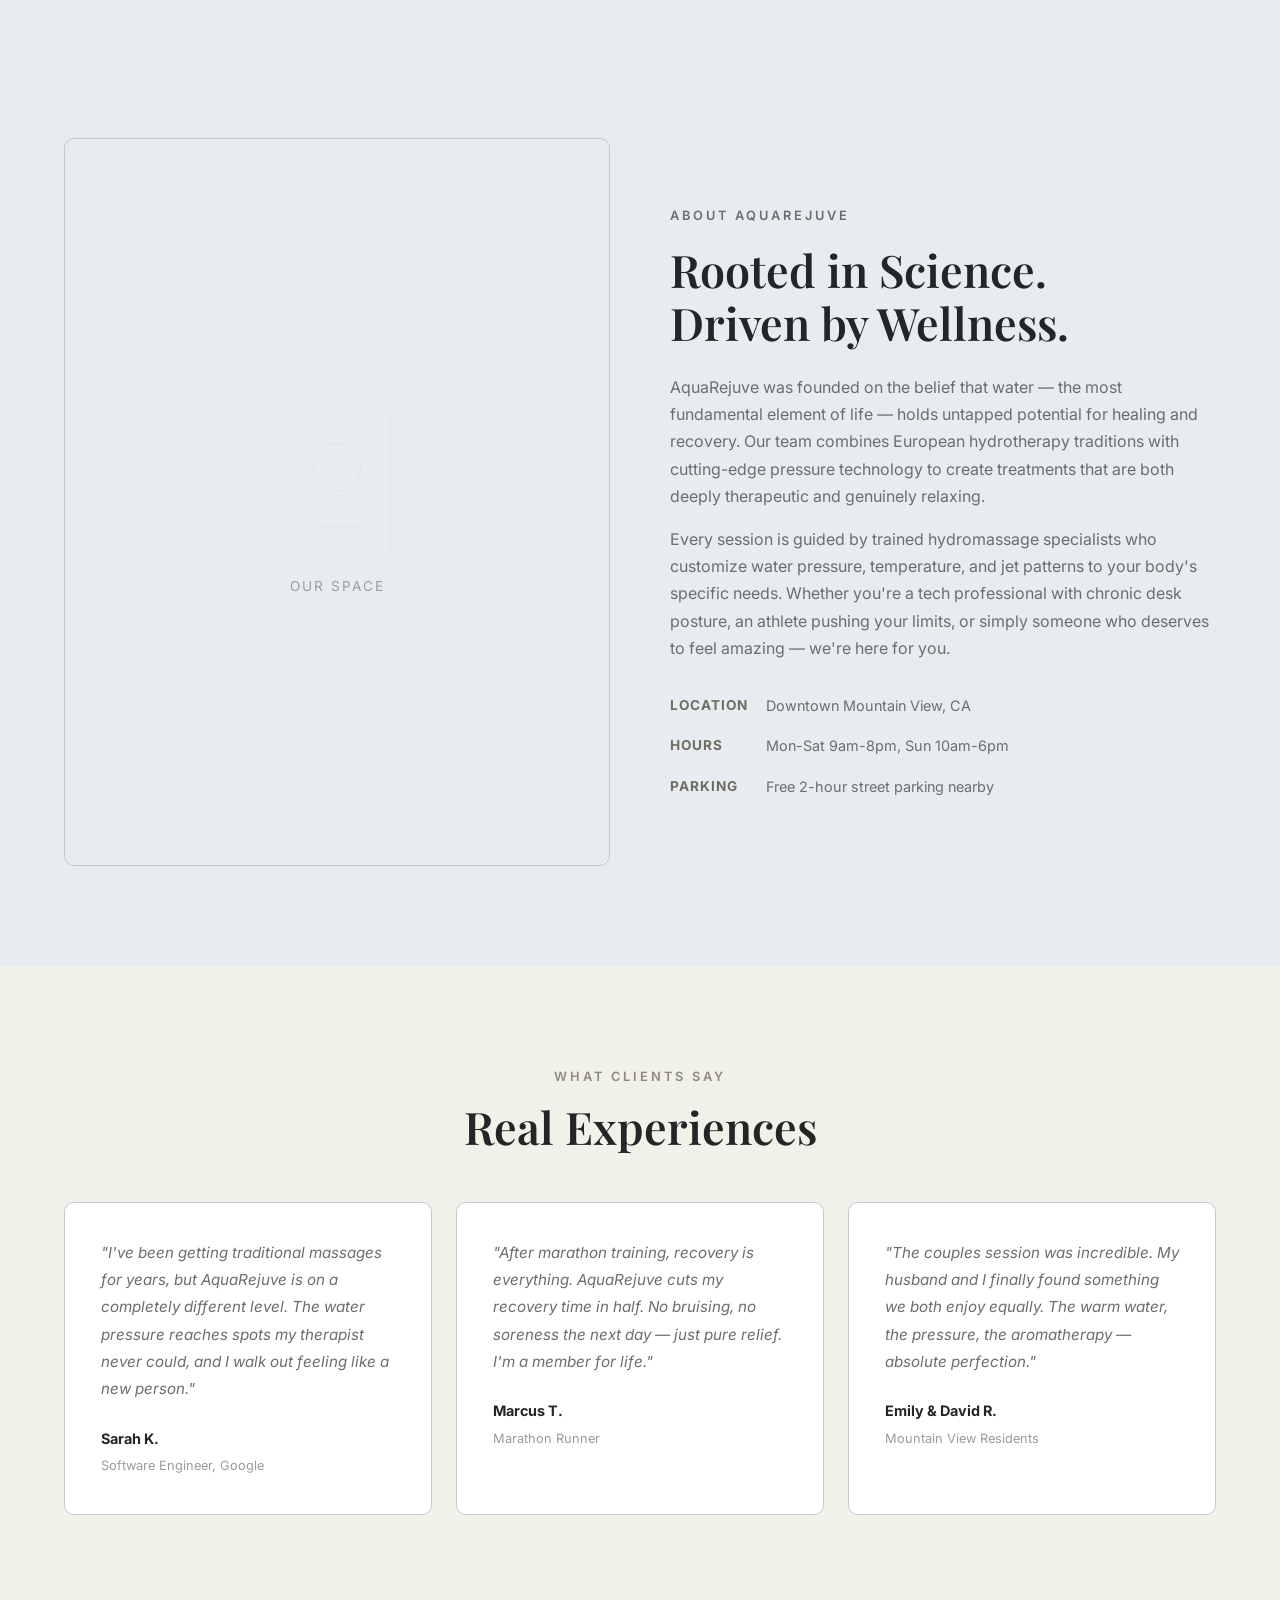
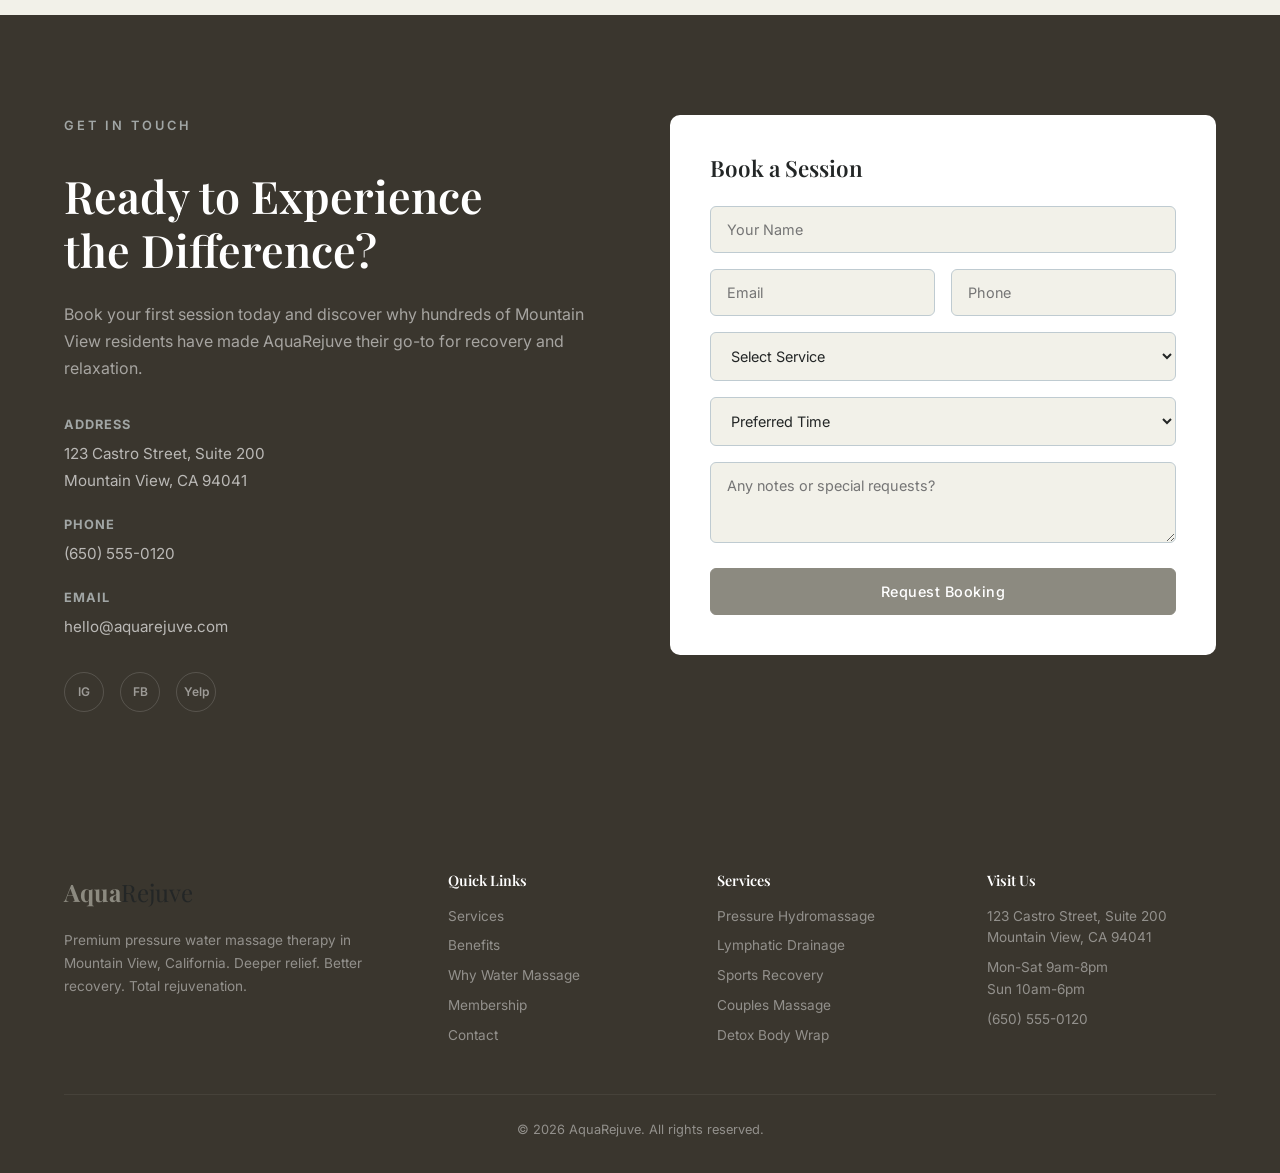
==== commit 31c4a106: "Bluish-gray borders (#BFCBD1), Explore below minutes, photo gallery sections Borders now soft blue-g" ====
--- a/index.html
+++ b/index.html
@@ -154,6 +154,34 @@
     </div>
   </section>
 
+  <!-- Gallery Section -->
+  <section class="gallery">
+    <div class="container">
+      <p class="section-tag center">Our Space</p>
+      <h2 class="section-title center">A Place Designed for Renewal</h2>
+      <div class="gallery-grid">
+        <div class="gallery-item">
+          <div class="gallery-placeholder">
+            <svg viewBox="0 0 48 48" fill="none"><rect x="4" y="8" width="40" height="32" rx="4" stroke="currentColor" stroke-width="1.5"/><circle cx="16" cy="20" r="4" stroke="currentColor" stroke-width="1.5"/><path d="M4 32l12-10 8 6 10-8 10 12" stroke="currentColor" stroke-width="1.5"/></svg>
+            <span>Photo</span>
+          </div>
+        </div>
+        <div class="gallery-item">
+          <div class="gallery-placeholder">
+            <svg viewBox="0 0 48 48" fill="none"><rect x="4" y="8" width="40" height="32" rx="4" stroke="currentColor" stroke-width="1.5"/><circle cx="16" cy="20" r="4" stroke="currentColor" stroke-width="1.5"/><path d="M4 32l12-10 8 6 10-8 10 12" stroke="currentColor" stroke-width="1.5"/></svg>
+            <span>Photo</span>
+          </div>
+        </div>
+        <div class="gallery-item">
+          <div class="gallery-placeholder">
+            <svg viewBox="0 0 48 48" fill="none"><rect x="4" y="8" width="40" height="32" rx="4" stroke="currentColor" stroke-width="1.5"/><circle cx="16" cy="20" r="4" stroke="currentColor" stroke-width="1.5"/><path d="M4 32l12-10 8 6 10-8 10 12" stroke="currentColor" stroke-width="1.5"/></svg>
+            <span>Photo</span>
+          </div>
+        </div>
+      </div>
+    </div>
+  </section>
+
   <!-- Benefits Section -->
   <section class="benefits" id="benefits">
     <div class="container">
@@ -301,6 +329,34 @@
     </div>
   </section>
 
+  <!-- Treatment Gallery Section -->
+  <section class="gallery" style="background: var(--color-bg-alt);">
+    <div class="container">
+      <p class="section-tag center">The Experience</p>
+      <h2 class="section-title center">Your Treatment Journey</h2>
+      <div class="gallery-grid">
+        <div class="gallery-item">
+          <div class="gallery-placeholder">
+            <svg viewBox="0 0 48 48" fill="none"><rect x="4" y="8" width="40" height="32" rx="4" stroke="currentColor" stroke-width="1.5"/><circle cx="16" cy="20" r="4" stroke="currentColor" stroke-width="1.5"/><path d="M4 32l12-10 8 6 10-8 10 12" stroke="currentColor" stroke-width="1.5"/></svg>
+            <span>Photo</span>
+          </div>
+        </div>
+        <div class="gallery-item">
+          <div class="gallery-placeholder">
+            <svg viewBox="0 0 48 48" fill="none"><rect x="4" y="8" width="40" height="32" rx="4" stroke="currentColor" stroke-width="1.5"/><circle cx="16" cy="20" r="4" stroke="currentColor" stroke-width="1.5"/><path d="M4 32l12-10 8 6 10-8 10 12" stroke="currentColor" stroke-width="1.5"/></svg>
+            <span>Photo</span>
+          </div>
+        </div>
+        <div class="gallery-item">
+          <div class="gallery-placeholder">
+            <svg viewBox="0 0 48 48" fill="none"><rect x="4" y="8" width="40" height="32" rx="4" stroke="currentColor" stroke-width="1.5"/><circle cx="16" cy="20" r="4" stroke="currentColor" stroke-width="1.5"/><path d="M4 32l12-10 8 6 10-8 10 12" stroke="currentColor" stroke-width="1.5"/></svg>
+            <span>Photo</span>
+          </div>
+        </div>
+      </div>
+    </div>
+  </section>
+
   <!-- About Section -->
   <section class="about" id="about">
     <div class="container">
--- a/styles.css
+++ b/styles.css
@@ -6,7 +6,7 @@
 
 :root {
   --color-bg: #F2F1E9;
-  --color-bg-alt: #E8E7DF;
+  --color-bg-alt: #E6ECF0;
   --color-bg-warm: #F2F1E9;
   --color-bg-dark: #3a362e;
   --color-bg-card: #ffffff;
@@ -16,7 +16,7 @@
   --color-text: #232626;
   --color-text-light: #6b6e6e;
   --color-text-muted: #9a9d9d;
-  --color-border: #D9D9D9;
+  --color-border: #BFCBD1;
   --color-white: #ffffff;
   --color-accent: #A1A6A5;
   --font-heading: 'Playfair Display', Georgia, serif;
@@ -387,12 +387,14 @@
 }
 
 .service-duration {
+  display: block;
   font-family: var(--font-body);
   font-size: 0.8rem;
   color: var(--color-primary);
   font-weight: 600;
   letter-spacing: 1px;
   text-transform: uppercase;
+  margin-bottom: 20px;
 }
 
 a.service-card {
@@ -404,21 +406,22 @@
 
 .service-link {
   display: inline-block;
-  margin-top: 16px;
-  padding: 10px 24px;
+  margin-top: 0;
+  padding: 10px 28px;
   font-family: var(--font-body);
   font-size: 0.85rem;
   font-weight: 500;
   letter-spacing: 0.5px;
-  color: var(--color-text);
+  color: var(--color-text-light);
+  background: transparent;
   border: 1.5px solid var(--color-border);
   border-radius: var(--radius-sm);
   transition: var(--transition);
 }
 
 .service-card:hover .service-link {
+  color: var(--color-white);
   background: var(--color-primary);
-  color: var(--color-white);
   border-color: var(--color-primary);
 }
 
@@ -857,7 +860,61 @@
   font-size: 0.8rem;
 }
 
-/* ── Animations ──────���──────────────────────────────────────── */
+/* ── Gallery / Photo Sections ───────────────────────────────── */
+
+.gallery {
+  padding: 80px 0;
+}
+
+.gallery-grid {
+  display: grid;
+  grid-template-columns: repeat(3, 1fr);
+  gap: 16px;
+  margin-top: 48px;
+}
+
+.gallery-item {
+  background: var(--color-bg-alt);
+  border: 1px solid var(--color-border);
+  border-radius: var(--radius);
+  aspect-ratio: 4/3;
+  overflow: hidden;
+  display: flex;
+  align-items: center;
+  justify-content: center;
+  transition: var(--transition);
+}
+
+.gallery-item:hover {
+  box-shadow: var(--shadow-lg);
+}
+
+.gallery-item img {
+  width: 100%;
+  height: 100%;
+  object-fit: cover;
+}
+
+.gallery-placeholder {
+  text-align: center;
+  color: var(--color-text-muted);
+}
+
+.gallery-placeholder svg {
+  width: 48px;
+  height: 48px;
+  opacity: 0.3;
+  margin-bottom: 8px;
+}
+
+.gallery-placeholder span {
+  display: block;
+  font-size: 0.75rem;
+  letter-spacing: 2px;
+  text-transform: uppercase;
+}
+
+/* ── Animations ──────────────────────────────────────────────── */
 
 .fade-in {
   opacity: 0;
@@ -915,7 +972,8 @@
   .services-grid.services-grid-3,
   .benefits-grid,
   .pricing-grid,
-  .testimonials-grid { grid-template-columns: 1fr; }
+  .testimonials-grid,
+  .gallery-grid { grid-template-columns: 1fr; }
 
   .form-row { grid-template-columns: 1fr; }
 
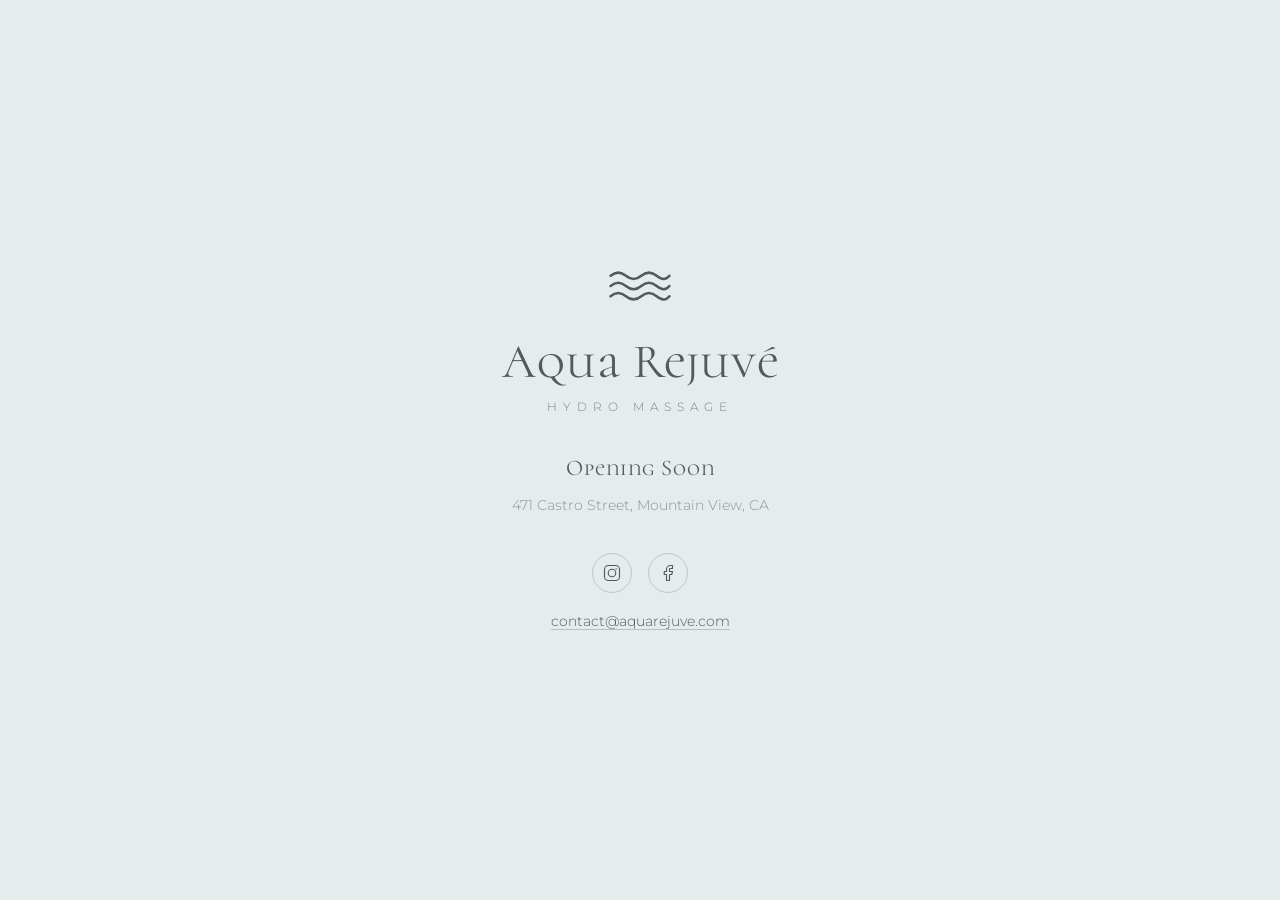
==== commit cda00589: "Replace site with "Opening Soon" landing page" ====
--- a/index.html
+++ b/index.html
@@ -3,587 +3,121 @@
 <head>
   <meta charset="UTF-8">
   <meta name="viewport" content="width=device-width, initial-scale=1.0">
-  <title>AquaRejuve - Pressure Water Massage | Mountain View, CA</title>
-  <meta name="description" content="AquaRejuve offers premium pressure water massage therapy in Mountain View, California. Experience deep tissue relief, improved circulation, and total relaxation.">
+  <title>Aqua Rejuvé — Opening Soon</title>
+  <meta name="description" content="Aqua Rejuvé — premium hydromassage and Charcot shower therapy. Opening soon in Mountain View, CA.">
   <link rel="preconnect" href="https://fonts.googleapis.com">
   <link rel="preconnect" href="https://fonts.gstatic.com" crossorigin>
-  <link href="https://fonts.googleapis.com/css2?family=Playfair+Display:wght@400;500;600;700&family=Inter:wght@300;400;500;600&display=swap" rel="stylesheet">
-  <link rel="stylesheet" href="styles.css">
+  <link href="https://fonts.googleapis.com/css2?family=Cormorant+Unicase:wght@400;500&family=Montserrat:wght@300;400;500&display=swap" rel="stylesheet">
+  <style>
+    * { box-sizing: border-box; margin: 0; padding: 0; }
+    body {
+      min-height: 100vh;
+      display: flex;
+      align-items: center;
+      justify-content: center;
+      background: #E4EDEC;
+      color: #565959;
+      font-family: 'Montserrat', 'Helvetica Neue', Arial, sans-serif;
+      text-align: center;
+      padding: 24px;
+    }
+    .container {
+      max-width: 520px;
+    }
+    .wave-icon {
+      width: 64px;
+      height: 30px;
+      color: #565959;
+      margin: 0 auto 28px;
+    }
+    h1 {
+      font-family: 'Cormorant Unicase', Georgia, serif;
+      font-size: clamp(2rem, 6vw, 3rem);
+      font-weight: 400;
+      letter-spacing: 1px;
+      margin-bottom: 8px;
+    }
+    .tagline {
+      font-size: 0.75rem;
+      letter-spacing: 6px;
+      text-transform: uppercase;
+      font-weight: 300;
+      margin-bottom: 40px;
+      opacity: 0.7;
+    }
+    .opening {
+      font-family: 'Cormorant Unicase', Georgia, serif;
+      font-size: 1.4rem;
+      font-weight: 400;
+      margin-bottom: 16px;
+      letter-spacing: 1px;
+    }
+    .location {
+      font-size: 0.85rem;
+      font-weight: 300;
+      opacity: 0.6;
+      margin-bottom: 40px;
+    }
+    .socials {
+      display: flex;
+      justify-content: center;
+      gap: 16px;
+      margin-bottom: 20px;
+    }
+    .socials a {
+      display: flex;
+      align-items: center;
+      justify-content: center;
+      width: 40px;
+      height: 40px;
+      border-radius: 50%;
+      border: 1px solid rgba(86, 89, 89, 0.25);
+      color: #565959;
+      text-decoration: none;
+      transition: 0.3s ease;
+    }
+    .socials a:hover {
+      border-color: #565959;
+      background: rgba(86, 89, 89, 0.08);
+    }
+    .socials svg {
+      width: 18px;
+      height: 18px;
+    }
+    .email {
+      font-size: 0.85rem;
+      font-weight: 300;
+    }
+    .email a {
+      color: #565959;
+      text-decoration: none;
+      border-bottom: 1px solid rgba(86, 89, 89, 0.3);
+    }
+    .email a:hover {
+      border-color: #565959;
+    }
+  </style>
 </head>
 <body>
-
-  <!-- Navigation -->
-  <header class="header" id="header">
-    <nav class="nav container">
-      <a href="#" class="nav-logo">
-        <span class="logo-aqua">Aqua</span><span class="logo-rejuve">Rejuve</span>
+  <div class="container">
+    <svg class="wave-icon" viewBox="0 0 50 22" fill="none" xmlns="http://www.w3.org/2000/svg">
+      <path d="M2 3 Q8 -2 14 3 Q20 8 26 3 Q32 -2 38 3 Q44 8 48 3" stroke="currentColor" stroke-width="2" stroke-linecap="round" fill="none"/>
+      <path d="M2 11 Q8 6 14 11 Q20 16 26 11 Q32 6 38 11 Q44 16 48 11" stroke="currentColor" stroke-width="2" stroke-linecap="round" fill="none"/>
+      <path d="M2 19 Q8 14 14 19 Q20 24 26 19 Q32 14 38 19 Q44 24 48 19" stroke="currentColor" stroke-width="2" stroke-linecap="round" fill="none"/>
+    </svg>
+    <h1>Aqua Rejuvé</h1>
+    <p class="tagline">Hydro Massage</p>
+    <p class="opening">Opening Soon</p>
+    <p class="location">471 Castro Street, Mountain View, CA</p>
+    <div class="socials">
+      <a href="https://instagram.com/aquarejuve/" target="_blank" aria-label="Instagram">
+        <svg viewBox="0 0 24 24" fill="none" stroke="currentColor" stroke-width="1.5" stroke-linecap="round" stroke-linejoin="round"><rect x="2" y="2" width="20" height="20" rx="5"/><circle cx="12" cy="12" r="5"/><circle cx="17.5" cy="6.5" r="1" fill="currentColor" stroke="none"/></svg>
       </a>
-      <ul class="nav-links" id="nav-links">
-        <li><a href="#services">Services</a></li>
-        <li><a href="#membership">Membership</a></li>
-        <li><a href="#benefits">Benefits</a></li>
-        <li><a href="#comparison">Why Water Massage</a></li>
-        <li><a href="#about">About</a></li>
-        <li><a href="#contact">Contact</a></li>
-      </ul>
-      <a href="#membership" class="btn btn-primary nav-cta">Book Now</a>
-      <button class="nav-toggle" id="nav-toggle" aria-label="Toggle menu">
-        <span></span><span></span><span></span>
-      </button>
-    </nav>
-  </header>
-
-  <!-- Hero Section -->
-  <section class="hero">
-    <div class="hero-overlay"></div>
-    <div class="hero-content container">
-      <p class="hero-tag">Mountain View, California</p>
-      <h1 class="hero-title">Rediscover Your Body<br>Through the Power of Water</h1>
-      <p class="hero-subtitle">Premium pressure water massage therapy that delivers deeper relief, better circulation, and total rejuvenation — without the discomfort of traditional deep tissue work.</p>
-      <div class="hero-actions">
-        <a href="#membership" class="btn btn-primary btn-lg">Book Your Session</a>
-        <a href="#services" class="btn btn-outline btn-lg">Explore Services</a>
-      </div>
+      <a href="https://facebook.com/aquarejuve" target="_blank" aria-label="Facebook">
+        <svg viewBox="0 0 24 24" fill="none" stroke="currentColor" stroke-width="1.5" stroke-linecap="round" stroke-linejoin="round"><path d="M18 2h-3a5 5 0 00-5 5v3H7v4h3v8h4v-8h3l1-4h-4V7a1 1 0 011-1h3z"/></svg>
+      </a>
     </div>
-  </section>
-
-  <!-- Intro Section -->
-  <section class="intro">
-    <div class="container">
-      <div class="intro-grid">
-        <div class="intro-text">
-          <p class="section-tag">Welcome to AquaRejuve</p>
-          <h2 class="section-title">The Bay Area's Premier<br>Water Massage Destination</h2>
-          <p>At AquaRejuve, we harness the therapeutic power of pressurized water to deliver a massage experience unlike anything you've felt before. Our state-of-the-art hydromassage technology targets deep muscle tension, stimulates lymphatic drainage, and promotes cellular renewal — all through the gentle yet powerful force of water.</p>
-          <p>Located in the heart of Mountain View, we serve Silicon Valley professionals, athletes, and anyone seeking a smarter approach to body recovery and relaxation.</p>
-        </div>
-        <div class="intro-image">
-          <div class="intro-image-placeholder">
-            <svg viewBox="0 0 200 200" fill="none" xmlns="http://www.w3.org/2000/svg">
-              <circle cx="100" cy="100" r="90" stroke="#c4a882" stroke-width="1" fill="none" opacity="0.3"/>
-              <circle cx="100" cy="100" r="60" stroke="#c4a882" stroke-width="1" fill="none" opacity="0.5"/>
-              <circle cx="100" cy="100" r="30" stroke="#c4a882" stroke-width="1" fill="none" opacity="0.7"/>
-              <path d="M100 40 Q120 70 100 100 Q80 130 100 160" stroke="#c4a882" stroke-width="2" fill="none"/>
-              <path d="M70 60 Q100 80 130 60" stroke="#c4a882" stroke-width="1.5" fill="none" opacity="0.6"/>
-              <path d="M70 140 Q100 120 130 140" stroke="#c4a882" stroke-width="1.5" fill="none" opacity="0.6"/>
-            </svg>
-            <span>Hydrotherapy</span>
-          </div>
-        </div>
-      </div>
-    </div>
-  </section>
-
-  <!-- Stats Bar -->
-  <section class="stats">
-    <div class="container">
-      <div class="stats-grid">
-        <div class="stat">
-          <span class="stat-number">3x</span>
-          <span class="stat-label">Deeper Muscle Penetration</span>
-        </div>
-        <div class="stat">
-          <span class="stat-number">40%</span>
-          <span class="stat-label">Better Circulation Boost</span>
-        </div>
-        <div class="stat">
-          <span class="stat-number">Zero</span>
-          <span class="stat-label">Post-Massage Bruising</span>
-        </div>
-        <div class="stat">
-          <span class="stat-number">500+</span>
-          <span class="stat-label">Happy Clients Monthly</span>
-        </div>
-      </div>
-    </div>
-  </section>
-
-  <!-- Services Section -->
-  <section class="services" id="services">
-    <div class="container">
-      <p class="section-tag center">Our Services</p>
-      <h2 class="section-title center">Treatments Tailored to You</h2>
-      <div class="services-grid services-grid-3">
-
-        <a href="services/pressure-hydromassage.html" class="service-card service-card-signature" target="_blank">
-          <div class="service-icon">
-            <svg viewBox="0 0 48 48" fill="none"><circle cx="24" cy="24" r="20" stroke="currentColor" stroke-width="1.5"/><path d="M24 12v24M16 18c4 4 8 4 12 0M16 30c4-4 8-4 12 0" stroke="currentColor" stroke-width="1.5"/></svg>
-          </div>
-          <h3>Hydromassage</h3>
-          <p>Therapist-guided hydromassage using high-pressure water jet to work deep into muscle tissue, releasing tension without the discomfort of traditional elbow-and-thumb techniques.</p>
-          <ul class="service-includes">
-            <li>Body and Mind Recovery</li>
-            <li>Lymphatic Drainage Effect</li>
-            <li>Deep Tissue Work With No Pain</li>
-          </ul>
-          <span class="service-duration">40 / 60 / 90 min</span>
-          <span class="service-link">Explore</span>
-        </a>
-
-        <a href="services/charcot-shower.html" class="service-card" target="_blank">
-          <div class="service-icon">
-            <svg viewBox="0 0 48 48" fill="none"><path d="M24 6v8M20 10h8M24 14v28M16 18l8 4 8-4M12 26l12 6 12-6M8 34l16 8 16-8" stroke="currentColor" stroke-width="1.5"/></svg>
-          </div>
-          <h3>Charcot Shower</h3>
-          <p>A powerful European hydrotherapy treatment where a therapist uses high-pressure hot and cold water jets, applied while you stand, to stimulate circulation and energize the body.</p>
-          <ul class="service-includes">
-            <li>Reduces Fatigue</li>
-            <li>Boosts Circulation</li>
-            <li>Supports Muscle Recovery</li>
-          </ul>
-          <span class="service-duration">20 / 35 / 75 min</span>
-          <span class="service-link">Explore</span>
-        </a>
-
-        <a href="services/detox-body-wrap.html" class="service-card" target="_blank">
-          <div class="service-icon">
-            <svg viewBox="0 0 48 48" fill="none"><path d="M24 8c-8 8-16 12-16 22a16 16 0 0032 0c0-10-8-14-16-22z" stroke="currentColor" stroke-width="1.5"/><circle cx="24" cy="28" r="6" stroke="currentColor" stroke-width="1.5"/></svg>
-          </div>
-          <h3>Body Treatments</h3>
-          <p>Targeted skin treatments including exfoliation and mineral-rich body wraps designed to help detox the body, improve skin texture, and enhance your overall hydrotherapy experience.</p>
-          <ul class="service-includes">
-            <li>Refined Skin Texture</li>
-            <li>Natural Body Detox</li>
-            <li>Improved Lymphatic Flow</li>
-          </ul>
-          <span class="service-duration">30 / 60 / 90 min</span>
-          <span class="service-link">Explore</span>
-        </a>
-
-      </div>
-    </div>
-  </section>
-
-  <!-- Gallery Section -->
-  <section class="gallery">
-    <div class="container">
-      <p class="section-tag center">Our Space</p>
-      <h2 class="section-title center">A Place Designed for Renewal</h2>
-      <div class="gallery-grid">
-        <div class="gallery-item">
-          <div class="gallery-placeholder">
-            <svg viewBox="0 0 48 48" fill="none"><rect x="4" y="8" width="40" height="32" rx="4" stroke="currentColor" stroke-width="1.5"/><circle cx="16" cy="20" r="4" stroke="currentColor" stroke-width="1.5"/><path d="M4 32l12-10 8 6 10-8 10 12" stroke="currentColor" stroke-width="1.5"/></svg>
-            <span>Photo</span>
-          </div>
-        </div>
-        <div class="gallery-item">
-          <div class="gallery-placeholder">
-            <svg viewBox="0 0 48 48" fill="none"><rect x="4" y="8" width="40" height="32" rx="4" stroke="currentColor" stroke-width="1.5"/><circle cx="16" cy="20" r="4" stroke="currentColor" stroke-width="1.5"/><path d="M4 32l12-10 8 6 10-8 10 12" stroke="currentColor" stroke-width="1.5"/></svg>
-            <span>Photo</span>
-          </div>
-        </div>
-        <div class="gallery-item">
-          <div class="gallery-placeholder">
-            <svg viewBox="0 0 48 48" fill="none"><rect x="4" y="8" width="40" height="32" rx="4" stroke="currentColor" stroke-width="1.5"/><circle cx="16" cy="20" r="4" stroke="currentColor" stroke-width="1.5"/><path d="M4 32l12-10 8 6 10-8 10 12" stroke="currentColor" stroke-width="1.5"/></svg>
-            <span>Photo</span>
-          </div>
-        </div>
-      </div>
-    </div>
-  </section>
-
-  <!-- Benefits Section -->
-  <section class="benefits" id="benefits">
-    <div class="container">
-      <p class="section-tag center">Why Pressure Water Massage</p>
-      <h2 class="section-title center">Benefits That Go Beyond Relaxation</h2>
-      <div class="benefits-grid">
-        <div class="benefit">
-          <div class="benefit-number">01</div>
-          <h3>Deep Muscle Relief</h3>
-          <p>Pressurized water penetrates 3x deeper than manual massage, reaching muscle layers that hands simply cannot access effectively.</p>
-        </div>
-        <div class="benefit">
-          <div class="benefit-number">02</div>
-          <h3>Improved Circulation</h3>
-          <p>The rhythmic water pressure stimulates blood flow by up to 40%, delivering more oxygen and nutrients to tired tissues.</p>
-        </div>
-        <div class="benefit">
-          <div class="benefit-number">03</div>
-          <h3>Lymphatic Detoxification</h3>
-          <p>Water massage activates the lymphatic system, helping your body flush metabolic waste, reduce water retention, and fight inflammation.</p>
-        </div>
-        <div class="benefit">
-          <div class="benefit-number">04</div>
-          <h3>Zero Bruising or Soreness</h3>
-          <p>Unlike deep tissue massage, water distributes pressure evenly — delivering intensity without the post-session bruising or tenderness.</p>
-        </div>
-        <div class="benefit">
-          <div class="benefit-number">05</div>
-          <h3>Stress & Anxiety Reduction</h3>
-          <p>The sensation of warm water combined with rhythmic pressure triggers your parasympathetic nervous system, lowering cortisol levels naturally.</p>
-        </div>
-        <div class="benefit">
-          <div class="benefit-number">06</div>
-          <h3>Skin Health & Tone</h3>
-          <p>Water massage improves skin elasticity, reduces cellulite appearance, and promotes collagen production for a visibly healthier complexion.</p>
-        </div>
-      </div>
-    </div>
-  </section>
-
-  <!-- Comparison Section -->
-  <section class="comparison" id="comparison">
-    <div class="container">
-      <p class="section-tag center">The Difference</p>
-      <h2 class="section-title center">Water Massage vs. Traditional Massage</h2>
-      <div class="comparison-table-wrapper">
-        <table class="comparison-table">
-          <thead>
-            <tr>
-              <th>Feature</th>
-              <th>Pressure Water Massage</th>
-              <th>Traditional Massage</th>
-            </tr>
-          </thead>
-          <tbody>
-            <tr>
-              <td>Muscle Penetration Depth</td>
-              <td class="highlight">Deep — reaches sub-muscular layers</td>
-              <td>Moderate — limited by hand/elbow pressure</td>
-            </tr>
-            <tr>
-              <td>Pressure Consistency</td>
-              <td class="highlight">Perfectly uniform across body</td>
-              <td>Varies with therapist fatigue</td>
-            </tr>
-            <tr>
-              <td>Post-Session Bruising</td>
-              <td class="highlight">None</td>
-              <td>Common with deep tissue work</td>
-            </tr>
-            <tr>
-              <td>Circulation Improvement</td>
-              <td class="highlight">Up to 40% increase</td>
-              <td>15-20% increase</td>
-            </tr>
-            <tr>
-              <td>Lymphatic Drainage</td>
-              <td class="highlight">Built into every session</td>
-              <td>Requires specialized technique</td>
-            </tr>
-            <tr>
-              <td>Hygiene</td>
-              <td class="highlight">Touchless — fully hygienic</td>
-              <td>Skin-to-skin contact required</td>
-            </tr>
-            <tr>
-              <td>Customization</td>
-              <td class="highlight">Precision-adjustable pressure zones</td>
-              <td>Depends on therapist skill</td>
-            </tr>
-            <tr>
-              <td>Recovery Time</td>
-              <td class="highlight">Immediate — no soreness</td>
-              <td>24-48 hours for deep tissue</td>
-            </tr>
-          </tbody>
-        </table>
-      </div>
-    </div>
-  </section>
-
-  <!-- Membership Section -->
-  <section class="pricing" id="membership">
-    <div class="container">
-      <p class="section-tag center">Memberships</p>
-      <h2 class="section-title center">Better Results With Consistent Care</h2>
-      <div class="pricing-grid">
-        <div class="price-card">
-          <h3>Essential Flow</h3>
-          <div class="price">$139</div>
-          <p class="price-duration">per month</p>
-          <p class="price-desc">Ideal for maintenance and occasional recovery.</p>
-          <ul>
-            <li>1 Hydromassage session</li>
-            <li>OR 2 Charcot Shower sessions</li>
-          </ul>
-          <a href="#contact" class="btn btn-outline">Join Membership</a>
-        </div>
-        <div class="price-card featured">
-          <div class="price-badge">Recommended</div>
-          <h3>Complete Recovery</h3>
-          <div class="price">$399</div>
-          <p class="price-duration">per month</p>
-          <p class="price-desc">Designed for consistent recovery and best results.</p>
-          <ul>
-            <li>Up to 4 Hydromassage sessions</li>
-            <li>OR up to 8 Charcot Shower sessions</li>
-            <li>OR mix — recommended: 2 Hydromassage + 4 Charcot</li>
-          </ul>
-          <a href="#contact" class="btn btn-primary">Join Membership</a>
-        </div>
-        <div class="price-card">
-          <h3>Wellness Flow</h3>
-          <div class="price">$259</div>
-          <p class="price-duration">per month</p>
-          <p class="price-desc">Balanced plan for regular recovery.</p>
-          <ul>
-            <li>2 Hydromassage sessions</li>
-            <li>OR 4 Charcot Shower sessions</li>
-            <li>OR mix: 1 Hydromassage + 2 Charcot</li>
-          </ul>
-          <a href="#contact" class="btn btn-outline">Join Membership</a>
-        </div>
-      </div>
-    </div>
-  </section>
-
-  <!-- Treatment Gallery Section -->
-  <section class="gallery" style="background: var(--color-bg-alt);">
-    <div class="container">
-      <p class="section-tag center">The Experience</p>
-      <h2 class="section-title center">Your Treatment Journey</h2>
-      <div class="gallery-grid">
-        <div class="gallery-item">
-          <div class="gallery-placeholder">
-            <svg viewBox="0 0 48 48" fill="none"><rect x="4" y="8" width="40" height="32" rx="4" stroke="currentColor" stroke-width="1.5"/><circle cx="16" cy="20" r="4" stroke="currentColor" stroke-width="1.5"/><path d="M4 32l12-10 8 6 10-8 10 12" stroke="currentColor" stroke-width="1.5"/></svg>
-            <span>Photo</span>
-          </div>
-        </div>
-        <div class="gallery-item">
-          <div class="gallery-placeholder">
-            <svg viewBox="0 0 48 48" fill="none"><rect x="4" y="8" width="40" height="32" rx="4" stroke="currentColor" stroke-width="1.5"/><circle cx="16" cy="20" r="4" stroke="currentColor" stroke-width="1.5"/><path d="M4 32l12-10 8 6 10-8 10 12" stroke="currentColor" stroke-width="1.5"/></svg>
-            <span>Photo</span>
-          </div>
-        </div>
-        <div class="gallery-item">
-          <div class="gallery-placeholder">
-            <svg viewBox="0 0 48 48" fill="none"><rect x="4" y="8" width="40" height="32" rx="4" stroke="currentColor" stroke-width="1.5"/><circle cx="16" cy="20" r="4" stroke="currentColor" stroke-width="1.5"/><path d="M4 32l12-10 8 6 10-8 10 12" stroke="currentColor" stroke-width="1.5"/></svg>
-            <span>Photo</span>
-          </div>
-        </div>
-      </div>
-    </div>
-  </section>
-
-  <!-- About Section -->
-  <section class="about" id="about">
-    <div class="container">
-      <div class="about-grid">
-        <div class="about-image">
-          <div class="about-image-placeholder">
-            <svg viewBox="0 0 200 260" fill="none" xmlns="http://www.w3.org/2000/svg">
-              <rect x="10" y="10" width="180" height="240" rx="8" stroke="#c4a882" stroke-width="1" fill="none" opacity="0.3"/>
-              <circle cx="100" cy="100" r="40" stroke="#c4a882" stroke-width="1" fill="none" opacity="0.4"/>
-              <path d="M60 200h80M80 180h40" stroke="#c4a882" stroke-width="1" opacity="0.3"/>
-            </svg>
-            <span>Our Space</span>
-          </div>
-        </div>
-        <div class="about-text">
-          <p class="section-tag">About AquaRejuve</p>
-          <h2 class="section-title">Rooted in Science.<br>Driven by Wellness.</h2>
-          <p>AquaRejuve was founded on the belief that water — the most fundamental element of life — holds untapped potential for healing and recovery. Our team combines European hydrotherapy traditions with cutting-edge pressure technology to create treatments that are both deeply therapeutic and genuinely relaxing.</p>
-          <p>Every session is guided by trained hydromassage specialists who customize water pressure, temperature, and jet patterns to your body's specific needs. Whether you're a tech professional with chronic desk posture, an athlete pushing your limits, or simply someone who deserves to feel amazing — we're here for you.</p>
-          <div class="about-details">
-            <div class="about-detail">
-              <strong>Location</strong>
-              <span>Downtown Mountain View, CA</span>
-            </div>
-            <div class="about-detail">
-              <strong>Hours</strong>
-              <span>Mon-Sat 9am-8pm, Sun 10am-6pm</span>
-            </div>
-            <div class="about-detail">
-              <strong>Parking</strong>
-              <span>Free 2-hour street parking nearby</span>
-            </div>
-          </div>
-        </div>
-      </div>
-    </div>
-  </section>
-
-  <!-- Testimonials -->
-  <section class="testimonials">
-    <div class="container">
-      <p class="section-tag center">What Clients Say</p>
-      <h2 class="section-title center">Real Experiences</h2>
-      <div class="testimonials-grid">
-        <div class="testimonial">
-          <p>"I've been getting traditional massages for years, but AquaRejuve is on a completely different level. The water pressure reaches spots my therapist never could, and I walk out feeling like a new person."</p>
-          <div class="testimonial-author">
-            <strong>Sarah K.</strong>
-            <span>Software Engineer, Google</span>
-          </div>
-        </div>
-        <div class="testimonial">
-          <p>"After marathon training, recovery is everything. AquaRejuve cuts my recovery time in half. No bruising, no soreness the next day — just pure relief. I'm a member for life."</p>
-          <div class="testimonial-author">
-            <strong>Marcus T.</strong>
-            <span>Marathon Runner</span>
-          </div>
-        </div>
-        <div class="testimonial">
-          <p>"The couples session was incredible. My husband and I finally found something we both enjoy equally. The warm water, the pressure, the aromatherapy — absolute perfection."</p>
-          <div class="testimonial-author">
-            <strong>Emily & David R.</strong>
-            <span>Mountain View Residents</span>
-          </div>
-        </div>
-      </div>
-    </div>
-  </section>
-
-  <!-- Contact / CTA Section -->
-  <section class="contact" id="contact">
-    <div class="container">
-      <div class="contact-grid">
-        <div class="contact-info">
-          <p class="section-tag">Get in Touch</p>
-          <h2 class="section-title">Ready to Experience<br>the Difference?</h2>
-          <p>Book your first session today and discover why hundreds of Mountain View residents have made AquaRejuve their go-to for recovery and relaxation.</p>
-          <div class="contact-details">
-            <div class="contact-item">
-              <strong>Address</strong>
-              <span>123 Castro Street, Suite 200<br>Mountain View, CA 94041</span>
-            </div>
-            <div class="contact-item">
-              <strong>Phone</strong>
-              <a href="tel:+16505550120">(650) 555-0120</a>
-            </div>
-            <div class="contact-item">
-              <strong>Email</strong>
-              <a href="mailto:hello@aquarejuve.com">hello@aquarejuve.com</a>
-            </div>
-          </div>
-          <div class="contact-socials">
-            <a href="#" aria-label="Instagram">IG</a>
-            <a href="#" aria-label="Facebook">FB</a>
-            <a href="#" aria-label="Yelp">Yelp</a>
-          </div>
-        </div>
-        <div class="contact-form-wrapper">
-          <form class="contact-form" onsubmit="event.preventDefault(); alert('Thank you! We will contact you shortly to confirm your booking.');">
-            <h3>Book a Session</h3>
-            <div class="form-group">
-              <input type="text" placeholder="Your Name" required>
-            </div>
-            <div class="form-row">
-              <div class="form-group">
-                <input type="email" placeholder="Email" required>
-              </div>
-              <div class="form-group">
-                <input type="tel" placeholder="Phone">
-              </div>
-            </div>
-            <div class="form-group">
-              <select required>
-                <option value="" disabled selected>Select Service</option>
-                <option>Express Rejuve (30 min) - $59</option>
-                <option>Signature Hydromassage (60 min) - $99</option>
-                <option>Ultimate Session (90 min) - $149</option>
-                <option>Couples Water Massage (60 min)</option>
-                <option>Recovery & Sports Therapy</option>
-                <option>Lymphatic Water Drainage</option>
-              </select>
-            </div>
-            <div class="form-group">
-              <select>
-                <option value="" disabled selected>Preferred Time</option>
-                <option>Morning (9am - 12pm)</option>
-                <option>Afternoon (12pm - 4pm)</option>
-                <option>Evening (4pm - 8pm)</option>
-              </select>
-            </div>
-            <div class="form-group">
-              <textarea placeholder="Any notes or special requests?" rows="3"></textarea>
-            </div>
-            <button type="submit" class="btn btn-primary btn-full">Request Booking</button>
-          </form>
-        </div>
-      </div>
-    </div>
-  </section>
-
-  <!-- Footer -->
-  <footer class="footer">
-    <div class="container">
-      <div class="footer-grid">
-        <div class="footer-brand">
-          <a href="#" class="nav-logo">
-            <span class="logo-aqua">Aqua</span><span class="logo-rejuve">Rejuve</span>
-          </a>
-          <p>Premium pressure water massage therapy in Mountain View, California. Deeper relief. Better recovery. Total rejuvenation.</p>
-        </div>
-        <div class="footer-links">
-          <h4>Quick Links</h4>
-          <a href="#services">Services</a>
-          <a href="#benefits">Benefits</a>
-          <a href="#comparison">Why Water Massage</a>
-          <a href="#membership">Membership</a>
-          <a href="#contact">Contact</a>
-        </div>
-        <div class="footer-links">
-          <h4>Services</h4>
-          <a href="#services">Pressure Hydromassage</a>
-          <a href="#services">Lymphatic Drainage</a>
-          <a href="#services">Sports Recovery</a>
-          <a href="#services">Couples Massage</a>
-          <a href="#services">Detox Body Wrap</a>
-        </div>
-        <div class="footer-links">
-          <h4>Visit Us</h4>
-          <p>123 Castro Street, Suite 200<br>Mountain View, CA 94041</p>
-          <p>Mon-Sat 9am-8pm<br>Sun 10am-6pm</p>
-          <a href="tel:+16505550120">(650) 555-0120</a>
-        </div>
-      </div>
-      <div class="footer-bottom">
-        <p>&copy; 2026 AquaRejuve. All rights reserved.</p>
-      </div>
-    </div>
-  </footer>
-
-  <script>
-    // Sticky header
-    const header = document.getElementById('header');
-    window.addEventListener('scroll', () => {
-      header.classList.toggle('scrolled', window.scrollY > 50);
-    });
-
-    // Mobile nav toggle
-    const toggle = document.getElementById('nav-toggle');
-    const links = document.getElementById('nav-links');
-    toggle.addEventListener('click', () => {
-      links.classList.toggle('open');
-      toggle.classList.toggle('active');
-    });
-
-    // Close mobile nav on link click
-    document.querySelectorAll('.nav-links a').forEach(link => {
-      link.addEventListener('click', () => {
-        links.classList.remove('open');
-        toggle.classList.remove('active');
-      });
-    });
-
-    // Smooth scroll
-    document.querySelectorAll('a[href^="#"]').forEach(anchor => {
-      anchor.addEventListener('click', function(e) {
-        e.preventDefault();
-        const target = document.querySelector(this.getAttribute('href'));
-        if (target) {
-          target.scrollIntoView({ behavior: 'smooth', block: 'start' });
-        }
-      });
-    });
-
-    // Fade-in on scroll
-    const observer = new IntersectionObserver((entries) => {
-      entries.forEach(entry => {
-        if (entry.isIntersecting) {
-          entry.target.classList.add('visible');
-        }
-      });
-    }, { threshold: 0.1 });
-
-    document.querySelectorAll('.service-card, .benefit, .testimonial, .price-card, .stat').forEach(el => {
-      el.classList.add('fade-in');
-      observer.observe(el);
-    });
-  </script>
-
+    <p class="email"><a href="mailto:contact@aquarejuve.com">contact@aquarejuve.com</a></p>
+  </div>
 </body>
 </html>
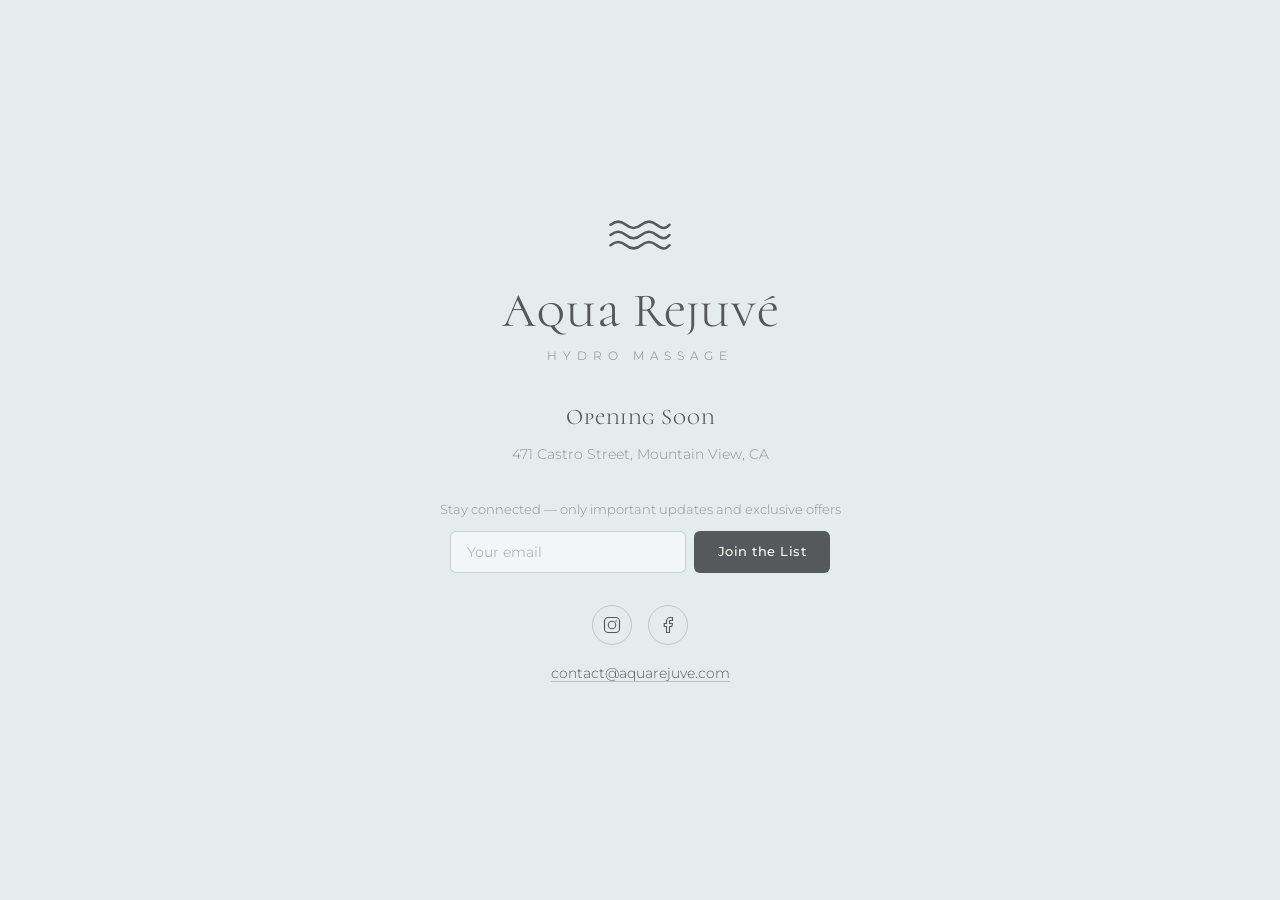
==== commit 3a982def: "Add email subscribe form connected to Google Sheets" ====
--- a/index.html
+++ b/index.html
@@ -84,6 +84,63 @@
       width: 18px;
       height: 18px;
     }
+    .subscribe {
+      margin-bottom: 32px;
+    }
+    .subscribe p {
+      font-size: 0.8rem;
+      font-weight: 300;
+      opacity: 0.6;
+      margin-bottom: 14px;
+    }
+    .subscribe-form {
+      display: flex;
+      gap: 8px;
+      max-width: 380px;
+      margin: 0 auto;
+    }
+    .subscribe-form input {
+      flex: 1;
+      padding: 12px 16px;
+      border: 1px solid rgba(86, 89, 89, 0.25);
+      border-radius: 6px;
+      background: rgba(255, 255, 255, 0.5);
+      font-family: 'Montserrat', sans-serif;
+      font-size: 0.85rem;
+      color: #565959;
+      outline: none;
+      transition: 0.3s ease;
+    }
+    .subscribe-form input:focus {
+      border-color: #565959;
+      background: rgba(255, 255, 255, 0.8);
+    }
+    .subscribe-form input::placeholder {
+      color: rgba(86, 89, 89, 0.4);
+    }
+    .subscribe-form button {
+      padding: 12px 24px;
+      background: #565959;
+      color: #FBFAF7;
+      border: none;
+      border-radius: 6px;
+      font-family: 'Montserrat', sans-serif;
+      font-size: 0.8rem;
+      font-weight: 500;
+      letter-spacing: 0.5px;
+      cursor: pointer;
+      transition: 0.3s ease;
+      white-space: nowrap;
+    }
+    .subscribe-form button:hover {
+      background: #3d4545;
+    }
+    .subscribe-msg {
+      font-size: 0.8rem;
+      margin-top: 10px;
+      font-weight: 400;
+      display: none;
+    }
     .email {
       font-size: 0.85rem;
       font-weight: 300;
@@ -95,6 +152,11 @@
     }
     .email a:hover {
       border-color: #565959;
+    }
+    @media (max-width: 480px) {
+      .subscribe-form {
+        flex-direction: column;
+      }
     }
   </style>
 </head>
@@ -109,6 +171,14 @@
     <p class="tagline">Hydro Massage</p>
     <p class="opening">Opening Soon</p>
     <p class="location">471 Castro Street, Mountain View, CA</p>
+    <div class="subscribe">
+      <p>Stay connected — only important updates and exclusive offers</p>
+      <form class="subscribe-form" id="subscribe-form">
+        <input type="email" placeholder="Your email" required>
+        <button type="submit">Join the List</button>
+      </form>
+      <p class="subscribe-msg" id="subscribe-msg"></p>
+    </div>
     <div class="socials">
       <a href="https://instagram.com/aquarejuve/" target="_blank" aria-label="Instagram">
         <svg viewBox="0 0 24 24" fill="none" stroke="currentColor" stroke-width="1.5" stroke-linecap="round" stroke-linejoin="round"><rect x="2" y="2" width="20" height="20" rx="5"/><circle cx="12" cy="12" r="5"/><circle cx="17.5" cy="6.5" r="1" fill="currentColor" stroke="none"/></svg>
@@ -119,5 +189,30 @@
     </div>
     <p class="email"><a href="mailto:contact@aquarejuve.com">contact@aquarejuve.com</a></p>
   </div>
+  <script>
+    document.getElementById('subscribe-form').addEventListener('submit', function(e) {
+      e.preventDefault();
+      var email = this.querySelector('input').value;
+      var btn = this.querySelector('button');
+      var msg = document.getElementById('subscribe-msg');
+      btn.textContent = '...';
+      btn.disabled = true;
+      fetch('https://script.google.com/macros/s/AKfycbw87FmBl_PERoDJhcDbjmqH8cOoblfzFED2w878rMIOwTXuaWYb7JIVNU01SIVlCrWq/exec', {
+        method: 'POST',
+        mode: 'no-cors',
+        headers: { 'Content-Type': 'application/json' },
+        body: JSON.stringify({ email: email })
+      }).then(function() {
+        msg.textContent = 'Thank you! You\'re on the list.';
+        msg.style.display = 'block';
+        btn.textContent = 'Joined';
+      }).catch(function() {
+        msg.textContent = 'Something went wrong. Please try again.';
+        msg.style.display = 'block';
+        btn.textContent = 'Join the List';
+        btn.disabled = false;
+      });
+    });
+  </script>
 </body>
 </html>
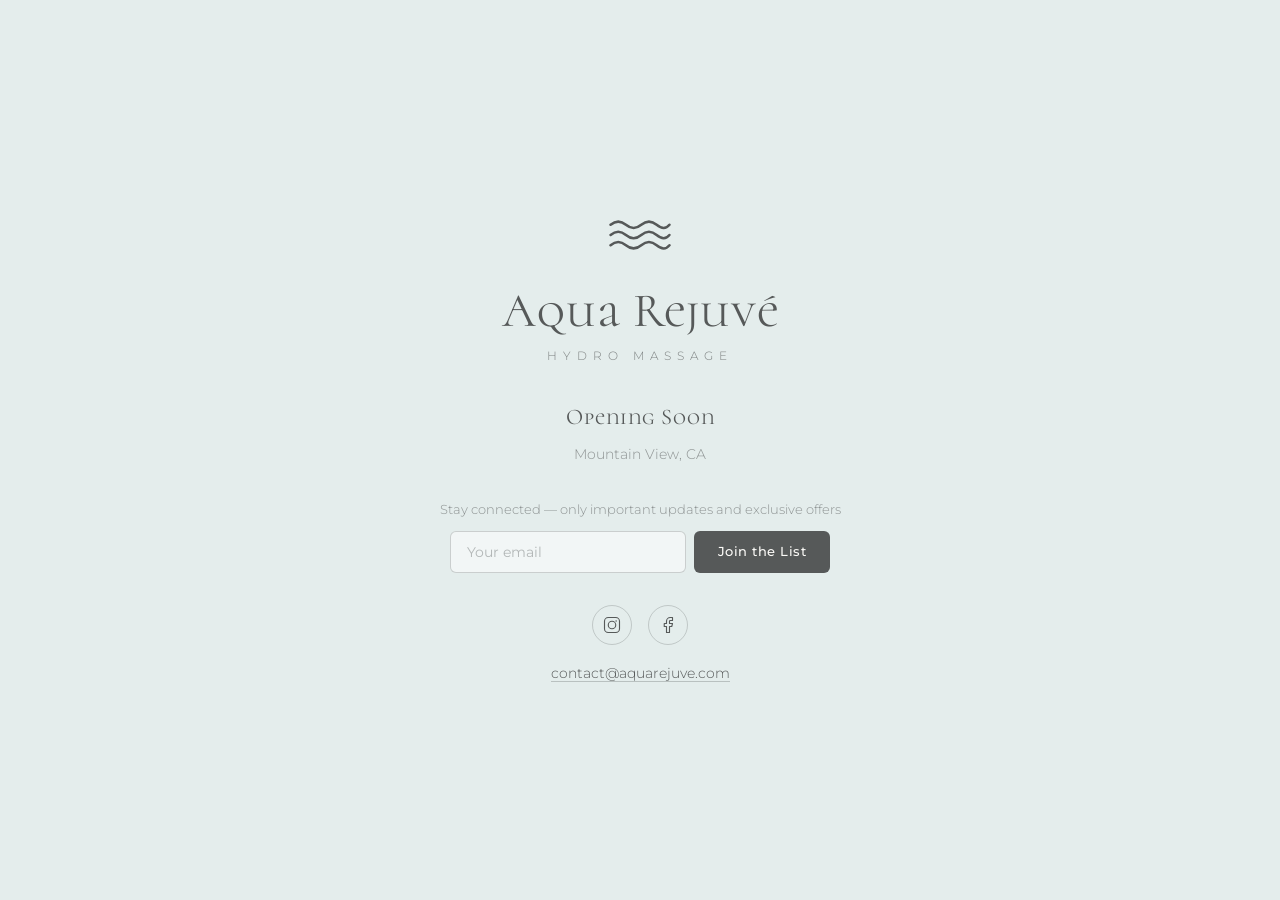
==== commit 3580c61c: "Remove street address from Opening Soon page, keep city only" ====
--- a/index.html
+++ b/index.html
@@ -170,7 +170,7 @@
     <h1>Aqua Rejuvé</h1>
     <p class="tagline">Hydro Massage</p>
     <p class="opening">Opening Soon</p>
-    <p class="location">471 Castro Street, Mountain View, CA</p>
+    <p class="location">Mountain View, CA</p>
     <div class="subscribe">
       <p>Stay connected — only important updates and exclusive offers</p>
       <form class="subscribe-form" id="subscribe-form">
